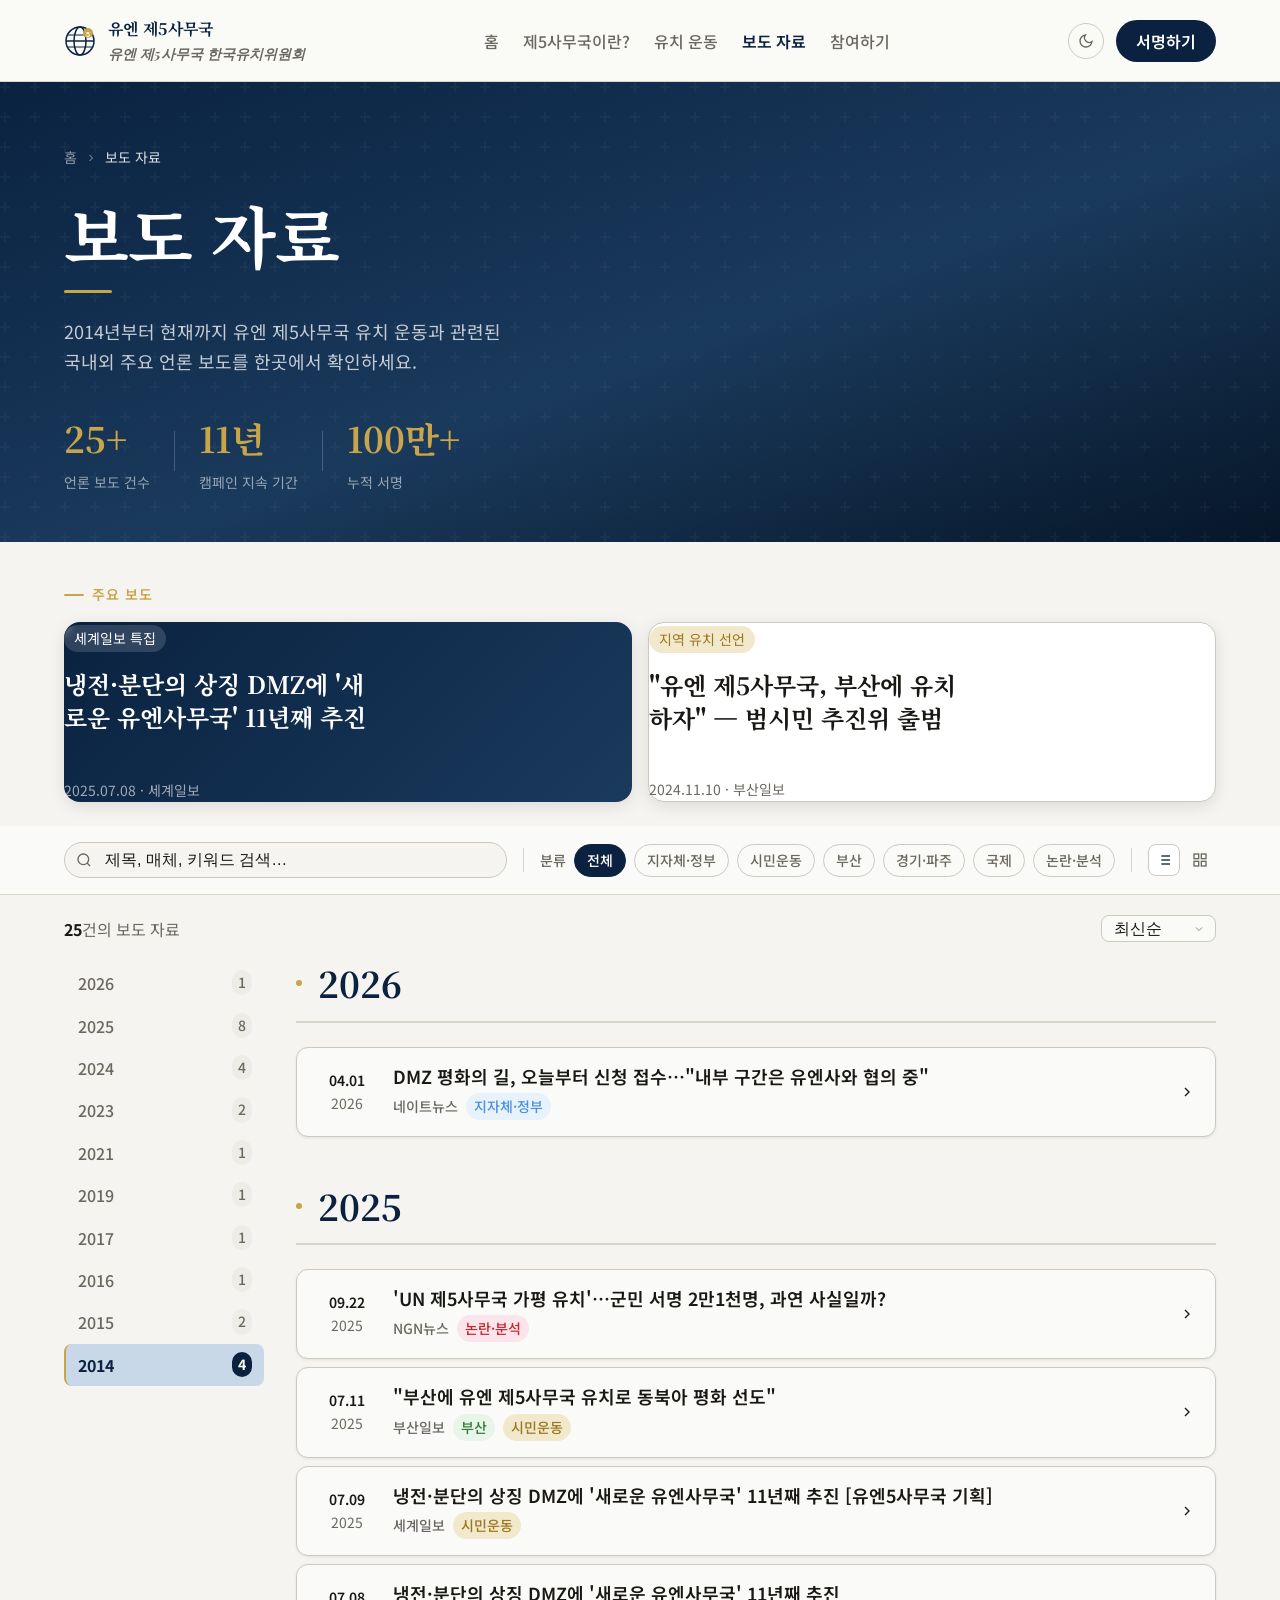
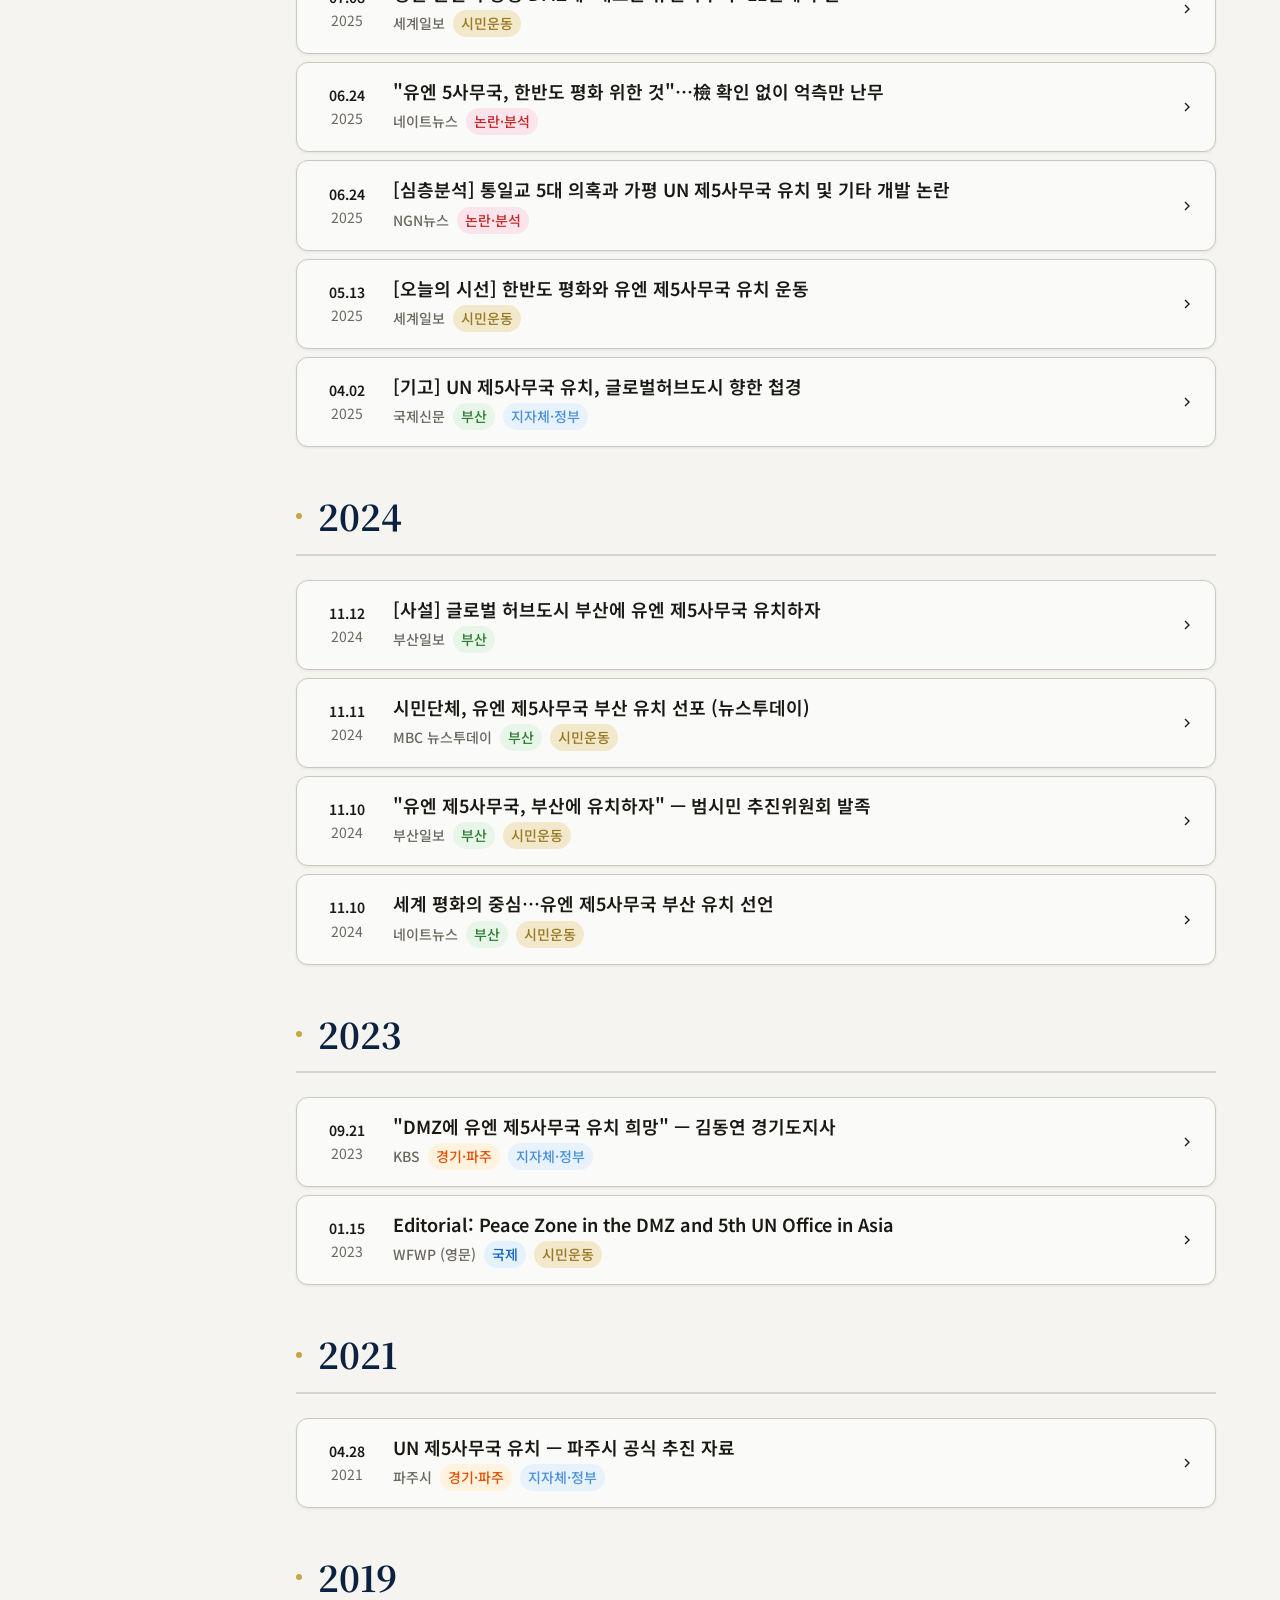
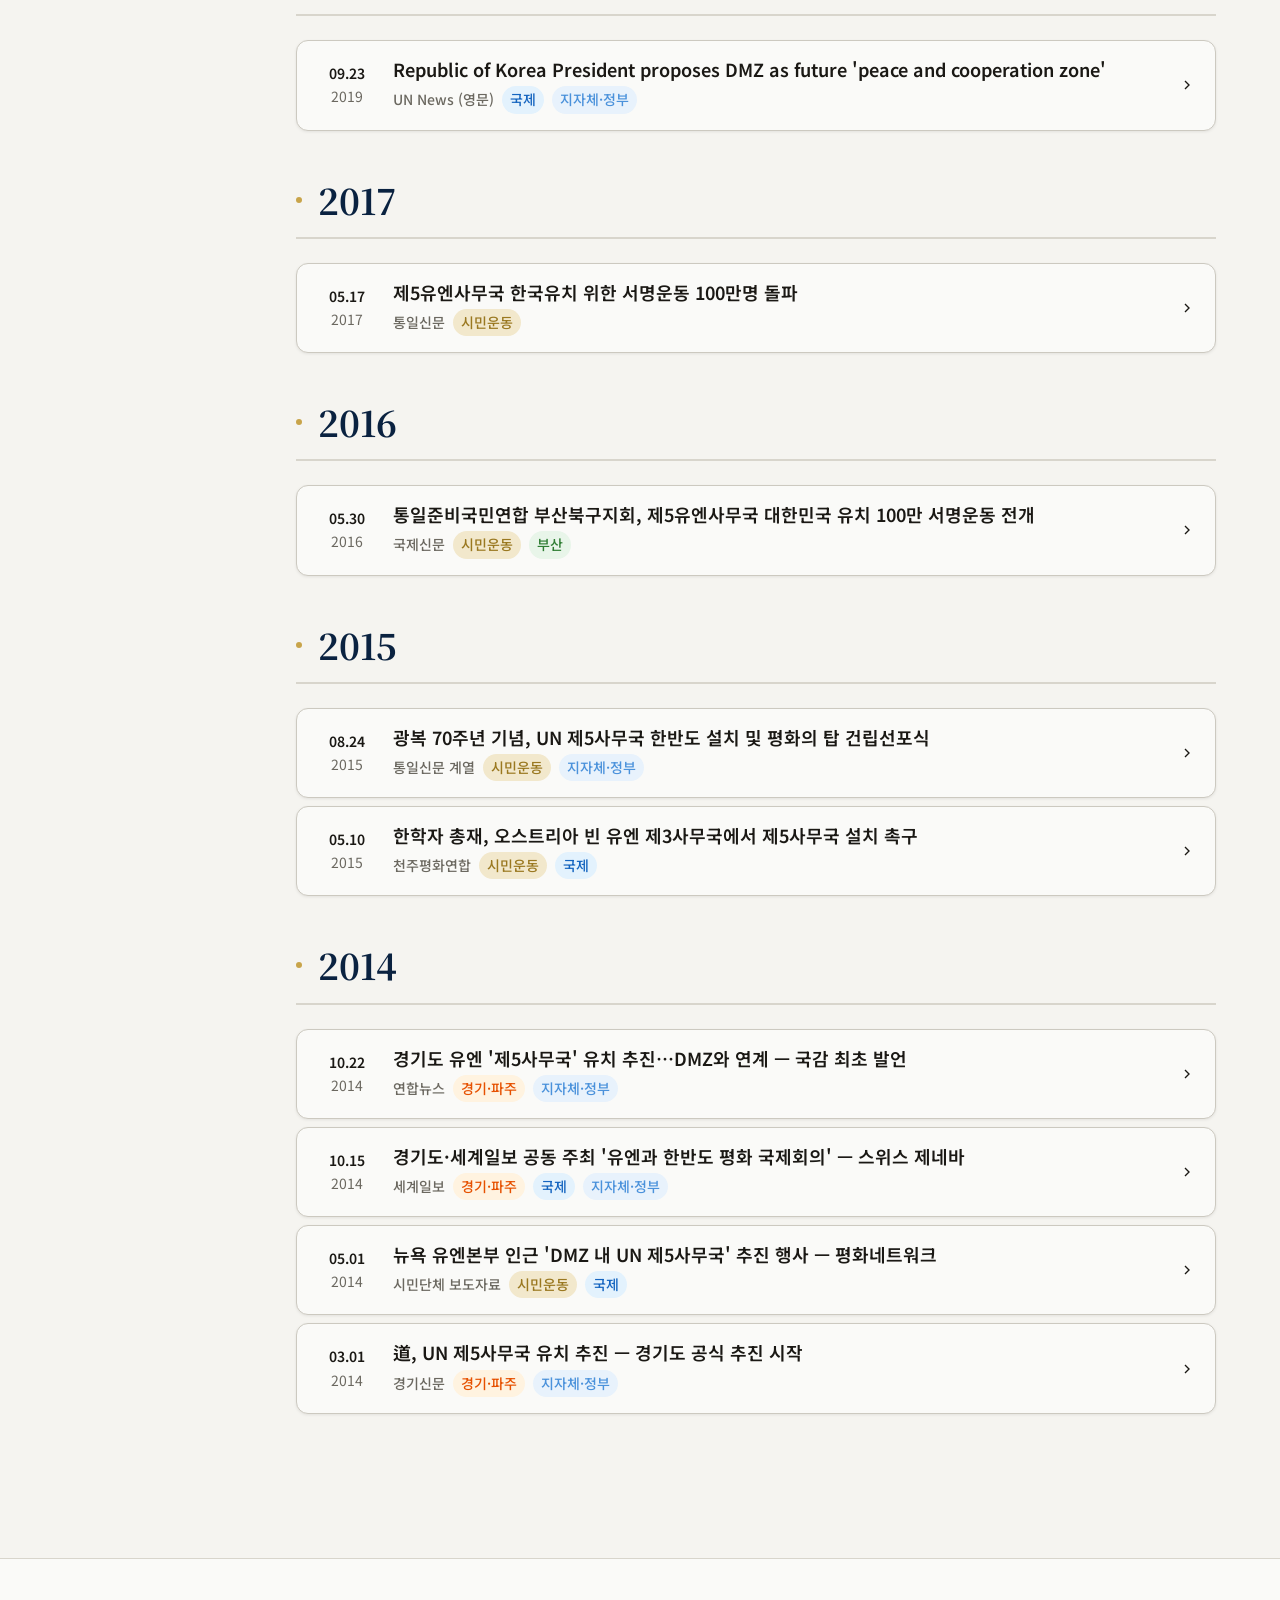
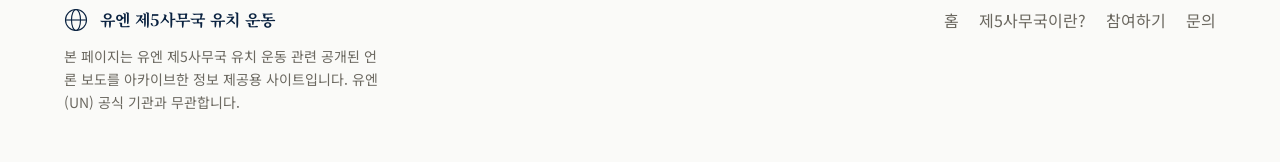
==== press-room.html @ c8373921 "유엔 제5사무국 한국유치위원회 명칭 교체" ====
<!DOCTYPE html>
<html lang="ko" data-theme="light">
<head>
<meta charset="UTF-8">
<meta name="viewport" content="width=device-width, initial-scale=1.0">
<title>보도 자료 — 유엔 제5사무국 유치 운동</title>
<meta name="description" content="유엔 제5사무국 유치 운동 관련 국내외 보도 자료 및 언론 보도 아카이브">
<meta property="og:title" content="보도 자료 — 유엔 제5사무국">
<meta property="og:description" content="2014년부터 현재까지 유엔 제5사무국 유치 운동의 언론 보도 아카이브">
<link rel="preconnect" href="https://fonts.googleapis.com">
<link rel="preconnect" href="https://fonts.gstatic.com" crossorigin>
<link href="https://fonts.googleapis.com/css2?family=Noto+Serif+KR:wght@400;600;700&family=Noto+Sans+KR:wght@300;400;500;600&family=Playfair+Display:ital,wght@0,700;1,400&display=swap" rel="stylesheet">
<style>
/* =====================
   DESIGN TOKENS
   ===================== */
:root {
  --text-xs:   clamp(0.75rem, 0.7rem + 0.25vw, 0.875rem);
  --text-sm:   clamp(0.875rem, 0.8rem + 0.35vw, 1rem);
  --text-base: clamp(1rem, 0.95rem + 0.25vw, 1.125rem);
  --text-lg:   clamp(1.125rem, 1rem + 0.75vw, 1.5rem);
  --text-xl:   clamp(1.5rem, 1.2rem + 1.25vw, 2.25rem);
  --text-2xl:  clamp(2rem, 1.2rem + 2.5vw, 3.5rem);
  --text-hero: clamp(2.5rem, 1rem + 4vw, 4.5rem);

  --space-1: 0.25rem; --space-2: 0.5rem; --space-3: 0.75rem;
  --space-4: 1rem;    --space-5: 1.25rem; --space-6: 1.5rem;
  --space-8: 2rem;    --space-10: 2.5rem; --space-12: 3rem;
  --space-16: 4rem;   --space-20: 5rem;   --space-24: 6rem;

  --radius-sm: 0.375rem; --radius-md: 0.5rem;
  --radius-lg: 0.75rem;  --radius-xl: 1rem;
  --radius-full: 9999px;

  --transition-interactive: 180ms cubic-bezier(0.16, 1, 0.3, 1);
  --content-narrow: 640px; --content-default: 960px; --content-wide: 1200px;
}

:root, [data-theme="light"] {
  /* 유엔 제5사무국 한국유치위원회 — Navy & Gold palette */
  --color-bg:              #F5F4F0;
  --color-surface:         #FAFAF8;
  --color-surface-2:       #FFFFFF;
  --color-surface-offset:  #EEECe6;
  --color-surface-dynamic: #E4E1D8;
  --color-divider:         #D8D5CC;
  --color-border:          #CCC9C0;

  --color-text:            #1A1814;
  --color-text-muted:      #6B6860;
  --color-text-faint:      #AEACА5;

  /* Deep Navy — primary */
  --color-primary:         #0A2240;
  --color-primary-hover:   #0D2D52;
  --color-primary-active:  #061628;
  --color-primary-highlight: #C8D8E8;

  /* Gold — accent */
  --color-accent:          #C8A44A;
  --color-accent-hover:    #B8922E;
  --color-accent-active:   #9A7820;
  --color-accent-highlight: #F2E8CC;

  /* UN Blue */
  --color-un-blue:         #4B92DB;
  --color-un-blue-light:   #E8F2FC;

  --color-success:         #2E7D32;
  --color-warning:         #E65100;
  --color-error:           #C62828;

  --shadow-sm: 0 1px 3px oklch(0.15 0.02 250 / 0.08);
  --shadow-md: 0 4px 16px oklch(0.15 0.02 250 / 0.10);
  --shadow-lg: 0 12px 40px oklch(0.15 0.02 250 / 0.14);

  --font-display: 'Noto Serif KR', 'Playfair Display', Georgia, serif;
  --font-body:    'Noto Sans KR', 'Apple SD Gothic Neo', sans-serif;
}

[data-theme="dark"] {
  --color-bg:              #0D1117;
  --color-surface:         #141920;
  --color-surface-2:       #1A2230;
  --color-surface-offset:  #101520;
  --color-surface-dynamic: #1E2A3A;
  --color-divider:         #1E2A38;
  --color-border:          #253345;
  --color-text:            #D8DCE0;
  --color-text-muted:      #7A8898;
  --color-text-faint:      #4A5A6A;
  --color-primary:         #4B92DB;
  --color-primary-hover:   #6AABF0;
  --color-primary-active:  #2E78C4;
  --color-primary-highlight: #1A2A3A;
  --color-accent:          #D4AF60;
  --color-accent-hover:    #EAC874;
  --color-accent-active:   #BA9540;
  --color-accent-highlight: #2A2210;
  --color-un-blue:         #6AABF0;
  --color-un-blue-light:   #1A2A3A;
  --shadow-sm: 0 1px 3px oklch(0 0 0 / 0.25);
  --shadow-md: 0 4px 16px oklch(0 0 0 / 0.35);
  --shadow-lg: 0 12px 40px oklch(0 0 0 / 0.45);
}

@media (prefers-color-scheme: dark) {
  :root:not([data-theme]) {
    --color-bg: #0D1117; --color-surface: #141920; --color-surface-2: #1A2230;
    --color-surface-offset: #101520; --color-surface-dynamic: #1E2A3A;
    --color-divider: #1E2A38; --color-border: #253345;
    --color-text: #D8DCE0; --color-text-muted: #7A8898; --color-text-faint: #4A5A6A;
    --color-primary: #4B92DB; --color-primary-hover: #6AABF0; --color-primary-active: #2E78C4;
    --color-primary-highlight: #1A2A3A;
    --color-accent: #D4AF60; --color-accent-hover: #EAC874; --color-accent-active: #BA9540;
    --color-accent-highlight: #2A2210;
    --color-un-blue: #6AABF0; --color-un-blue-light: #1A2A3A;
  }
}

/* =====================
   BASE
   ===================== */
*, *::before, *::after { box-sizing: border-box; margin: 0; padding: 0; }
html {
  scroll-behavior: smooth;
  scroll-padding-top: var(--space-20);
  -webkit-font-smoothing: antialiased;
}
body {
  min-height: 100dvh;
  font-family: var(--font-body);
  font-size: var(--text-base);
  color: var(--color-text);
  background: var(--color-bg);
  line-height: 1.65;
}
img { display: block; max-width: 100%; }
button { cursor: pointer; border: none; background: none; font: inherit; color: inherit; }
a { color: inherit; text-decoration: none; }
h1,h2,h3,h4 { text-wrap: balance; line-height: 1.2; font-family: var(--font-display); }
p, li { text-wrap: pretty; max-width: 72ch; }
::selection { background: oklch(from var(--color-accent) l c h / 0.25); }
:focus-visible { outline: 2px solid var(--color-accent); outline-offset: 3px; border-radius: var(--radius-sm); }
a, button, [role="button"] {
  transition: color var(--transition-interactive), background var(--transition-interactive),
              border-color var(--transition-interactive), box-shadow var(--transition-interactive), opacity var(--transition-interactive);
}
.sr-only { position: absolute; width: 1px; height: 1px; padding: 0; margin: -1px; overflow: hidden; clip: rect(0,0,0,0); white-space: nowrap; border-width: 0; }

/* =====================
   LAYOUT
   ===================== */
.container { max-width: var(--content-wide); margin-inline: auto; padding-inline: var(--space-6); }
.container--narrow { max-width: var(--content-default); margin-inline: auto; padding-inline: var(--space-6); }

/* =====================
   SITE HEADER
   ===================== */
.site-header {
  position: sticky; top: 0; z-index: 100;
  background: color-mix(in oklch, var(--color-surface) 92%, transparent);
  backdrop-filter: blur(16px);
  border-bottom: 1px solid var(--color-divider);
}
.header-inner {
  display: flex; align-items: center; justify-content: space-between;
  padding-block: var(--space-4);
  max-width: var(--content-wide); margin-inline: auto; padding-inline: var(--space-6);
}
.site-logo {
  display: flex; align-items: center; gap: var(--space-3);
  font-family: var(--font-display); font-weight: 700;
  font-size: var(--text-sm); color: var(--color-primary);
}
.site-logo svg { flex-shrink: 0; }
.site-logo .logo-en { font-family: 'Playfair Display', serif; font-size: var(--text-xs); color: var(--color-text-muted); display: block; font-style: italic; }
.header-nav { display: flex; align-items: center; gap: var(--space-6); }
.header-nav a {
  font-size: var(--text-sm); color: var(--color-text-muted); font-weight: 500;
}
.header-nav a:hover { color: var(--color-primary); }
.header-nav a.active { color: var(--color-primary); font-weight: 600; }
.header-actions { display: flex; align-items: center; gap: var(--space-3); }
.btn-theme {
  width: 36px; height: 36px;
  border-radius: var(--radius-full);
  display: flex; align-items: center; justify-content: center;
  color: var(--color-text-muted);
  border: 1px solid var(--color-border);
}
.btn-theme:hover { color: var(--color-text); border-color: var(--color-text-muted); }
.btn-sign {
  padding: var(--space-2) var(--space-5);
  background: var(--color-primary);
  color: #fff; font-size: var(--text-sm); font-weight: 600;
  border-radius: var(--radius-full);
}
.btn-sign:hover { background: var(--color-primary-hover); }

/* =====================
   PAGE HERO
   ===================== */
.page-hero {
  padding-block: var(--space-16) var(--space-12);
  background: linear-gradient(160deg, var(--color-primary) 0%, #1A3A5C 55%, var(--color-primary-active) 100%);
  position: relative; overflow: hidden;
}
.page-hero::before {
  content: '';
  position: absolute; inset: 0;
  background: url("data:image/svg+xml,%3Csvg width='60' height='60' viewBox='0 0 60 60' xmlns='http://www.w3.org/2000/svg'%3E%3Cg fill='none' fill-rule='evenodd'%3E%3Cg fill='%23ffffff' fill-opacity='0.03'%3E%3Cpath d='M36 34v-4h-2v4h-4v2h4v4h2v-4h4v-2h-4zm0-30V0h-2v4h-4v2h4v4h2V6h4V4h-4zM6 34v-4H4v4H0v2h4v4h2v-4h4v-2H6zM6 4V0H4v4H0v2h4v4h2V6h4V4H6z'/%3E%3C/g%3E%3C/g%3E%3C/svg%3E");
}
.page-hero-inner { position: relative; max-width: var(--content-wide); margin-inline: auto; padding-inline: var(--space-6); }
.page-breadcrumb {
  display: flex; align-items: center; gap: var(--space-2);
  font-size: var(--text-xs); color: rgba(255,255,255,0.55);
  margin-bottom: var(--space-6);
}
.page-breadcrumb a { color: rgba(255,255,255,0.55); }
.page-breadcrumb a:hover { color: rgba(255,255,255,0.85); }
.page-breadcrumb span { color: rgba(255,255,255,0.85); }
.page-hero h1 {
  font-size: var(--text-hero); color: #fff; font-weight: 700;
  margin-bottom: var(--space-4);
  letter-spacing: -0.02em;
}
.page-hero .accent-bar {
  width: 48px; height: 3px;
  background: var(--color-accent);
  border-radius: var(--radius-full);
  margin-bottom: var(--space-6);
}
.page-hero p {
  font-size: var(--text-base); color: rgba(255,255,255,0.75);
  max-width: 52ch;
}
.hero-meta {
  display: flex; align-items: center; gap: var(--space-6);
  margin-top: var(--space-8);
}
.hero-stat { text-align: left; }
.hero-stat .num {
  font-size: var(--text-xl); font-family: var(--font-display);
  font-weight: 700; color: var(--color-accent);
}
.hero-stat .label {
  font-size: var(--text-xs); color: rgba(255,255,255,0.55);
  margin-top: var(--space-1);
}
.hero-divider { width: 1px; height: 40px; background: rgba(255,255,255,0.2); }

/* =====================
   FILTERS
   ===================== */
.filter-bar {
  background: var(--color-surface);
  border-bottom: 1px solid var(--color-divider);
  position: sticky; top: 65px; z-index: 90;
}
.filter-bar-inner {
  max-width: var(--content-wide); margin-inline: auto; padding-inline: var(--space-6);
  padding-block: var(--space-4);
  display: flex; align-items: center; gap: var(--space-4);
  flex-wrap: wrap;
}
.search-wrap {
  position: relative; flex: 1; min-width: 200px;
}
.search-wrap svg {
  position: absolute; left: var(--space-3); top: 50%; transform: translateY(-50%);
  color: var(--color-text-muted); pointer-events: none;
}
.search-input {
  width: 100%; padding: var(--space-2) var(--space-3) var(--space-2) var(--space-10);
  border: 1px solid var(--color-border); border-radius: var(--radius-full);
  background: var(--color-bg); font-size: var(--text-sm); color: var(--color-text);
  transition: border-color var(--transition-interactive), box-shadow var(--transition-interactive);
}
.search-input::placeholder { color: var(--color-text-faint); }
.search-input:focus { border-color: var(--color-primary); box-shadow: 0 0 0 3px oklch(from var(--color-primary) l c h / 0.12); outline: none; }

.filter-group { display: flex; align-items: center; gap: var(--space-2); flex-wrap: wrap; }
.filter-label { font-size: var(--text-xs); color: var(--color-text-muted); font-weight: 500; white-space: nowrap; }
.filter-btn {
  padding: var(--space-1) var(--space-3);
  border: 1px solid var(--color-border);
  border-radius: var(--radius-full);
  font-size: var(--text-xs); font-weight: 500;
  color: var(--color-text-muted); background: transparent;
  cursor: pointer; white-space: nowrap;
  transition: all var(--transition-interactive);
}
.filter-btn:hover { border-color: var(--color-primary); color: var(--color-primary); }
.filter-btn.active {
  background: var(--color-primary); border-color: var(--color-primary);
  color: #fff;
}
.filter-divider { width: 1px; height: 24px; background: var(--color-divider); flex-shrink: 0; }
.view-toggle { display: flex; gap: var(--space-1); margin-left: auto; }
.view-btn {
  width: 32px; height: 32px;
  border-radius: var(--radius-md);
  display: flex; align-items: center; justify-content: center;
  color: var(--color-text-muted); border: 1px solid transparent;
}
.view-btn:hover { color: var(--color-text); background: var(--color-surface-offset); }
.view-btn.active { color: var(--color-primary); border-color: var(--color-border); background: var(--color-surface-2); }

/* =====================
   RESULTS BAR
   ===================== */
.results-bar {
  max-width: var(--content-wide); margin-inline: auto; padding-inline: var(--space-6);
  padding-block: var(--space-5);
  display: flex; align-items: center; justify-content: space-between;
  gap: var(--space-4);
}
.results-count { font-size: var(--text-sm); color: var(--color-text-muted); }
.results-count strong { color: var(--color-text); }
.sort-select {
  appearance: none;
  padding: var(--space-1) var(--space-8) var(--space-1) var(--space-3);
  border: 1px solid var(--color-border); border-radius: var(--radius-md);
  background: var(--color-surface) url("data:image/svg+xml,%3Csvg xmlns='http://www.w3.org/2000/svg' width='12' height='12' viewBox='0 0 24 24' fill='none' stroke='%238a8880' stroke-width='2'%3E%3Cpath d='m6 9 6 6 6-6'/%3E%3C/svg%3E") no-repeat right 10px center;
  font-size: var(--text-sm); color: var(--color-text); cursor: pointer;
}

/* =====================
   TIMELINE COLUMN
   ===================== */
.press-layout {
  max-width: var(--content-wide); margin-inline: auto; padding-inline: var(--space-6);
  padding-bottom: var(--space-24);
  display: grid; grid-template-columns: 200px 1fr;
  gap: var(--space-8); align-items: start;
}
.year-nav {
  position: sticky; top: 130px;
}
.year-nav-list { list-style: none; }
.year-nav-item { }
.year-nav-btn {
  display: block; width: 100%;
  padding: var(--space-2) var(--space-3);
  border-radius: var(--radius-md);
  font-size: var(--text-sm); font-weight: 500;
  color: var(--color-text-muted); text-align: left; cursor: pointer;
  border: none; background: transparent;
  transition: all var(--transition-interactive);
  border-left: 2px solid transparent;
}
.year-nav-btn:hover { color: var(--color-primary); background: var(--color-primary-highlight); }
.year-nav-btn.active {
  color: var(--color-primary); font-weight: 700;
  border-left-color: var(--color-accent);
  background: var(--color-primary-highlight);
}
.year-nav-btn .count {
  float: right; font-size: var(--text-xs);
  background: var(--color-surface-offset);
  padding: 1px 6px; border-radius: var(--radius-full);
  color: var(--color-text-muted);
}
.year-nav-btn.active .count { background: var(--color-primary); color: #fff; }

/* =====================
   PRESS LIST (default)
   ===================== */
.press-main { min-width: 0; }
.year-section { margin-bottom: var(--space-12); }
.year-heading {
  display: flex; align-items: center; gap: var(--space-4);
  margin-bottom: var(--space-6);
  padding-bottom: var(--space-4);
  border-bottom: 2px solid var(--color-divider);
}
.year-heading h2 {
  font-size: var(--text-xl); font-family: var(--font-display);
  color: var(--color-primary); font-weight: 700;
}
.year-heading .year-accent { width: 6px; height: 6px; background: var(--color-accent); border-radius: var(--radius-full); }

/* LIST VIEW */
.press-list { list-style: none; display: flex; flex-direction: column; gap: var(--space-2); }
.press-item {
  display: grid; grid-template-columns: auto 1fr auto;
  gap: var(--space-4); align-items: center;
  padding: var(--space-4) var(--space-5);
  background: var(--color-surface);
  border: 1px solid var(--color-border);
  border-radius: var(--radius-lg);
  box-shadow: var(--shadow-sm);
  transition: box-shadow var(--transition-interactive), border-color var(--transition-interactive), transform var(--transition-interactive);
  cursor: pointer;
  text-decoration: none; color: inherit;
}
.press-item:hover {
  box-shadow: var(--shadow-md);
  border-color: oklch(from var(--color-primary) l c h / 0.3);
  transform: translateY(-1px);
}
.press-date {
  font-size: var(--text-xs); color: var(--color-text-muted);
  text-align: center; white-space: nowrap;
  min-width: 60px;
}
.press-date .month-day { font-weight: 600; color: var(--color-text); }
.press-content { min-width: 0; }
.press-title {
  font-size: var(--text-base); font-weight: 600;
  color: var(--color-text); line-height: 1.4;
  display: -webkit-box; -webkit-line-clamp: 1; -webkit-box-orient: vertical; overflow: hidden;
}
.press-item:hover .press-title { color: var(--color-primary); }
.press-meta { display: flex; align-items: center; gap: var(--space-2); margin-top: var(--space-1); flex-wrap: wrap; }
.press-source {
  font-size: var(--text-xs); color: var(--color-text-muted); font-weight: 500;
}
.press-tag {
  font-size: var(--text-xs); padding: 2px 8px;
  border-radius: var(--radius-full);
  font-weight: 500;
}
.tag-gov { background: var(--color-un-blue-light); color: var(--color-un-blue); }
.tag-civil { background: var(--color-accent-highlight); color: var(--color-accent-active); }
.tag-busan { background: #E8F5E9; color: #2E7D32; }
[data-theme="dark"] .tag-busan { background: #1A2E1A; color: #6EC672; }
.tag-gyeonggi { background: #FFF3E0; color: #E65100; }
[data-theme="dark"] .tag-gyeonggi { background: #2E1A00; color: #FFB74D; }
.tag-controversy { background: #FCE4EC; color: #C62828; }
[data-theme="dark"] .tag-controversy { background: #2E1118; color: #EF9A9A; }
.tag-intl { background: #E3F2FD; color: #1565C0; }
[data-theme="dark"] .tag-intl { background: #0D1E2E; color: #90CAF9; }
.tag-general { background: var(--color-surface-offset); color: var(--color-text-muted); }

.press-arrow { color: var(--color-text-faint); flex-shrink: 0; transition: transform var(--transition-interactive), color var(--transition-interactive); }
.press-item:hover .press-arrow { transform: translateX(4px); color: var(--color-primary); }

/* CARD VIEW */
.press-grid {
  display: grid;
  grid-template-columns: repeat(auto-fill, minmax(min(300px, 100%), 1fr));
  gap: var(--space-4);
}
.press-card {
  display: flex; flex-direction: column;
  background: var(--color-surface);
  border: 1px solid var(--color-border);
  border-radius: var(--radius-xl);
  padding: var(--space-6);
  box-shadow: var(--shadow-sm);
  transition: box-shadow var(--transition-interactive), transform var(--transition-interactive), border-color var(--transition-interactive);
  cursor: pointer; text-decoration: none; color: inherit;
}
.press-card:hover {
  box-shadow: var(--shadow-md);
  transform: translateY(-2px);
  border-color: oklch(from var(--color-primary) l c h / 0.3);
}
.card-header { display: flex; justify-content: space-between; align-items: flex-start; margin-bottom: var(--space-4); }
.card-date { font-size: var(--text-xs); color: var(--color-text-muted); }
.card-title {
  font-size: var(--text-base); font-weight: 600; line-height: 1.45;
  color: var(--color-text); flex: 1; margin-bottom: var(--space-3);
  display: -webkit-box; -webkit-line-clamp: 3; -webkit-box-orient: vertical; overflow: hidden;
}
.press-card:hover .card-title { color: var(--color-primary); }
.card-excerpt {
  font-size: var(--text-sm); color: var(--color-text-muted); line-height: 1.55;
  display: -webkit-box; -webkit-line-clamp: 2; -webkit-box-orient: vertical; overflow: hidden;
  flex: 1; margin-bottom: var(--space-4);
}
.card-footer { display: flex; align-items: center; justify-content: space-between; margin-top: auto; }
.card-source { font-size: var(--text-xs); color: var(--color-text-muted); font-weight: 500; }

/* HIDDEN/SHOW */
.press-main.view-card .press-list { display: none; }
.press-main.view-card .press-grid { display: grid; }
.press-main.view-list .press-list { display: flex; }
.press-main.view-list .press-grid { display: none; }

/* EMPTY STATE */
.empty-state {
  text-align: center; padding: var(--space-20) var(--space-8);
  color: var(--color-text-muted);
}
.empty-state svg { margin: 0 auto var(--space-4); color: var(--color-text-faint); }
.empty-state h3 { font-size: var(--text-lg); color: var(--color-text); margin-bottom: var(--space-2); }
.empty-state p { font-size: var(--text-sm); max-width: 32ch; margin: 0 auto; }

/* FADE IN */
.fade-in { opacity: 1; }
@supports (animation-timeline: scroll()) {
  .fade-in {
    opacity: 0;
    animation: reveal-fade linear both;
    animation-timeline: view();
    animation-range: entry 0% entry 80%;
  }
  @keyframes reveal-fade { to { opacity: 1; } }
}

/* HIGHLIGHT */
mark { background: oklch(from var(--color-accent) l c h / 0.28); color: inherit; border-radius: 2px; padding: 0 2px; }

/* =====================
   FEATURED CARD (top)
   ===================== */
.featured-section {
  max-width: var(--content-wide); margin-inline: auto; padding-inline: var(--space-6);
  padding-block: var(--space-8) var(--space-6);
}
.featured-label {
  display: inline-flex; align-items: center; gap: var(--space-2);
  font-size: var(--text-xs); font-weight: 600; color: var(--color-accent);
  text-transform: uppercase; letter-spacing: 0.08em;
  margin-bottom: var(--space-4);
}
.featured-label::before {
  content: ''; display: block;
  width: 20px; height: 2px;
  background: var(--color-accent);
  border-radius: var(--radius-full);
}
.featured-grid { display: grid; grid-template-columns: 1fr 1fr; gap: var(--space-4); }
.featured-card {
  padding: var(--space-6) var(--space-7);
  background: linear-gradient(135deg, var(--color-primary) 0%, #1A3A5C 100%);
  border-radius: var(--radius-xl);
  color: #fff; text-decoration: none;
  display: flex; flex-direction: column; justify-content: space-between;
  min-height: 180px;
  transition: box-shadow var(--transition-interactive), transform var(--transition-interactive);
  box-shadow: var(--shadow-md);
}
.featured-card:hover { box-shadow: var(--shadow-lg); transform: translateY(-2px); }
.featured-card-tag {
  display: inline-block;
  font-size: var(--text-xs); padding: 2px 10px;
  background: rgba(255,255,255,0.15);
  border-radius: var(--radius-full);
  margin-bottom: var(--space-4);
  backdrop-filter: blur(4px);
}
.featured-card h3 { font-size: var(--text-lg); font-weight: 700; line-height: 1.35; margin-bottom: var(--space-3); }
.featured-card .meta { font-size: var(--text-xs); color: rgba(255,255,255,0.6); }
.featured-card-secondary {
  background: var(--color-surface-2);
  border: 1px solid var(--color-border);
  color: var(--color-text);
}
.featured-card-secondary:hover { border-color: oklch(from var(--color-primary) l c h / 0.3); }
.featured-card-secondary h3 { color: var(--color-text); }
.featured-card-secondary .featured-card-tag { background: var(--color-accent-highlight); color: var(--color-accent-active); }
.featured-card-secondary .meta { color: var(--color-text-muted); }

/* =====================
   FOOTER
   ===================== */
.site-footer {
  border-top: 1px solid var(--color-divider);
  background: var(--color-surface);
  padding-block: var(--space-12);
}
.footer-inner {
  max-width: var(--content-wide); margin-inline: auto; padding-inline: var(--space-6);
  display: grid; grid-template-columns: 1fr auto;
  gap: var(--space-8); align-items: start;
}
.footer-copy { font-size: var(--text-xs); color: var(--color-text-muted); margin-top: var(--space-3); max-width: 40ch; }
.footer-links { display: flex; gap: var(--space-5); }
.footer-links a { font-size: var(--text-sm); color: var(--color-text-muted); }
.footer-links a:hover { color: var(--color-primary); }

/* =====================
   RESPONSIVE
   ===================== */
@media (max-width: 900px) {
  .press-layout { grid-template-columns: 1fr; }
  .year-nav { display: none; }
  .featured-grid { grid-template-columns: 1fr; }
  .header-nav { display: none; }
  .hero-meta { gap: var(--space-4); }
}
@media (max-width: 600px) {
  .press-item { grid-template-columns: 1fr auto; }
  .press-date { display: none; }
  .filter-bar-inner { gap: var(--space-3); }
  .results-bar { flex-direction: column; align-items: flex-start; gap: var(--space-2); }
  .footer-inner { grid-template-columns: 1fr; }
  .footer-links { flex-wrap: wrap; }
}
</style>
</head>
<body>

<!-- SKIP LINK -->
<a href="#main-content" class="sr-only">본문으로 바로가기</a>

<!-- HEADER -->
<header class="site-header" role="banner">
  <div class="header-inner">
    <a href="#" class="site-logo" aria-label="유엔 제5사무국 유치 운동 홈으로">
      <svg width="32" height="32" viewBox="0 0 32 32" fill="none" aria-hidden="true">
        <circle cx="16" cy="16" r="14" stroke="currentColor" stroke-width="1.5"/>
        <ellipse cx="16" cy="16" rx="6" ry="14" stroke="currentColor" stroke-width="1.5"/>
        <line x1="2" y1="16" x2="30" y2="16" stroke="currentColor" stroke-width="1.5"/>
        <line x1="4" y1="10" x2="28" y2="10" stroke="currentColor" stroke-width="1"/>
        <line x1="4" y1="22" x2="28" y2="22" stroke="currentColor" stroke-width="1"/>
        <circle cx="24" cy="8" r="5" fill="var(--color-accent)"/>
        <text x="24" y="11.5" font-size="7" text-anchor="middle" fill="white" font-weight="bold" font-family="sans-serif">5</text>
      </svg>
      <div>
        유엔 제5사무국
        <span class="logo-en">유엔 제5사무국 한국유치위원회</span>
      </div>
    </a>
    <nav class="header-nav" aria-label="주요 메뉴">
      <a href="#">홈</a>
      <a href="#">제5사무국이란?</a>
      <a href="#">유치 운동</a>
      <a href="#" class="active">보도 자료</a>
      <a href="#">참여하기</a>
    </nav>
    <div class="header-actions">
      <button class="btn-theme" data-theme-toggle aria-label="다크 모드로 전환">
        <svg width="16" height="16" viewBox="0 0 24 24" fill="none" stroke="currentColor" stroke-width="2"><circle cx="12" cy="12" r="5"/><path d="M12 1v2M12 21v2M4.22 4.22l1.42 1.42M18.36 18.36l1.42 1.42M1 12h2M21 12h2M4.22 19.78l1.42-1.42M18.36 5.64l1.42-1.42"/></svg>
      </button>
      <a href="#" class="btn-sign">서명하기</a>
    </div>
  </div>
</header>

<!-- HERO -->
<section class="page-hero" aria-label="페이지 소개">
  <div class="page-hero-inner">
    <nav class="page-breadcrumb" aria-label="경로">
      <a href="#">홈</a>
      <svg width="12" height="12" viewBox="0 0 24 24" fill="none" stroke="currentColor" stroke-width="2" aria-hidden="true"><path d="m9 18 6-6-6-6"/></svg>
      <span>보도 자료</span>
    </nav>
    <h1>보도 자료</h1>
    <div class="accent-bar"></div>
    <p>2014년부터 현재까지 유엔 제5사무국 유치 운동과 관련된<br>국내외 주요 언론 보도를 한곳에서 확인하세요.</p>
    <div class="hero-meta">
      <div class="hero-stat">
        <div class="num" id="hero-count">25+</div>
        <div class="label">언론 보도 건수</div>
      </div>
      <div class="hero-divider" aria-hidden="true"></div>
      <div class="hero-stat">
        <div class="num">11년</div>
        <div class="label">캠페인 지속 기간</div>
      </div>
      <div class="hero-divider" aria-hidden="true"></div>
      <div class="hero-stat">
        <div class="num">100만+</div>
        <div class="label">누적 서명</div>
      </div>
    </div>
  </div>
</section>

<!-- FEATURED -->
<section class="featured-section" aria-label="주요 보도">
  <div class="featured-label">주요 보도</div>
  <div class="featured-grid">
    <a href="https://www.segye.com/newsView/20250530515723" target="_blank" rel="noopener noreferrer" class="featured-card">
      <div>
        <span class="featured-card-tag">세계일보 특집</span>
        <h3>냉전·분단의 상징 DMZ에 '새로운 유엔사무국' 11년째 추진</h3>
      </div>
      <div class="meta">2025.07.08 · 세계일보</div>
    </a>
    <a href="https://www.busan.com/view/busan/view.php?code=2024111118331229999" target="_blank" rel="noopener noreferrer" class="featured-card featured-card-secondary">
      <div>
        <span class="featured-card-tag">지역 유치 선언</span>
        <h3>"유엔 제5사무국, 부산에 유치하자" — 범시민 추진위 출범</h3>
      </div>
      <div class="meta">2024.11.10 · 부산일보</div>
    </a>
  </div>
</section>

<!-- FILTER BAR -->
<div class="filter-bar" role="search" aria-label="보도 자료 필터">
  <div class="filter-bar-inner">
    <div class="search-wrap">
      <svg width="16" height="16" viewBox="0 0 24 24" fill="none" stroke="currentColor" stroke-width="2" aria-hidden="true"><circle cx="11" cy="11" r="8"/><path d="m21 21-4.35-4.35"/></svg>
      <input type="search" class="search-input" id="search-input" placeholder="제목, 매체, 키워드 검색…" aria-label="보도 자료 검색">
    </div>
    <div class="filter-divider" aria-hidden="true"></div>
    <div class="filter-group" role="group" aria-label="카테고리 필터">
      <span class="filter-label">분류</span>
      <button class="filter-btn active" data-filter="all">전체</button>
      <button class="filter-btn" data-filter="gov">지자체·정부</button>
      <button class="filter-btn" data-filter="civil">시민운동</button>
      <button class="filter-btn" data-filter="busan">부산</button>
      <button class="filter-btn" data-filter="gyeonggi">경기·파주</button>
      <button class="filter-btn" data-filter="intl">국제</button>
      <button class="filter-btn" data-filter="controversy">논란·분석</button>
    </div>
    <div class="filter-divider" aria-hidden="true"></div>
    <div class="view-toggle" role="group" aria-label="보기 방식">
      <button class="view-btn active" id="view-list" aria-label="목록 보기" aria-pressed="true">
        <svg width="16" height="16" viewBox="0 0 24 24" fill="none" stroke="currentColor" stroke-width="2"><line x1="8" y1="6" x2="21" y2="6"/><line x1="8" y1="12" x2="21" y2="12"/><line x1="8" y1="18" x2="21" y2="18"/><line x1="3" y1="6" x2="3.01" y2="6"/><line x1="3" y1="12" x2="3.01" y2="12"/><line x1="3" y1="18" x2="3.01" y2="18"/></svg>
      </button>
      <button class="view-btn" id="view-card" aria-label="카드 보기" aria-pressed="false">
        <svg width="16" height="16" viewBox="0 0 24 24" fill="none" stroke="currentColor" stroke-width="2"><rect x="3" y="3" width="7" height="7"/><rect x="14" y="3" width="7" height="7"/><rect x="14" y="14" width="7" height="7"/><rect x="3" y="14" width="7" height="7"/></svg>
      </button>
    </div>
  </div>
</div>

<!-- RESULTS BAR -->
<div class="results-bar">
  <p class="results-count"><strong id="results-num">25</strong>건의 보도 자료</p>
  <select class="sort-select" id="sort-select" aria-label="정렬 방식">
    <option value="newest">최신순</option>
    <option value="oldest">오래된 순</option>
    <option value="source">매체순</option>
  </select>
</div>

<!-- MAIN CONTENT -->
<main id="main-content">
  <div class="press-layout">
    <!-- YEAR NAV -->
    <aside class="year-nav" aria-label="연도별 탐색">
      <ul class="year-nav-list" id="year-nav-list" role="list"></ul>
    </aside>

    <!-- PRESS ARTICLES -->
    <div class="press-main view-list" id="press-main" role="feed" aria-live="polite" aria-label="보도 자료 목록"></div>
  </div>
</main>

<!-- FOOTER -->
<footer class="site-footer" role="contentinfo">
  <div class="footer-inner">
    <div>
      <div class="site-logo">
        <svg width="24" height="24" viewBox="0 0 32 32" fill="none" aria-hidden="true">
          <circle cx="16" cy="16" r="14" stroke="currentColor" stroke-width="1.5"/>
          <ellipse cx="16" cy="16" rx="6" ry="14" stroke="currentColor" stroke-width="1.5"/>
          <line x1="2" y1="16" x2="30" y2="16" stroke="currentColor" stroke-width="1.5"/>
        </svg>
        유엔 제5사무국 유치 운동
      </div>
      <p class="footer-copy">본 페이지는 유엔 제5사무국 유치 운동 관련 공개된 언론 보도를 아카이브한 정보 제공용 사이트입니다. 유엔(UN) 공식 기관과 무관합니다.</p>
    </div>
    <nav class="footer-links" aria-label="푸터 메뉴">
      <a href="#">홈</a>
      <a href="#">제5사무국이란?</a>
      <a href="#">참여하기</a>
      <a href="#">문의</a>
    </nav>
  </div>
</footer>

<script>
// =====================
// DATA
// =====================
const pressData = [
  // 2026
  { id:1, year:2026, date:"2026-04-01", title:"DMZ 평화의 길, 오늘부터 신청 접수…\"내부 구간은 유엔사와 협의 중\"", source:"네이트뉴스", tags:["gov"], excerpt:"DMZ 접경 지역 개방 확대와 관련해 유엔사와의 협의 현황이 보도됨.", url:"https://news.nate.com/view/20260401n16290" },

  // 2025
  { id:2, year:2025, date:"2025-07-09", title:"냉전·분단의 상징 DMZ에 '새로운 유엔사무국' 11년째 추진 [유엔5사무국 기획]", source:"세계일보", tags:["civil"], excerpt:"2014년부터 이어온 유엔 제5사무국 유치 운동 11년의 역사를 종합 분석한 기획 기사. 전문가 의견과 과제를 심층 보도.", url:"https://news.nate.com/view/20250708n41484" },
  { id:3, year:2025, date:"2025-07-08", title:"냉전·분단의 상징 DMZ에 '새로운 유엔사무국' 11년째 추진", source:"세계일보", tags:["civil"], excerpt:"유엔 제5사무국 유치 운동의 전반적인 현황과 과제를 종합 정리한 특집 보도.", url:"https://www.segye.com/newsView/20250530515723" },
  { id:4, year:2025, date:"2025-06-24", title:"\"유엔 5사무국, 한반도 평화 위한 것\"…檢 확인 없이 억측만 난무", source:"네이트뉴스", tags:["controversy"], excerpt:"가평 유치 추진 과정에서 불거진 논란에 대해 추진 측이 입장을 밝히고 검찰 확인 없는 의혹 제기를 비판.", url:"https://news.nate.com/view/20250624n34982" },
  { id:5, year:2025, date:"2025-06-24", title:"[심층분석] 통일교 5대 의혹과 가평 UN 제5사무국 유치 및 기타 개발 논란", source:"NGN뉴스", tags:["controversy"], excerpt:"가평군 평화대사협의회의 유엔 제5사무국 유치 추진이 통일교(UPF)와의 연계 의혹으로 논란이 된 사안을 심층 분석.", url:"http://ngnnews.net/news/view.php?no=25345" },
  { id:6, year:2025, date:"2025-05-13", title:"[오늘의 시선] 한반도 평화와 유엔 제5사무국 유치 운동", source:"세계일보", tags:["civil"], excerpt:"국가 차원에서 항구적인 평화체제 구축의 일환으로 유엔 제5사무국 유치를 접근해야 한다는 칼럼.", url:"https://www.segye.com/newsView/20250513514478" },
  { id:7, year:2025, date:"2025-04-02", title:"[기고] UN 제5사무국 유치, 글로벌허브도시 향한 첩경", source:"국제신문", tags:["busan","gov"], excerpt:"부산의 글로벌허브도시 비전과 연계한 유엔 제5사무국 유치 전략을 제시하는 기고문.", url:"https://www.kookje.co.kr/news2011/asp/newsbody.asp?code=1700&key=20250404.22018007968" },
  { id:8, year:2025, date:"2025-07-11", title:"\"부산에 유엔 제5사무국 유치로 동북아 평화 선도\"", source:"부산일보", tags:["busan","civil"], excerpt:"부산 시민단체가 유엔 제5사무국 부산 유치를 통한 동북아 평화 허브 전략을 제시.", url:"https://www.busan.com/view/busan/view.php?code=2025071115221489508" },
  { id:9, year:2025, date:"2025-09-22", title:"'UN 제5사무국 가평 유치'…군민 서명 2만1천명, 과연 사실일까?", source:"NGN뉴스", tags:["controversy"], excerpt:"가평군 서명운동 수치의 신뢰성에 의문을 제기한 심층 보도. 서명 주체 및 투명성 문제 부각.", url:"http://www.ngnnews.net/news/view.php?no=26977" },

  // 2024
  { id:10, year:2024, date:"2024-11-12", title:"[사설] 글로벌 허브도시 부산에 유엔 제5사무국 유치하자", source:"부산일보", tags:["busan"], excerpt:"부산유엔공원, 6·25 유엔군 첫 상륙지 등 역사성을 근거로 부산 유치를 촉구하는 공식 사설.", url:"https://www.busan.com/view/busan/view.php?code=2024111217563138596" },
  { id:11, year:2024, date:"2024-11-11", title:"시민단체, 유엔 제5사무국 부산 유치 선포 (뉴스투데이)", source:"MBC 뉴스투데이", tags:["busan","civil"], excerpt:"부산에서 '유엔 제5사무국 부산 유치 범시민 추진위원회'가 공식 발족 및 선포식 거행.", url:"https://www.youtube.com/watch?v=GTvNqOOnIlk" },
  { id:12, year:2024, date:"2024-11-10", title:"\"유엔 제5사무국, 부산에 유치하자\" — 범시민 추진위원회 발족", source:"부산일보", tags:["busan","civil"], excerpt:"유엔군 묘지(부산유엔공원) 보유, 6·25 역사성을 근거로 100여 명이 참석한 가운데 공식 출범.", url:"https://www.busan.com/view/busan/view.php?code=2024111118331229999" },
  { id:13, year:2024, date:"2024-11-10", title:"세계 평화의 중심…유엔 제5사무국 부산 유치 선언", source:"네이트뉴스", tags:["busan","civil"], excerpt:"\"유엔 원조로 폐허를 딛고 성장한 대한민국이 당당히 주체가 되어야\" — 한효섭 추진위원장 발언.", url:"https://news.nate.com/view/20241111n26336" },

  // 2023
  { id:14, year:2023, date:"2023-09-21", title:"\"DMZ에 유엔 제5사무국 유치 희망\" — 김동연 경기도지사", source:"KBS", tags:["gyeonggi","gov"], excerpt:"김동연 경기도지사가 DMZ 에코피스 포럼에서 유엔 제5사무국 DMZ 유치에 대한 공식적인 희망을 표명.", url:"https://www.youtube.com/watch?v=B1tTpIrPuXQ" },
  { id:15, year:2023, date:"2023-01-15", title:"Editorial: Peace Zone in the DMZ and 5th UN Office in Asia", source:"WFWP (영문)", tags:["intl","civil"], excerpt:"국제 여성평화그룹(WFWP)이 DMZ 평화지대화 및 아시아 유엔 제5사무국 설치 필요성을 영문으로 게재.", url:"https://www.wfwp.org/latest-un-news/editorial-peace-zone-in-the-dmz-and-5th-un-office-in-asia" },

  // 2021
  { id:16, year:2021, date:"2021-04-28", title:"UN 제5사무국 유치 — 파주시 공식 추진 자료", source:"파주시", tags:["gyeonggi","gov"], excerpt:"유엔 4개 사무국 현황, 필요성, 추진 실적, 경제적 파급효과(약 2조원) 등을 공식 자료로 정리해 공개.", url:"https://www.paju.go.kr/webcontent/ckeditor/2021/4/28/9f0cb8d0-0f56-4bfa-bddb-f33fbc2ccaad.pdf" },

  // 2019
  { id:17, year:2019, date:"2019-09-23", title:"Republic of Korea President proposes DMZ as future 'peace and cooperation zone'", source:"UN News (영문)", tags:["intl","gov"], excerpt:"문재인 전 대통령이 유엔 총회 연설에서 DMZ를 '평화·협력 지대'로 제안하고 유엔 참여를 촉구.", url:"https://news.un.org/en/story/2019/09/1047272" },

  // 2017
  { id:18, year:2017, date:"2017-05-17", title:"제5유엔사무국 한국유치 위한 서명운동 100만명 돌파", source:"통일신문", tags:["civil"], excerpt:"남북통일운동국민연합 2년간 서명운동 결과 100만 명 돌파. 현직 국회의원 50여 명, 지자체장 68명 참여.", url:"http://www.unityinfo.co.kr/21711" },

  // 2016
  { id:19, year:2016, date:"2016-05-30", title:"통일준비국민연합 부산북구지회, 제5유엔사무국 대한민국 유치 100만 서명운동 전개", source:"국제신문", tags:["civil","busan"], excerpt:"부산 덕천역 등 주요 거점에서 100만 서명운동 가두 캠페인 전개.", url:"https://www.kookje.co.kr/news2011/asp/newsbody.asp?code=0900&key=20160601.22024191958" },

  // 2015
  { id:20, year:2015, date:"2015-08-24", title:"광복 70주년 기념, UN 제5사무국 한반도 설치 및 평화의 탑 건립선포식", source:"통일신문 계열", tags:["civil","gov"], excerpt:"국회도서관에서 이강두 전 의원, 문용린 전 교육부장관 등 참석. 천주평화연합 한학자 총재 제안 재확인.", url:"https://blog.naver.com/tynews/220461504135" },
  { id:21, year:2015, date:"2015-05-10", title:"한학자 총재, 오스트리아 빈 유엔 제3사무국에서 제5사무국 설치 촉구", source:"천주평화연합", tags:["civil","intl"], excerpt:"빈 유엔 제3사무국 행사에서 \"한반도 DMZ 평화공원 및 유엔 제5사무국 설치가 이뤄져야\"라고 역설.", url:"https://blog.naver.com/nexusbooks/220574863298" },

  // 2014
  { id:22, year:2014, date:"2014-10-22", title:"경기도 유엔 '제5사무국' 유치 추진…DMZ와 연계 — 국감 최초 발언", source:"연합뉴스", tags:["gyeonggi","gov"], excerpt:"남경필 경기도지사가 국회 국정감사에서 최초로 유엔 제5사무국 DMZ 유치를 공식 발언.", url:"https://www.yna.co.kr/view/AKR20141023191700061" },
  { id:23, year:2014, date:"2014-10-15", title:"경기도·세계일보 공동 주최 '유엔과 한반도 평화 국제회의' — 스위스 제네바", source:"세계일보", tags:["gyeonggi","intl","gov"], excerpt:"경기도와 세계일보가 스위스 제네바 유엔 제2사무국에서 '유엔과 한반도 평화' 주제 국제회의 공동 개최.", url:"https://www.paju.go.kr/webcontent/ckeditor/2021/4/28/9f0cb8d0-0f56-4bfa-bddb-f33fbc2ccaad.pdf" },
  { id:24, year:2014, date:"2014-05-01", title:"뉴욕 유엔본부 인근 'DMZ 내 UN 제5사무국' 추진 행사 — 평화네트워크", source:"시민단체 보도자료", tags:["civil","intl"], excerpt:"평화네트워크 등 시민단체가 뉴욕에서 유엔 제5사무국 유치 운동의 국제적 첫 신호탄을 쏘아 올림.", url:"https://www.paju.go.kr/webcontent/ckeditor/2021/4/28/9f0cb8d0-0f56-4bfa-bddb-f33fbc2ccaad.pdf" },
  { id:25, year:2014, date:"2014-03-01", title:"道, UN 제5사무국 유치 추진 — 경기도 공식 추진 시작", source:"경기신문", tags:["gyeonggi","gov"], excerpt:"경기도가 공식적으로 유엔 제5사무국 유치를 추진하기 시작했다고 경기신문이 보도.", url:"http://m.kgnews.co.kr/news/article.html?no=398688" },
];

// =====================
// STATE
// =====================
let currentFilter = 'all';
let currentSearch = '';
let currentView = 'list';
let currentSort = 'newest';

// =====================
// RENDER
// =====================
const tagLabels = { gov:'지자체·정부', civil:'시민운동', busan:'부산', gyeonggi:'경기·파주', intl:'국제', controversy:'논란·분석' };
const tagClasses = { gov:'tag-gov', civil:'tag-civil', busan:'tag-busan', gyeonggi:'tag-gyeonggi', intl:'tag-intl', controversy:'tag-controversy' };

function formatDate(dateStr) {
  const d = new Date(dateStr);
  const m = d.getMonth()+1;
  const day = d.getDate();
  return { full: `${d.getFullYear()}.${String(m).padStart(2,'0')}.${String(day).padStart(2,'0')}`,
           monthDay: `${String(m).padStart(2,'0')}.${String(day).padStart(2,'0')}`,
           year: d.getFullYear() };
}

function highlight(text, query) {
  if (!query) return text;
  const escaped = query.replace(/[.*+?^${}()|[\]\\]/g, '\\$&');
  return text.replace(new RegExp(`(${escaped})`, 'gi'), '<mark>$1</mark>');
}

function getFilteredSorted() {
  let data = [...pressData];
  if (currentFilter !== 'all') data = data.filter(p => p.tags.includes(currentFilter));
  if (currentSearch.trim()) {
    const q = currentSearch.toLowerCase();
    data = data.filter(p => p.title.toLowerCase().includes(q) || p.source.toLowerCase().includes(q) || (p.excerpt && p.excerpt.toLowerCase().includes(q)));
  }
  if (currentSort === 'newest') data.sort((a,b) => new Date(b.date) - new Date(a.date));
  else if (currentSort === 'oldest') data.sort((a,b) => new Date(a.date) - new Date(b.date));
  else if (currentSort === 'source') data.sort((a,b) => a.source.localeCompare(b.source,'ko'));
  return data;
}

function renderYearNav(data) {
  const years = {};
  data.forEach(p => { years[p.year] = (years[p.year]||0)+1; });
  const sortedYears = Object.keys(years).sort((a,b)=>b-a);
  const nav = document.getElementById('year-nav-list');
  nav.innerHTML = sortedYears.map(y =>
    `<li class="year-nav-item">
      <button class="year-nav-btn" data-year="${y}" onclick="scrollToYear(${y})">
        ${y} <span class="count">${years[y]}</span>
      </button>
    </li>`
  ).join('');
}

function renderPress(data) {
  const main = document.getElementById('press-main');
  document.getElementById('results-num').textContent = data.length;

  if (data.length === 0) {
    main.innerHTML = `<div class="empty-state" role="status">
      <svg width="48" height="48" viewBox="0 0 24 24" fill="none" stroke="currentColor" stroke-width="1.5" aria-hidden="true">
        <circle cx="11" cy="11" r="8"/><path d="m21 21-4.35-4.35"/>
        <line x1="8" y1="11" x2="14" y2="11"/>
      </svg>
      <h3>검색 결과가 없습니다</h3>
      <p>다른 검색어나 필터를 시도해 보세요.</p>
    </div>`;
    document.getElementById('year-nav-list').innerHTML = '';
    return;
  }

  renderYearNav(data);

  // Group by year
  const byYear = {};
  data.forEach(p => { if(!byYear[p.year]) byYear[p.year]=[]; byYear[p.year].push(p); });
  const sortedYears = Object.keys(byYear).sort((a,b)=> currentSort==='oldest' ? a-b : b-a);

  const q = currentSearch.trim();

  main.innerHTML = sortedYears.map(year => {
    const items = byYear[year];
    const listItems = items.map(p => {
      const d = formatDate(p.date);
      const tagsHtml = p.tags.map(t => `<span class="press-tag ${tagClasses[t]||'tag-general'}">${tagLabels[t]||t}</span>`).join('');
      return `<a href="${p.url}" target="_blank" rel="noopener noreferrer" class="press-item fade-in" data-year="${p.year}">
        <div class="press-date">
          <div class="month-day">${d.monthDay}</div>
          <div>${d.full.split('.')[0]}</div>
        </div>
        <div class="press-content">
          <div class="press-title">${highlight(p.title, q)}</div>
          <div class="press-meta">
            <span class="press-source">${highlight(p.source, q)}</span>
            ${tagsHtml}
          </div>
        </div>
        <svg class="press-arrow" width="16" height="16" viewBox="0 0 24 24" fill="none" stroke="currentColor" stroke-width="2" aria-hidden="true"><path d="m9 18 6-6-6-6"/></svg>
      </a>`;
    }).join('');

    const cardItems = items.map(p => {
      const d = formatDate(p.date);
      const firstTag = p.tags[0];
      return `<a href="${p.url}" target="_blank" rel="noopener noreferrer" class="press-card fade-in" data-year="${p.year}">
        <div class="card-header">
          <span class="press-tag ${tagClasses[firstTag]||'tag-general'}">${tagLabels[firstTag]||firstTag}</span>
          <span class="card-date">${d.full}</span>
        </div>
        <div class="card-title">${highlight(p.title, q)}</div>
        <div class="card-excerpt">${p.excerpt||''}</div>
        <div class="card-footer">
          <span class="card-source">${highlight(p.source, q)}</span>
          <svg width="14" height="14" viewBox="0 0 24 24" fill="none" stroke="currentColor" stroke-width="2" aria-hidden="true"><path d="m9 18 6-6-6-6"/></svg>
        </div>
      </a>`;
    }).join('');

    return `<section class="year-section" id="year-${year}" aria-label="${year}년 보도">
      <div class="year-heading">
        <span class="year-accent" aria-hidden="true"></span>
        <h2>${year}</h2>
      </div>
      <ul class="press-list" role="list">${listItems}</ul>
      <div class="press-grid" role="list">${cardItems}</div>
    </section>`;
  }).join('');

  // Update year nav active state on scroll
  updateYearNavActive();
}

function scrollToYear(year) {
  const el = document.getElementById('year-'+year);
  if (el) el.scrollIntoView({ behavior:'smooth', block:'start' });
}

function updateYearNavActive() {
  const buttons = document.querySelectorAll('.year-nav-btn');
  if (!buttons.length) return;
  const observer = new IntersectionObserver(entries => {
    entries.forEach(e => {
      if (e.isIntersecting) {
        const yr = e.target.id.replace('year-','');
        buttons.forEach(b => b.classList.toggle('active', b.dataset.year===yr));
      }
    });
  }, { rootMargin: '-20% 0px -70% 0px' });
  document.querySelectorAll('.year-section').forEach(s => observer.observe(s));
}

function refresh() { renderPress(getFilteredSorted()); }

// =====================
// EVENT LISTENERS
// =====================
document.querySelectorAll('.filter-btn').forEach(btn => {
  btn.addEventListener('click', () => {
    document.querySelectorAll('.filter-btn').forEach(b => b.classList.remove('active'));
    btn.classList.add('active');
    currentFilter = btn.dataset.filter;
    refresh();
  });
});

const searchInput = document.getElementById('search-input');
let searchTimer;
searchInput.addEventListener('input', () => {
  clearTimeout(searchTimer);
  searchTimer = setTimeout(() => { currentSearch = searchInput.value; refresh(); }, 250);
});

document.getElementById('sort-select').addEventListener('change', e => {
  currentSort = e.target.value;
  refresh();
});

document.getElementById('view-list').addEventListener('click', () => {
  currentView = 'list';
  document.getElementById('press-main').className = 'press-main view-list';
  document.getElementById('view-list').classList.add('active');
  document.getElementById('view-card').classList.remove('active');
  document.getElementById('view-list').setAttribute('aria-pressed','true');
  document.getElementById('view-card').setAttribute('aria-pressed','false');
});
document.getElementById('view-card').addEventListener('click', () => {
  currentView = 'card';
  document.getElementById('press-main').className = 'press-main view-card';
  document.getElementById('view-card').classList.add('active');
  document.getElementById('view-list').classList.remove('active');
  document.getElementById('view-card').setAttribute('aria-pressed','true');
  document.getElementById('view-list').setAttribute('aria-pressed','false');
});

// Dark mode
(function(){
  const t=document.querySelector('[data-theme-toggle]'), r=document.documentElement;
  let d=matchMedia('(prefers-color-scheme:dark)').matches?'dark':'light';
  r.setAttribute('data-theme',d);
  if(t){
    t.innerHTML=d==='dark'?'<svg width="16" height="16" viewBox="0 0 24 24" fill="none" stroke="currentColor" stroke-width="2"><circle cx="12" cy="12" r="5"/><path d="M12 1v2M12 21v2M4.22 4.22l1.42 1.42M18.36 18.36l1.42 1.42M1 12h2M21 12h2M4.22 19.78l1.42-1.42M18.36 5.64l1.42-1.42"/></svg>':'<svg width="16" height="16" viewBox="0 0 24 24" fill="none" stroke="currentColor" stroke-width="2"><path d="M21 12.79A9 9 0 1 1 11.21 3 7 7 0 0 0 21 12.79z"/></svg>';
    t.addEventListener('click',()=>{
      d=d==='dark'?'light':'dark';
      r.setAttribute('data-theme',d);
      t.setAttribute('aria-label','Switch to '+(d==='dark'?'light':'dark')+' mode');
      t.innerHTML=d==='dark'?'<svg width="16" height="16" viewBox="0 0 24 24" fill="none" stroke="currentColor" stroke-width="2"><circle cx="12" cy="12" r="5"/><path d="M12 1v2M12 21v2M4.22 4.22l1.42 1.42M18.36 18.36l1.42 1.42M1 12h2M21 12h2M4.22 19.78l1.42-1.42M18.36 5.64l1.42-1.42"/></svg>':'<svg width="16" height="16" viewBox="0 0 24 24" fill="none" stroke="currentColor" stroke-width="2"><path d="M21 12.79A9 9 0 1 1 11.21 3 7 7 0 0 0 21 12.79z"/></svg>';
    });
  }
})();

// Initial render
refresh();
</script>
</body>
</html>
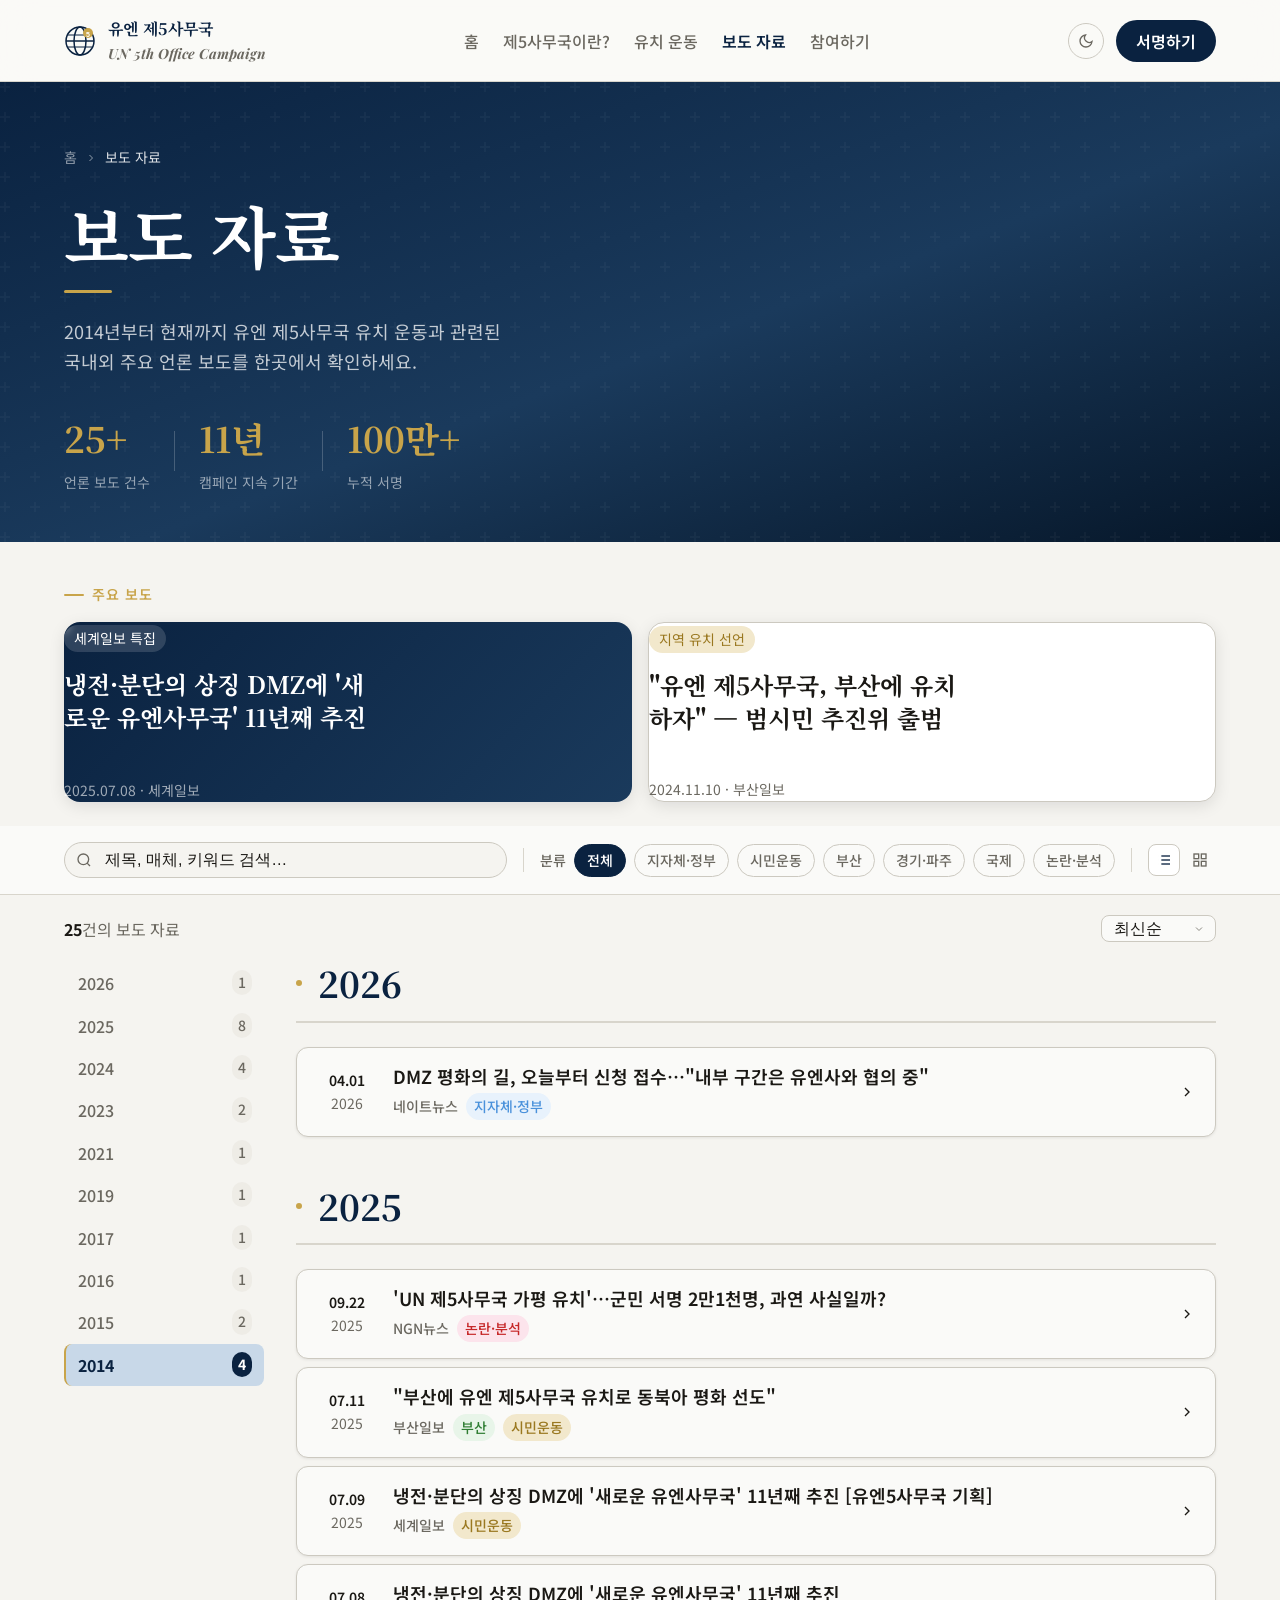
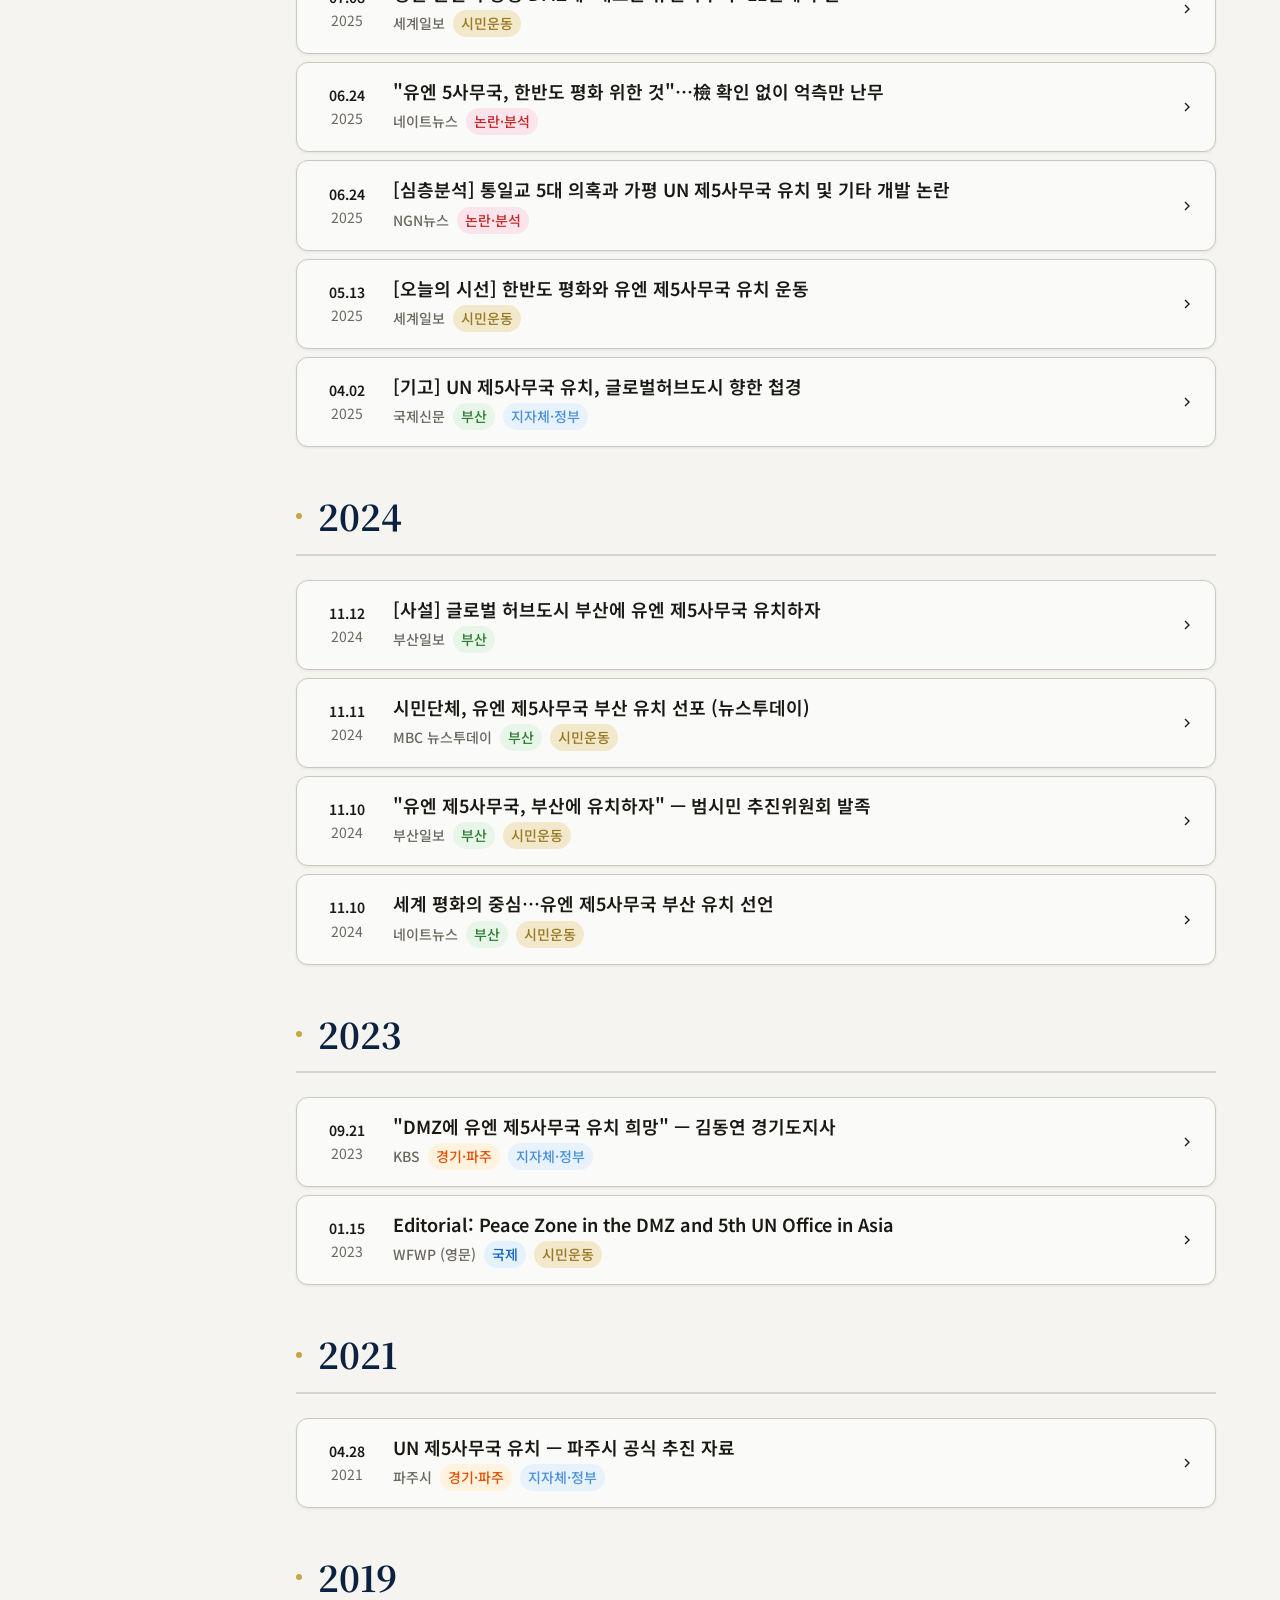
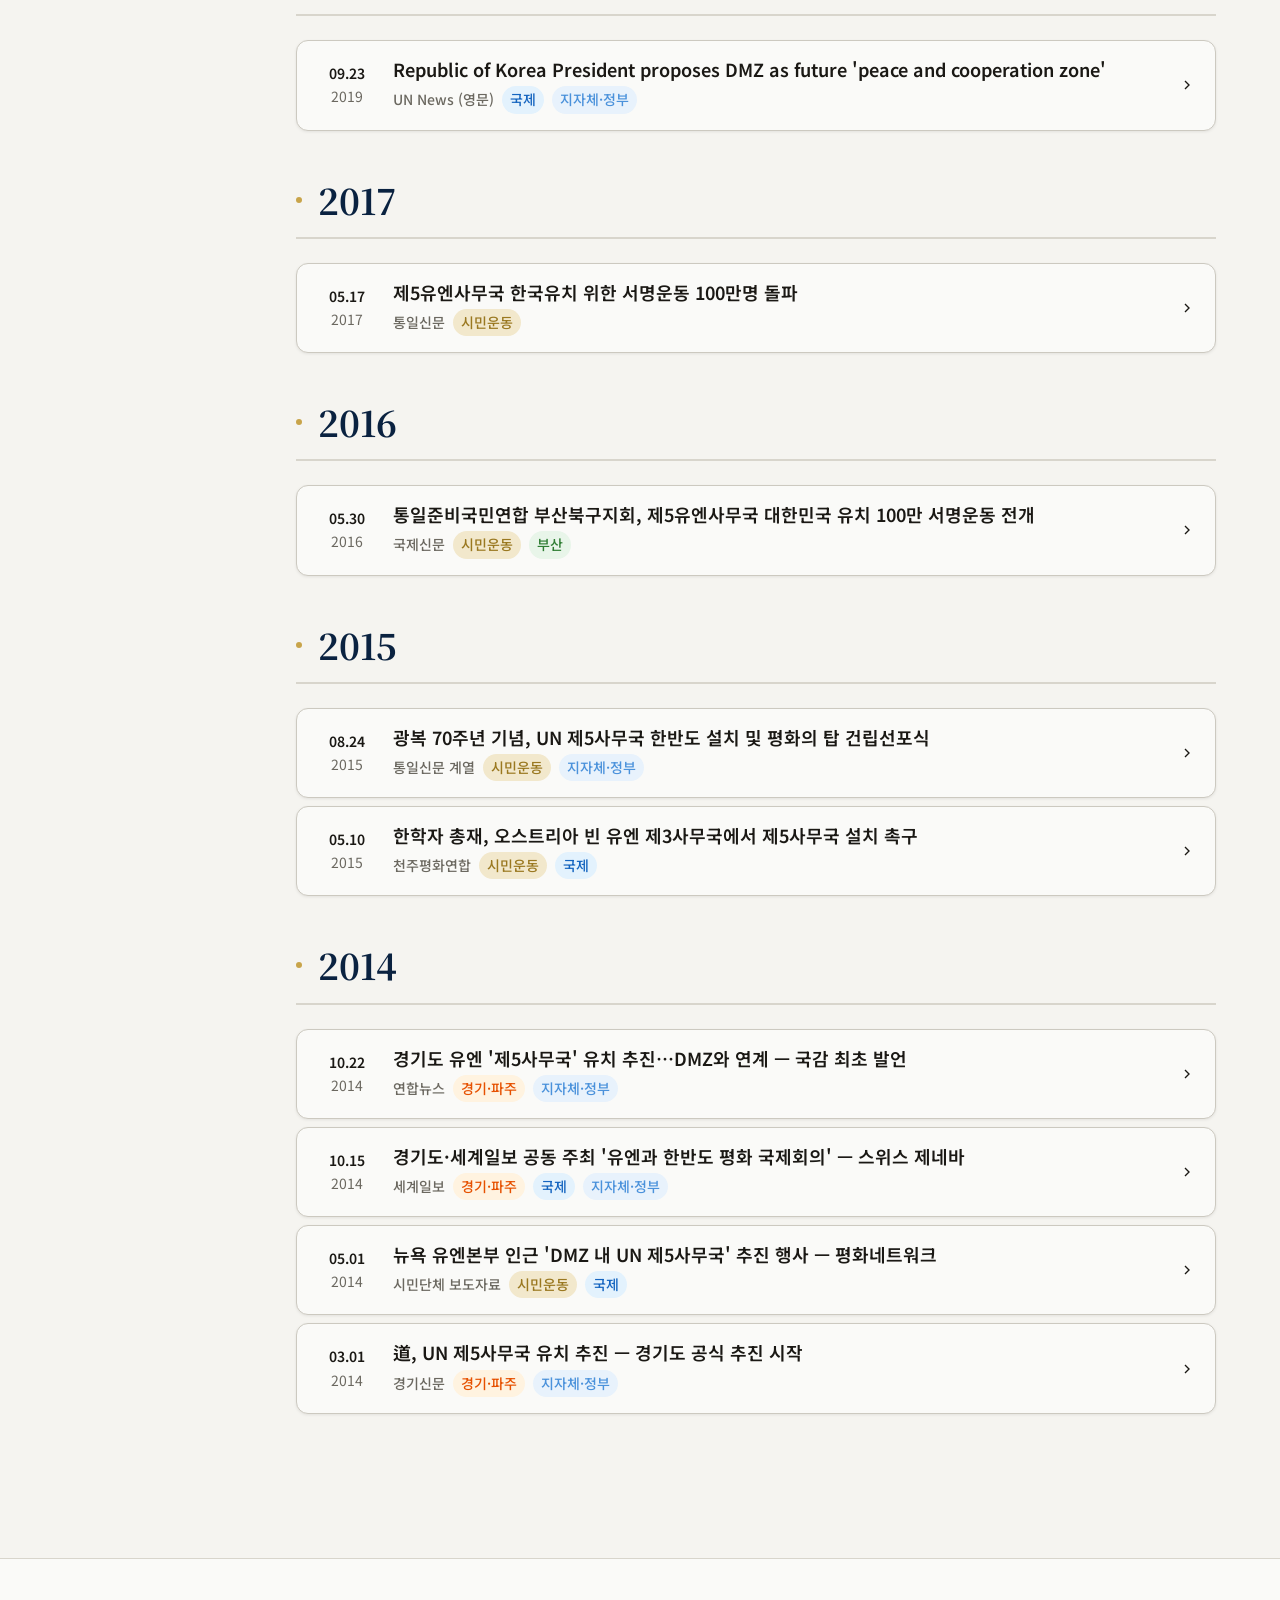
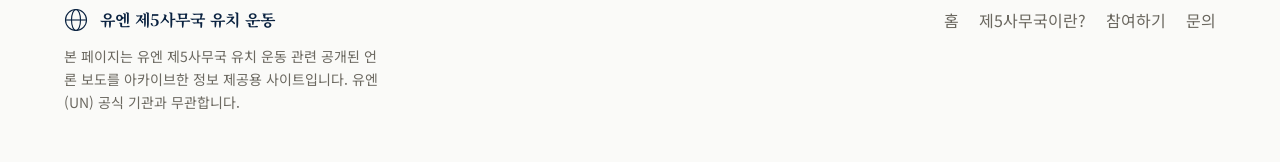
==== commit d667406b: "헤더에 고전 UN 엠블럼 로고 통합 및 단체명 업데이트" ====
--- a/press-room.html
+++ b/press-room.html
@@ -1,877 +1,1518 @@
 <!DOCTYPE html>
 <html lang="ko" data-theme="light">
+
 <head>
-<meta charset="UTF-8">
-<meta name="viewport" content="width=device-width, initial-scale=1.0">
-<title>보도 자료 — 유엔 제5사무국 유치 운동</title>
-<meta name="description" content="유엔 제5사무국 유치 운동 관련 국내외 보도 자료 및 언론 보도 아카이브">
-<meta property="og:title" content="보도 자료 — 유엔 제5사무국">
-<meta property="og:description" content="2014년부터 현재까지 유엔 제5사무국 유치 운동의 언론 보도 아카이브">
-<link rel="preconnect" href="https://fonts.googleapis.com">
-<link rel="preconnect" href="https://fonts.gstatic.com" crossorigin>
-<link href="https://fonts.googleapis.com/css2?family=Noto+Serif+KR:wght@400;600;700&family=Noto+Sans+KR:wght@300;400;500;600&family=Playfair+Display:ital,wght@0,700;1,400&display=swap" rel="stylesheet">
-<style>
-/* =====================
+  <meta charset="UTF-8">
+  <meta name="viewport" content="width=device-width, initial-scale=1.0">
+  <title>보도 자료 — 유엔 제5사무국 유치 운동</title>
+  <meta name="description" content="유엔 제5사무국 유치 운동 관련 국내외 보도 자료 및 언론 보도 아카이브">
+  <meta property="og:title" content="보도 자료 — 유엔 제5사무국">
+  <meta property="og:description" content="2014년부터 현재까지 유엔 제5사무국 유치 운동의 언론 보도 아카이브">
+  <link rel="preconnect" href="https://fonts.googleapis.com">
+  <link rel="preconnect" href="https://fonts.gstatic.com" crossorigin>
+  <link
+    href="https://fonts.googleapis.com/css2?family=Noto+Serif+KR:wght@400;600;700&family=Noto+Sans+KR:wght@300;400;500;600&family=Playfair+Display:ital,wght@0,700;1,400&display=swap"
+    rel="stylesheet">
+  <style>
+    /* =====================
    DESIGN TOKENS
    ===================== */
-:root {
-  --text-xs:   clamp(0.75rem, 0.7rem + 0.25vw, 0.875rem);
-  --text-sm:   clamp(0.875rem, 0.8rem + 0.35vw, 1rem);
-  --text-base: clamp(1rem, 0.95rem + 0.25vw, 1.125rem);
-  --text-lg:   clamp(1.125rem, 1rem + 0.75vw, 1.5rem);
-  --text-xl:   clamp(1.5rem, 1.2rem + 1.25vw, 2.25rem);
-  --text-2xl:  clamp(2rem, 1.2rem + 2.5vw, 3.5rem);
-  --text-hero: clamp(2.5rem, 1rem + 4vw, 4.5rem);
-
-  --space-1: 0.25rem; --space-2: 0.5rem; --space-3: 0.75rem;
-  --space-4: 1rem;    --space-5: 1.25rem; --space-6: 1.5rem;
-  --space-8: 2rem;    --space-10: 2.5rem; --space-12: 3rem;
-  --space-16: 4rem;   --space-20: 5rem;   --space-24: 6rem;
-
-  --radius-sm: 0.375rem; --radius-md: 0.5rem;
-  --radius-lg: 0.75rem;  --radius-xl: 1rem;
-  --radius-full: 9999px;
-
-  --transition-interactive: 180ms cubic-bezier(0.16, 1, 0.3, 1);
-  --content-narrow: 640px; --content-default: 960px; --content-wide: 1200px;
-}
-
-:root, [data-theme="light"] {
-  /* 유엔 제5사무국 한국유치위원회 — Navy & Gold palette */
-  --color-bg:              #F5F4F0;
-  --color-surface:         #FAFAF8;
-  --color-surface-2:       #FFFFFF;
-  --color-surface-offset:  #EEECe6;
-  --color-surface-dynamic: #E4E1D8;
-  --color-divider:         #D8D5CC;
-  --color-border:          #CCC9C0;
-
-  --color-text:            #1A1814;
-  --color-text-muted:      #6B6860;
-  --color-text-faint:      #AEACА5;
-
-  /* Deep Navy — primary */
-  --color-primary:         #0A2240;
-  --color-primary-hover:   #0D2D52;
-  --color-primary-active:  #061628;
-  --color-primary-highlight: #C8D8E8;
-
-  /* Gold — accent */
-  --color-accent:          #C8A44A;
-  --color-accent-hover:    #B8922E;
-  --color-accent-active:   #9A7820;
-  --color-accent-highlight: #F2E8CC;
-
-  /* UN Blue */
-  --color-un-blue:         #4B92DB;
-  --color-un-blue-light:   #E8F2FC;
-
-  --color-success:         #2E7D32;
-  --color-warning:         #E65100;
-  --color-error:           #C62828;
-
-  --shadow-sm: 0 1px 3px oklch(0.15 0.02 250 / 0.08);
-  --shadow-md: 0 4px 16px oklch(0.15 0.02 250 / 0.10);
-  --shadow-lg: 0 12px 40px oklch(0.15 0.02 250 / 0.14);
-
-  --font-display: 'Noto Serif KR', 'Playfair Display', Georgia, serif;
-  --font-body:    'Noto Sans KR', 'Apple SD Gothic Neo', sans-serif;
-}
-
-[data-theme="dark"] {
-  --color-bg:              #0D1117;
-  --color-surface:         #141920;
-  --color-surface-2:       #1A2230;
-  --color-surface-offset:  #101520;
-  --color-surface-dynamic: #1E2A3A;
-  --color-divider:         #1E2A38;
-  --color-border:          #253345;
-  --color-text:            #D8DCE0;
-  --color-text-muted:      #7A8898;
-  --color-text-faint:      #4A5A6A;
-  --color-primary:         #4B92DB;
-  --color-primary-hover:   #6AABF0;
-  --color-primary-active:  #2E78C4;
-  --color-primary-highlight: #1A2A3A;
-  --color-accent:          #D4AF60;
-  --color-accent-hover:    #EAC874;
-  --color-accent-active:   #BA9540;
-  --color-accent-highlight: #2A2210;
-  --color-un-blue:         #6AABF0;
-  --color-un-blue-light:   #1A2A3A;
-  --shadow-sm: 0 1px 3px oklch(0 0 0 / 0.25);
-  --shadow-md: 0 4px 16px oklch(0 0 0 / 0.35);
-  --shadow-lg: 0 12px 40px oklch(0 0 0 / 0.45);
-}
-
-@media (prefers-color-scheme: dark) {
-  :root:not([data-theme]) {
-    --color-bg: #0D1117; --color-surface: #141920; --color-surface-2: #1A2230;
-    --color-surface-offset: #101520; --color-surface-dynamic: #1E2A3A;
-    --color-divider: #1E2A38; --color-border: #253345;
-    --color-text: #D8DCE0; --color-text-muted: #7A8898; --color-text-faint: #4A5A6A;
-    --color-primary: #4B92DB; --color-primary-hover: #6AABF0; --color-primary-active: #2E78C4;
-    --color-primary-highlight: #1A2A3A;
-    --color-accent: #D4AF60; --color-accent-hover: #EAC874; --color-accent-active: #BA9540;
-    --color-accent-highlight: #2A2210;
-    --color-un-blue: #6AABF0; --color-un-blue-light: #1A2A3A;
-  }
-}
-
-/* =====================
+    :root {
+      --text-xs: clamp(0.75rem, 0.7rem + 0.25vw, 0.875rem);
+      --text-sm: clamp(0.875rem, 0.8rem + 0.35vw, 1rem);
+      --text-base: clamp(1rem, 0.95rem + 0.25vw, 1.125rem);
+      --text-lg: clamp(1.125rem, 1rem + 0.75vw, 1.5rem);
+      --text-xl: clamp(1.5rem, 1.2rem + 1.25vw, 2.25rem);
+      --text-2xl: clamp(2rem, 1.2rem + 2.5vw, 3.5rem);
+      --text-hero: clamp(2.5rem, 1rem + 4vw, 4.5rem);
+
+      --space-1: 0.25rem;
+      --space-2: 0.5rem;
+      --space-3: 0.75rem;
+      --space-4: 1rem;
+      --space-5: 1.25rem;
+      --space-6: 1.5rem;
+      --space-8: 2rem;
+      --space-10: 2.5rem;
+      --space-12: 3rem;
+      --space-16: 4rem;
+      --space-20: 5rem;
+      --space-24: 6rem;
+
+      --radius-sm: 0.375rem;
+      --radius-md: 0.5rem;
+      --radius-lg: 0.75rem;
+      --radius-xl: 1rem;
+      --radius-full: 9999px;
+
+      --transition-interactive: 180ms cubic-bezier(0.16, 1, 0.3, 1);
+      --content-narrow: 640px;
+      --content-default: 960px;
+      --content-wide: 1200px;
+    }
+
+    :root,
+    [data-theme="light"] {
+      /* UN 5th Office — Navy & Gold palette */
+      --color-bg: #F5F4F0;
+      --color-surface: #FAFAF8;
+      --color-surface-2: #FFFFFF;
+      --color-surface-offset: #EEECe6;
+      --color-surface-dynamic: #E4E1D8;
+      --color-divider: #D8D5CC;
+      --color-border: #CCC9C0;
+
+      --color-text: #1A1814;
+      --color-text-muted: #6B6860;
+      --color-text-faint: #AEACА5;
+
+      /* Deep Navy — primary */
+      --color-primary: #0A2240;
+      --color-primary-hover: #0D2D52;
+      --color-primary-active: #061628;
+      --color-primary-highlight: #C8D8E8;
+
+      /* Gold — accent */
+      --color-accent: #C8A44A;
+      --color-accent-hover: #B8922E;
+      --color-accent-active: #9A7820;
+      --color-accent-highlight: #F2E8CC;
+
+      /* UN Blue */
+      --color-un-blue: #4B92DB;
+      --color-un-blue-light: #E8F2FC;
+
+      --color-success: #2E7D32;
+      --color-warning: #E65100;
+      --color-error: #C62828;
+
+      --shadow-sm: 0 1px 3px oklch(0.15 0.02 250 / 0.08);
+      --shadow-md: 0 4px 16px oklch(0.15 0.02 250 / 0.10);
+      --shadow-lg: 0 12px 40px oklch(0.15 0.02 250 / 0.14);
+
+      --font-display: 'Noto Serif KR', 'Playfair Display', Georgia, serif;
+      --font-body: 'Noto Sans KR', 'Apple SD Gothic Neo', sans-serif;
+    }
+
+    [data-theme="dark"] {
+      --color-bg: #0D1117;
+      --color-surface: #141920;
+      --color-surface-2: #1A2230;
+      --color-surface-offset: #101520;
+      --color-surface-dynamic: #1E2A3A;
+      --color-divider: #1E2A38;
+      --color-border: #253345;
+      --color-text: #D8DCE0;
+      --color-text-muted: #7A8898;
+      --color-text-faint: #4A5A6A;
+      --color-primary: #4B92DB;
+      --color-primary-hover: #6AABF0;
+      --color-primary-active: #2E78C4;
+      --color-primary-highlight: #1A2A3A;
+      --color-accent: #D4AF60;
+      --color-accent-hover: #EAC874;
+      --color-accent-active: #BA9540;
+      --color-accent-highlight: #2A2210;
+      --color-un-blue: #6AABF0;
+      --color-un-blue-light: #1A2A3A;
+      --shadow-sm: 0 1px 3px oklch(0 0 0 / 0.25);
+      --shadow-md: 0 4px 16px oklch(0 0 0 / 0.35);
+      --shadow-lg: 0 12px 40px oklch(0 0 0 / 0.45);
+    }
+
+    @media (prefers-color-scheme: dark) {
+      :root:not([data-theme]) {
+        --color-bg: #0D1117;
+        --color-surface: #141920;
+        --color-surface-2: #1A2230;
+        --color-surface-offset: #101520;
+        --color-surface-dynamic: #1E2A3A;
+        --color-divider: #1E2A38;
+        --color-border: #253345;
+        --color-text: #D8DCE0;
+        --color-text-muted: #7A8898;
+        --color-text-faint: #4A5A6A;
+        --color-primary: #4B92DB;
+        --color-primary-hover: #6AABF0;
+        --color-primary-active: #2E78C4;
+        --color-primary-highlight: #1A2A3A;
+        --color-accent: #D4AF60;
+        --color-accent-hover: #EAC874;
+        --color-accent-active: #BA9540;
+        --color-accent-highlight: #2A2210;
+        --color-un-blue: #6AABF0;
+        --color-un-blue-light: #1A2A3A;
+      }
+    }
+
+    /* =====================
    BASE
    ===================== */
-*, *::before, *::after { box-sizing: border-box; margin: 0; padding: 0; }
-html {
-  scroll-behavior: smooth;
-  scroll-padding-top: var(--space-20);
-  -webkit-font-smoothing: antialiased;
-}
-body {
-  min-height: 100dvh;
-  font-family: var(--font-body);
-  font-size: var(--text-base);
-  color: var(--color-text);
-  background: var(--color-bg);
-  line-height: 1.65;
-}
-img { display: block; max-width: 100%; }
-button { cursor: pointer; border: none; background: none; font: inherit; color: inherit; }
-a { color: inherit; text-decoration: none; }
-h1,h2,h3,h4 { text-wrap: balance; line-height: 1.2; font-family: var(--font-display); }
-p, li { text-wrap: pretty; max-width: 72ch; }
-::selection { background: oklch(from var(--color-accent) l c h / 0.25); }
-:focus-visible { outline: 2px solid var(--color-accent); outline-offset: 3px; border-radius: var(--radius-sm); }
-a, button, [role="button"] {
-  transition: color var(--transition-interactive), background var(--transition-interactive),
-              border-color var(--transition-interactive), box-shadow var(--transition-interactive), opacity var(--transition-interactive);
-}
-.sr-only { position: absolute; width: 1px; height: 1px; padding: 0; margin: -1px; overflow: hidden; clip: rect(0,0,0,0); white-space: nowrap; border-width: 0; }
-
-/* =====================
+    *,
+    *::before,
+    *::after {
+      box-sizing: border-box;
+      margin: 0;
+      padding: 0;
+    }
+
+    html {
+      scroll-behavior: smooth;
+      scroll-padding-top: var(--space-20);
+      -webkit-font-smoothing: antialiased;
+    }
+
+    body {
+      min-height: 100dvh;
+      font-family: var(--font-body);
+      font-size: var(--text-base);
+      color: var(--color-text);
+      background: var(--color-bg);
+      line-height: 1.65;
+    }
+
+    img {
+      display: block;
+      max-width: 100%;
+    }
+
+    button {
+      cursor: pointer;
+      border: none;
+      background: none;
+      font: inherit;
+      color: inherit;
+    }
+
+    a {
+      color: inherit;
+      text-decoration: none;
+    }
+
+    h1,
+    h2,
+    h3,
+    h4 {
+      text-wrap: balance;
+      line-height: 1.2;
+      font-family: var(--font-display);
+    }
+
+    p,
+    li {
+      text-wrap: pretty;
+      max-width: 72ch;
+    }
+
+    ::selection {
+      background: oklch(from var(--color-accent) l c h / 0.25);
+    }
+
+    :focus-visible {
+      outline: 2px solid var(--color-accent);
+      outline-offset: 3px;
+      border-radius: var(--radius-sm);
+    }
+
+    a,
+    button,
+    [role="button"] {
+      transition: color var(--transition-interactive), background var(--transition-interactive),
+        border-color var(--transition-interactive), box-shadow var(--transition-interactive), opacity var(--transition-interactive);
+    }
+
+    .sr-only {
+      position: absolute;
+      width: 1px;
+      height: 1px;
+      padding: 0;
+      margin: -1px;
+      overflow: hidden;
+      clip: rect(0, 0, 0, 0);
+      white-space: nowrap;
+      border-width: 0;
+    }
+
+    /* =====================
    LAYOUT
    ===================== */
-.container { max-width: var(--content-wide); margin-inline: auto; padding-inline: var(--space-6); }
-.container--narrow { max-width: var(--content-default); margin-inline: auto; padding-inline: var(--space-6); }
-
-/* =====================
+    .container {
+      max-width: var(--content-wide);
+      margin-inline: auto;
+      padding-inline: var(--space-6);
+    }
+
+    .container--narrow {
+      max-width: var(--content-default);
+      margin-inline: auto;
+      padding-inline: var(--space-6);
+    }
+
+    /* =====================
    SITE HEADER
    ===================== */
-.site-header {
-  position: sticky; top: 0; z-index: 100;
-  background: color-mix(in oklch, var(--color-surface) 92%, transparent);
-  backdrop-filter: blur(16px);
-  border-bottom: 1px solid var(--color-divider);
-}
-.header-inner {
-  display: flex; align-items: center; justify-content: space-between;
-  padding-block: var(--space-4);
-  max-width: var(--content-wide); margin-inline: auto; padding-inline: var(--space-6);
-}
-.site-logo {
-  display: flex; align-items: center; gap: var(--space-3);
-  font-family: var(--font-display); font-weight: 700;
-  font-size: var(--text-sm); color: var(--color-primary);
-}
-.site-logo svg { flex-shrink: 0; }
-.site-logo .logo-en { font-family: 'Playfair Display', serif; font-size: var(--text-xs); color: var(--color-text-muted); display: block; font-style: italic; }
-.header-nav { display: flex; align-items: center; gap: var(--space-6); }
-.header-nav a {
-  font-size: var(--text-sm); color: var(--color-text-muted); font-weight: 500;
-}
-.header-nav a:hover { color: var(--color-primary); }
-.header-nav a.active { color: var(--color-primary); font-weight: 600; }
-.header-actions { display: flex; align-items: center; gap: var(--space-3); }
-.btn-theme {
-  width: 36px; height: 36px;
-  border-radius: var(--radius-full);
-  display: flex; align-items: center; justify-content: center;
-  color: var(--color-text-muted);
-  border: 1px solid var(--color-border);
-}
-.btn-theme:hover { color: var(--color-text); border-color: var(--color-text-muted); }
-.btn-sign {
-  padding: var(--space-2) var(--space-5);
-  background: var(--color-primary);
-  color: #fff; font-size: var(--text-sm); font-weight: 600;
-  border-radius: var(--radius-full);
-}
-.btn-sign:hover { background: var(--color-primary-hover); }
-
-/* =====================
+    .site-header {
+      position: sticky;
+      top: 0;
+      z-index: 100;
+      background: color-mix(in oklch, var(--color-surface) 92%, transparent);
+      backdrop-filter: blur(16px);
+      border-bottom: 1px solid var(--color-divider);
+    }
+
+    .header-inner {
+      display: flex;
+      align-items: center;
+      justify-content: space-between;
+      padding-block: var(--space-4);
+      max-width: var(--content-wide);
+      margin-inline: auto;
+      padding-inline: var(--space-6);
+    }
+
+    .site-logo {
+      display: flex;
+      align-items: center;
+      gap: var(--space-3);
+      font-family: var(--font-display);
+      font-weight: 700;
+      font-size: var(--text-sm);
+      color: var(--color-primary);
+    }
+
+    .site-logo svg {
+      flex-shrink: 0;
+    }
+
+    .site-logo .logo-en {
+      font-family: 'Playfair Display', serif;
+      font-size: var(--text-xs);
+      color: var(--color-text-muted);
+      display: block;
+      font-style: italic;
+    }
+
+    .header-nav {
+      display: flex;
+      align-items: center;
+      gap: var(--space-6);
+    }
+
+    .header-nav a {
+      font-size: var(--text-sm);
+      color: var(--color-text-muted);
+      font-weight: 500;
+    }
+
+    .header-nav a:hover {
+      color: var(--color-primary);
+    }
+
+    .header-nav a.active {
+      color: var(--color-primary);
+      font-weight: 600;
+    }
+
+    .header-actions {
+      display: flex;
+      align-items: center;
+      gap: var(--space-3);
+    }
+
+    .btn-theme {
+      width: 36px;
+      height: 36px;
+      border-radius: var(--radius-full);
+      display: flex;
+      align-items: center;
+      justify-content: center;
+      color: var(--color-text-muted);
+      border: 1px solid var(--color-border);
+    }
+
+    .btn-theme:hover {
+      color: var(--color-text);
+      border-color: var(--color-text-muted);
+    }
+
+    .btn-sign {
+      padding: var(--space-2) var(--space-5);
+      background: var(--color-primary);
+      color: #fff;
+      font-size: var(--text-sm);
+      font-weight: 600;
+      border-radius: var(--radius-full);
+    }
+
+    .btn-sign:hover {
+      background: var(--color-primary-hover);
+    }
+
+    /* =====================
    PAGE HERO
    ===================== */
-.page-hero {
-  padding-block: var(--space-16) var(--space-12);
-  background: linear-gradient(160deg, var(--color-primary) 0%, #1A3A5C 55%, var(--color-primary-active) 100%);
-  position: relative; overflow: hidden;
-}
-.page-hero::before {
-  content: '';
-  position: absolute; inset: 0;
-  background: url("data:image/svg+xml,%3Csvg width='60' height='60' viewBox='0 0 60 60' xmlns='http://www.w3.org/2000/svg'%3E%3Cg fill='none' fill-rule='evenodd'%3E%3Cg fill='%23ffffff' fill-opacity='0.03'%3E%3Cpath d='M36 34v-4h-2v4h-4v2h4v4h2v-4h4v-2h-4zm0-30V0h-2v4h-4v2h4v4h2V6h4V4h-4zM6 34v-4H4v4H0v2h4v4h2v-4h4v-2H6zM6 4V0H4v4H0v2h4v4h2V6h4V4H6z'/%3E%3C/g%3E%3C/g%3E%3C/svg%3E");
-}
-.page-hero-inner { position: relative; max-width: var(--content-wide); margin-inline: auto; padding-inline: var(--space-6); }
-.page-breadcrumb {
-  display: flex; align-items: center; gap: var(--space-2);
-  font-size: var(--text-xs); color: rgba(255,255,255,0.55);
-  margin-bottom: var(--space-6);
-}
-.page-breadcrumb a { color: rgba(255,255,255,0.55); }
-.page-breadcrumb a:hover { color: rgba(255,255,255,0.85); }
-.page-breadcrumb span { color: rgba(255,255,255,0.85); }
-.page-hero h1 {
-  font-size: var(--text-hero); color: #fff; font-weight: 700;
-  margin-bottom: var(--space-4);
-  letter-spacing: -0.02em;
-}
-.page-hero .accent-bar {
-  width: 48px; height: 3px;
-  background: var(--color-accent);
-  border-radius: var(--radius-full);
-  margin-bottom: var(--space-6);
-}
-.page-hero p {
-  font-size: var(--text-base); color: rgba(255,255,255,0.75);
-  max-width: 52ch;
-}
-.hero-meta {
-  display: flex; align-items: center; gap: var(--space-6);
-  margin-top: var(--space-8);
-}
-.hero-stat { text-align: left; }
-.hero-stat .num {
-  font-size: var(--text-xl); font-family: var(--font-display);
-  font-weight: 700; color: var(--color-accent);
-}
-.hero-stat .label {
-  font-size: var(--text-xs); color: rgba(255,255,255,0.55);
-  margin-top: var(--space-1);
-}
-.hero-divider { width: 1px; height: 40px; background: rgba(255,255,255,0.2); }
-
-/* =====================
+    .page-hero {
+      padding-block: var(--space-16) var(--space-12);
+      background: linear-gradient(160deg, var(--color-primary) 0%, #1A3A5C 55%, var(--color-primary-active) 100%);
+      position: relative;
+      overflow: hidden;
+    }
+
+    .page-hero::before {
+      content: '';
+      position: absolute;
+      inset: 0;
+      background: url("data:image/svg+xml,%3Csvg width='60' height='60' viewBox='0 0 60 60' xmlns='http://www.w3.org/2000/svg'%3E%3Cg fill='none' fill-rule='evenodd'%3E%3Cg fill='%23ffffff' fill-opacity='0.03'%3E%3Cpath d='M36 34v-4h-2v4h-4v2h4v4h2v-4h4v-2h-4zm0-30V0h-2v4h-4v2h4v4h2V6h4V4h-4zM6 34v-4H4v4H0v2h4v4h2v-4h4v-2H6zM6 4V0H4v4H0v2h4v4h2V6h4V4H6z'/%3E%3C/g%3E%3C/g%3E%3C/svg%3E");
+    }
+
+    .page-hero-inner {
+      position: relative;
+      max-width: var(--content-wide);
+      margin-inline: auto;
+      padding-inline: var(--space-6);
+    }
+
+    .page-breadcrumb {
+      display: flex;
+      align-items: center;
+      gap: var(--space-2);
+      font-size: var(--text-xs);
+      color: rgba(255, 255, 255, 0.55);
+      margin-bottom: var(--space-6);
+    }
+
+    .page-breadcrumb a {
+      color: rgba(255, 255, 255, 0.55);
+    }
+
+    .page-breadcrumb a:hover {
+      color: rgba(255, 255, 255, 0.85);
+    }
+
+    .page-breadcrumb span {
+      color: rgba(255, 255, 255, 0.85);
+    }
+
+    .page-hero h1 {
+      font-size: var(--text-hero);
+      color: #fff;
+      font-weight: 700;
+      margin-bottom: var(--space-4);
+      letter-spacing: -0.02em;
+    }
+
+    .page-hero .accent-bar {
+      width: 48px;
+      height: 3px;
+      background: var(--color-accent);
+      border-radius: var(--radius-full);
+      margin-bottom: var(--space-6);
+    }
+
+    .page-hero p {
+      font-size: var(--text-base);
+      color: rgba(255, 255, 255, 0.75);
+      max-width: 52ch;
+    }
+
+    .hero-meta {
+      display: flex;
+      align-items: center;
+      gap: var(--space-6);
+      margin-top: var(--space-8);
+    }
+
+    .hero-stat {
+      text-align: left;
+    }
+
+    .hero-stat .num {
+      font-size: var(--text-xl);
+      font-family: var(--font-display);
+      font-weight: 700;
+      color: var(--color-accent);
+    }
+
+    .hero-stat .label {
+      font-size: var(--text-xs);
+      color: rgba(255, 255, 255, 0.55);
+      margin-top: var(--space-1);
+    }
+
+    .hero-divider {
+      width: 1px;
+      height: 40px;
+      background: rgba(255, 255, 255, 0.2);
+    }
+
+    /* =====================
    FILTERS
    ===================== */
-.filter-bar {
-  background: var(--color-surface);
-  border-bottom: 1px solid var(--color-divider);
-  position: sticky; top: 65px; z-index: 90;
-}
-.filter-bar-inner {
-  max-width: var(--content-wide); margin-inline: auto; padding-inline: var(--space-6);
-  padding-block: var(--space-4);
-  display: flex; align-items: center; gap: var(--space-4);
-  flex-wrap: wrap;
-}
-.search-wrap {
-  position: relative; flex: 1; min-width: 200px;
-}
-.search-wrap svg {
-  position: absolute; left: var(--space-3); top: 50%; transform: translateY(-50%);
-  color: var(--color-text-muted); pointer-events: none;
-}
-.search-input {
-  width: 100%; padding: var(--space-2) var(--space-3) var(--space-2) var(--space-10);
-  border: 1px solid var(--color-border); border-radius: var(--radius-full);
-  background: var(--color-bg); font-size: var(--text-sm); color: var(--color-text);
-  transition: border-color var(--transition-interactive), box-shadow var(--transition-interactive);
-}
-.search-input::placeholder { color: var(--color-text-faint); }
-.search-input:focus { border-color: var(--color-primary); box-shadow: 0 0 0 3px oklch(from var(--color-primary) l c h / 0.12); outline: none; }
-
-.filter-group { display: flex; align-items: center; gap: var(--space-2); flex-wrap: wrap; }
-.filter-label { font-size: var(--text-xs); color: var(--color-text-muted); font-weight: 500; white-space: nowrap; }
-.filter-btn {
-  padding: var(--space-1) var(--space-3);
-  border: 1px solid var(--color-border);
-  border-radius: var(--radius-full);
-  font-size: var(--text-xs); font-weight: 500;
-  color: var(--color-text-muted); background: transparent;
-  cursor: pointer; white-space: nowrap;
-  transition: all var(--transition-interactive);
-}
-.filter-btn:hover { border-color: var(--color-primary); color: var(--color-primary); }
-.filter-btn.active {
-  background: var(--color-primary); border-color: var(--color-primary);
-  color: #fff;
-}
-.filter-divider { width: 1px; height: 24px; background: var(--color-divider); flex-shrink: 0; }
-.view-toggle { display: flex; gap: var(--space-1); margin-left: auto; }
-.view-btn {
-  width: 32px; height: 32px;
-  border-radius: var(--radius-md);
-  display: flex; align-items: center; justify-content: center;
-  color: var(--color-text-muted); border: 1px solid transparent;
-}
-.view-btn:hover { color: var(--color-text); background: var(--color-surface-offset); }
-.view-btn.active { color: var(--color-primary); border-color: var(--color-border); background: var(--color-surface-2); }
-
-/* =====================
+    .filter-bar {
+      background: var(--color-surface);
+      border-bottom: 1px solid var(--color-divider);
+      position: sticky;
+      top: 65px;
+      z-index: 90;
+    }
+
+    .filter-bar-inner {
+      max-width: var(--content-wide);
+      margin-inline: auto;
+      padding-inline: var(--space-6);
+      padding-block: var(--space-4);
+      display: flex;
+      align-items: center;
+      gap: var(--space-4);
+      flex-wrap: wrap;
+    }
+
+    .search-wrap {
+      position: relative;
+      flex: 1;
+      min-width: 200px;
+    }
+
+    .search-wrap svg {
+      position: absolute;
+      left: var(--space-3);
+      top: 50%;
+      transform: translateY(-50%);
+      color: var(--color-text-muted);
+      pointer-events: none;
+    }
+
+    .search-input {
+      width: 100%;
+      padding: var(--space-2) var(--space-3) var(--space-2) var(--space-10);
+      border: 1px solid var(--color-border);
+      border-radius: var(--radius-full);
+      background: var(--color-bg);
+      font-size: var(--text-sm);
+      color: var(--color-text);
+      transition: border-color var(--transition-interactive), box-shadow var(--transition-interactive);
+    }
+
+    .search-input::placeholder {
+      color: var(--color-text-faint);
+    }
+
+    .search-input:focus {
+      border-color: var(--color-primary);
+      box-shadow: 0 0 0 3px oklch(from var(--color-primary) l c h / 0.12);
+      outline: none;
+    }
+
+    .filter-group {
+      display: flex;
+      align-items: center;
+      gap: var(--space-2);
+      flex-wrap: wrap;
+    }
+
+    .filter-label {
+      font-size: var(--text-xs);
+      color: var(--color-text-muted);
+      font-weight: 500;
+      white-space: nowrap;
+    }
+
+    .filter-btn {
+      padding: var(--space-1) var(--space-3);
+      border: 1px solid var(--color-border);
+      border-radius: var(--radius-full);
+      font-size: var(--text-xs);
+      font-weight: 500;
+      color: var(--color-text-muted);
+      background: transparent;
+      cursor: pointer;
+      white-space: nowrap;
+      transition: all var(--transition-interactive);
+    }
+
+    .filter-btn:hover {
+      border-color: var(--color-primary);
+      color: var(--color-primary);
+    }
+
+    .filter-btn.active {
+      background: var(--color-primary);
+      border-color: var(--color-primary);
+      color: #fff;
+    }
+
+    .filter-divider {
+      width: 1px;
+      height: 24px;
+      background: var(--color-divider);
+      flex-shrink: 0;
+    }
+
+    .view-toggle {
+      display: flex;
+      gap: var(--space-1);
+      margin-left: auto;
+    }
+
+    .view-btn {
+      width: 32px;
+      height: 32px;
+      border-radius: var(--radius-md);
+      display: flex;
+      align-items: center;
+      justify-content: center;
+      color: var(--color-text-muted);
+      border: 1px solid transparent;
+    }
+
+    .view-btn:hover {
+      color: var(--color-text);
+      background: var(--color-surface-offset);
+    }
+
+    .view-btn.active {
+      color: var(--color-primary);
+      border-color: var(--color-border);
+      background: var(--color-surface-2);
+    }
+
+    /* =====================
    RESULTS BAR
    ===================== */
-.results-bar {
-  max-width: var(--content-wide); margin-inline: auto; padding-inline: var(--space-6);
-  padding-block: var(--space-5);
-  display: flex; align-items: center; justify-content: space-between;
-  gap: var(--space-4);
-}
-.results-count { font-size: var(--text-sm); color: var(--color-text-muted); }
-.results-count strong { color: var(--color-text); }
-.sort-select {
-  appearance: none;
-  padding: var(--space-1) var(--space-8) var(--space-1) var(--space-3);
-  border: 1px solid var(--color-border); border-radius: var(--radius-md);
-  background: var(--color-surface) url("data:image/svg+xml,%3Csvg xmlns='http://www.w3.org/2000/svg' width='12' height='12' viewBox='0 0 24 24' fill='none' stroke='%238a8880' stroke-width='2'%3E%3Cpath d='m6 9 6 6 6-6'/%3E%3C/svg%3E") no-repeat right 10px center;
-  font-size: var(--text-sm); color: var(--color-text); cursor: pointer;
-}
-
-/* =====================
+    .results-bar {
+      max-width: var(--content-wide);
+      margin-inline: auto;
+      padding-inline: var(--space-6);
+      padding-block: var(--space-5);
+      display: flex;
+      align-items: center;
+      justify-content: space-between;
+      gap: var(--space-4);
+    }
+
+    .results-count {
+      font-size: var(--text-sm);
+      color: var(--color-text-muted);
+    }
+
+    .results-count strong {
+      color: var(--color-text);
+    }
+
+    .sort-select {
+      appearance: none;
+      padding: var(--space-1) var(--space-8) var(--space-1) var(--space-3);
+      border: 1px solid var(--color-border);
+      border-radius: var(--radius-md);
+      background: var(--color-surface) url("data:image/svg+xml,%3Csvg xmlns='http://www.w3.org/2000/svg' width='12' height='12' viewBox='0 0 24 24' fill='none' stroke='%238a8880' stroke-width='2'%3E%3Cpath d='m6 9 6 6 6-6'/%3E%3C/svg%3E") no-repeat right 10px center;
+      font-size: var(--text-sm);
+      color: var(--color-text);
+      cursor: pointer;
+    }
+
+    /* =====================
    TIMELINE COLUMN
    ===================== */
-.press-layout {
-  max-width: var(--content-wide); margin-inline: auto; padding-inline: var(--space-6);
-  padding-bottom: var(--space-24);
-  display: grid; grid-template-columns: 200px 1fr;
-  gap: var(--space-8); align-items: start;
-}
-.year-nav {
-  position: sticky; top: 130px;
-}
-.year-nav-list { list-style: none; }
-.year-nav-item { }
-.year-nav-btn {
-  display: block; width: 100%;
-  padding: var(--space-2) var(--space-3);
-  border-radius: var(--radius-md);
-  font-size: var(--text-sm); font-weight: 500;
-  color: var(--color-text-muted); text-align: left; cursor: pointer;
-  border: none; background: transparent;
-  transition: all var(--transition-interactive);
-  border-left: 2px solid transparent;
-}
-.year-nav-btn:hover { color: var(--color-primary); background: var(--color-primary-highlight); }
-.year-nav-btn.active {
-  color: var(--color-primary); font-weight: 700;
-  border-left-color: var(--color-accent);
-  background: var(--color-primary-highlight);
-}
-.year-nav-btn .count {
-  float: right; font-size: var(--text-xs);
-  background: var(--color-surface-offset);
-  padding: 1px 6px; border-radius: var(--radius-full);
-  color: var(--color-text-muted);
-}
-.year-nav-btn.active .count { background: var(--color-primary); color: #fff; }
-
-/* =====================
+    .press-layout {
+      max-width: var(--content-wide);
+      margin-inline: auto;
+      padding-inline: var(--space-6);
+      padding-bottom: var(--space-24);
+      display: grid;
+      grid-template-columns: 200px 1fr;
+      gap: var(--space-8);
+      align-items: start;
+    }
+
+    .year-nav {
+      position: sticky;
+      top: 130px;
+    }
+
+    .year-nav-list {
+      list-style: none;
+    }
+
+    .year-nav-item {}
+
+    .year-nav-btn {
+      display: block;
+      width: 100%;
+      padding: var(--space-2) var(--space-3);
+      border-radius: var(--radius-md);
+      font-size: var(--text-sm);
+      font-weight: 500;
+      color: var(--color-text-muted);
+      text-align: left;
+      cursor: pointer;
+      border: none;
+      background: transparent;
+      transition: all var(--transition-interactive);
+      border-left: 2px solid transparent;
+    }
+
+    .year-nav-btn:hover {
+      color: var(--color-primary);
+      background: var(--color-primary-highlight);
+    }
+
+    .year-nav-btn.active {
+      color: var(--color-primary);
+      font-weight: 700;
+      border-left-color: var(--color-accent);
+      background: var(--color-primary-highlight);
+    }
+
+    .year-nav-btn .count {
+      float: right;
+      font-size: var(--text-xs);
+      background: var(--color-surface-offset);
+      padding: 1px 6px;
+      border-radius: var(--radius-full);
+      color: var(--color-text-muted);
+    }
+
+    .year-nav-btn.active .count {
+      background: var(--color-primary);
+      color: #fff;
+    }
+
+    /* =====================
    PRESS LIST (default)
    ===================== */
-.press-main { min-width: 0; }
-.year-section { margin-bottom: var(--space-12); }
-.year-heading {
-  display: flex; align-items: center; gap: var(--space-4);
-  margin-bottom: var(--space-6);
-  padding-bottom: var(--space-4);
-  border-bottom: 2px solid var(--color-divider);
-}
-.year-heading h2 {
-  font-size: var(--text-xl); font-family: var(--font-display);
-  color: var(--color-primary); font-weight: 700;
-}
-.year-heading .year-accent { width: 6px; height: 6px; background: var(--color-accent); border-radius: var(--radius-full); }
-
-/* LIST VIEW */
-.press-list { list-style: none; display: flex; flex-direction: column; gap: var(--space-2); }
-.press-item {
-  display: grid; grid-template-columns: auto 1fr auto;
-  gap: var(--space-4); align-items: center;
-  padding: var(--space-4) var(--space-5);
-  background: var(--color-surface);
-  border: 1px solid var(--color-border);
-  border-radius: var(--radius-lg);
-  box-shadow: var(--shadow-sm);
-  transition: box-shadow var(--transition-interactive), border-color var(--transition-interactive), transform var(--transition-interactive);
-  cursor: pointer;
-  text-decoration: none; color: inherit;
-}
-.press-item:hover {
-  box-shadow: var(--shadow-md);
-  border-color: oklch(from var(--color-primary) l c h / 0.3);
-  transform: translateY(-1px);
-}
-.press-date {
-  font-size: var(--text-xs); color: var(--color-text-muted);
-  text-align: center; white-space: nowrap;
-  min-width: 60px;
-}
-.press-date .month-day { font-weight: 600; color: var(--color-text); }
-.press-content { min-width: 0; }
-.press-title {
-  font-size: var(--text-base); font-weight: 600;
-  color: var(--color-text); line-height: 1.4;
-  display: -webkit-box; -webkit-line-clamp: 1; -webkit-box-orient: vertical; overflow: hidden;
-}
-.press-item:hover .press-title { color: var(--color-primary); }
-.press-meta { display: flex; align-items: center; gap: var(--space-2); margin-top: var(--space-1); flex-wrap: wrap; }
-.press-source {
-  font-size: var(--text-xs); color: var(--color-text-muted); font-weight: 500;
-}
-.press-tag {
-  font-size: var(--text-xs); padding: 2px 8px;
-  border-radius: var(--radius-full);
-  font-weight: 500;
-}
-.tag-gov { background: var(--color-un-blue-light); color: var(--color-un-blue); }
-.tag-civil { background: var(--color-accent-highlight); color: var(--color-accent-active); }
-.tag-busan { background: #E8F5E9; color: #2E7D32; }
-[data-theme="dark"] .tag-busan { background: #1A2E1A; color: #6EC672; }
-.tag-gyeonggi { background: #FFF3E0; color: #E65100; }
-[data-theme="dark"] .tag-gyeonggi { background: #2E1A00; color: #FFB74D; }
-.tag-controversy { background: #FCE4EC; color: #C62828; }
-[data-theme="dark"] .tag-controversy { background: #2E1118; color: #EF9A9A; }
-.tag-intl { background: #E3F2FD; color: #1565C0; }
-[data-theme="dark"] .tag-intl { background: #0D1E2E; color: #90CAF9; }
-.tag-general { background: var(--color-surface-offset); color: var(--color-text-muted); }
-
-.press-arrow { color: var(--color-text-faint); flex-shrink: 0; transition: transform var(--transition-interactive), color var(--transition-interactive); }
-.press-item:hover .press-arrow { transform: translateX(4px); color: var(--color-primary); }
-
-/* CARD VIEW */
-.press-grid {
-  display: grid;
-  grid-template-columns: repeat(auto-fill, minmax(min(300px, 100%), 1fr));
-  gap: var(--space-4);
-}
-.press-card {
-  display: flex; flex-direction: column;
-  background: var(--color-surface);
-  border: 1px solid var(--color-border);
-  border-radius: var(--radius-xl);
-  padding: var(--space-6);
-  box-shadow: var(--shadow-sm);
-  transition: box-shadow var(--transition-interactive), transform var(--transition-interactive), border-color var(--transition-interactive);
-  cursor: pointer; text-decoration: none; color: inherit;
-}
-.press-card:hover {
-  box-shadow: var(--shadow-md);
-  transform: translateY(-2px);
-  border-color: oklch(from var(--color-primary) l c h / 0.3);
-}
-.card-header { display: flex; justify-content: space-between; align-items: flex-start; margin-bottom: var(--space-4); }
-.card-date { font-size: var(--text-xs); color: var(--color-text-muted); }
-.card-title {
-  font-size: var(--text-base); font-weight: 600; line-height: 1.45;
-  color: var(--color-text); flex: 1; margin-bottom: var(--space-3);
-  display: -webkit-box; -webkit-line-clamp: 3; -webkit-box-orient: vertical; overflow: hidden;
-}
-.press-card:hover .card-title { color: var(--color-primary); }
-.card-excerpt {
-  font-size: var(--text-sm); color: var(--color-text-muted); line-height: 1.55;
-  display: -webkit-box; -webkit-line-clamp: 2; -webkit-box-orient: vertical; overflow: hidden;
-  flex: 1; margin-bottom: var(--space-4);
-}
-.card-footer { display: flex; align-items: center; justify-content: space-between; margin-top: auto; }
-.card-source { font-size: var(--text-xs); color: var(--color-text-muted); font-weight: 500; }
-
-/* HIDDEN/SHOW */
-.press-main.view-card .press-list { display: none; }
-.press-main.view-card .press-grid { display: grid; }
-.press-main.view-list .press-list { display: flex; }
-.press-main.view-list .press-grid { display: none; }
-
-/* EMPTY STATE */
-.empty-state {
-  text-align: center; padding: var(--space-20) var(--space-8);
-  color: var(--color-text-muted);
-}
-.empty-state svg { margin: 0 auto var(--space-4); color: var(--color-text-faint); }
-.empty-state h3 { font-size: var(--text-lg); color: var(--color-text); margin-bottom: var(--space-2); }
-.empty-state p { font-size: var(--text-sm); max-width: 32ch; margin: 0 auto; }
-
-/* FADE IN */
-.fade-in { opacity: 1; }
-@supports (animation-timeline: scroll()) {
-  .fade-in {
-    opacity: 0;
-    animation: reveal-fade linear both;
-    animation-timeline: view();
-    animation-range: entry 0% entry 80%;
-  }
-  @keyframes reveal-fade { to { opacity: 1; } }
-}
-
-/* HIGHLIGHT */
-mark { background: oklch(from var(--color-accent) l c h / 0.28); color: inherit; border-radius: 2px; padding: 0 2px; }
-
-/* =====================
+    .press-main {
+      min-width: 0;
+    }
+
+    .year-section {
+      margin-bottom: var(--space-12);
+    }
+
+    .year-heading {
+      display: flex;
+      align-items: center;
+      gap: var(--space-4);
+      margin-bottom: var(--space-6);
+      padding-bottom: var(--space-4);
+      border-bottom: 2px solid var(--color-divider);
+    }
+
+    .year-heading h2 {
+      font-size: var(--text-xl);
+      font-family: var(--font-display);
+      color: var(--color-primary);
+      font-weight: 700;
+    }
+
+    .year-heading .year-accent {
+      width: 6px;
+      height: 6px;
+      background: var(--color-accent);
+      border-radius: var(--radius-full);
+    }
+
+    /* LIST VIEW */
+    .press-list {
+      list-style: none;
+      display: flex;
+      flex-direction: column;
+      gap: var(--space-2);
+    }
+
+    .press-item {
+      display: grid;
+      grid-template-columns: auto 1fr auto;
+      gap: var(--space-4);
+      align-items: center;
+      padding: var(--space-4) var(--space-5);
+      background: var(--color-surface);
+      border: 1px solid var(--color-border);
+      border-radius: var(--radius-lg);
+      box-shadow: var(--shadow-sm);
+      transition: box-shadow var(--transition-interactive), border-color var(--transition-interactive), transform var(--transition-interactive);
+      cursor: pointer;
+      text-decoration: none;
+      color: inherit;
+    }
+
+    .press-item:hover {
+      box-shadow: var(--shadow-md);
+      border-color: oklch(from var(--color-primary) l c h / 0.3);
+      transform: translateY(-1px);
+    }
+
+    .press-date {
+      font-size: var(--text-xs);
+      color: var(--color-text-muted);
+      text-align: center;
+      white-space: nowrap;
+      min-width: 60px;
+    }
+
+    .press-date .month-day {
+      font-weight: 600;
+      color: var(--color-text);
+    }
+
+    .press-content {
+      min-width: 0;
+    }
+
+    .press-title {
+      font-size: var(--text-base);
+      font-weight: 600;
+      color: var(--color-text);
+      line-height: 1.4;
+      display: -webkit-box;
+      -webkit-line-clamp: 1;
+      -webkit-box-orient: vertical;
+      overflow: hidden;
+    }
+
+    .press-item:hover .press-title {
+      color: var(--color-primary);
+    }
+
+    .press-meta {
+      display: flex;
+      align-items: center;
+      gap: var(--space-2);
+      margin-top: var(--space-1);
+      flex-wrap: wrap;
+    }
+
+    .press-source {
+      font-size: var(--text-xs);
+      color: var(--color-text-muted);
+      font-weight: 500;
+    }
+
+    .press-tag {
+      font-size: var(--text-xs);
+      padding: 2px 8px;
+      border-radius: var(--radius-full);
+      font-weight: 500;
+    }
+
+    .tag-gov {
+      background: var(--color-un-blue-light);
+      color: var(--color-un-blue);
+    }
+
+    .tag-civil {
+      background: var(--color-accent-highlight);
+      color: var(--color-accent-active);
+    }
+
+    .tag-busan {
+      background: #E8F5E9;
+      color: #2E7D32;
+    }
+
+    [data-theme="dark"] .tag-busan {
+      background: #1A2E1A;
+      color: #6EC672;
+    }
+
+    .tag-gyeonggi {
+      background: #FFF3E0;
+      color: #E65100;
+    }
+
+    [data-theme="dark"] .tag-gyeonggi {
+      background: #2E1A00;
+      color: #FFB74D;
+    }
+
+    .tag-controversy {
+      background: #FCE4EC;
+      color: #C62828;
+    }
+
+    [data-theme="dark"] .tag-controversy {
+      background: #2E1118;
+      color: #EF9A9A;
+    }
+
+    .tag-intl {
+      background: #E3F2FD;
+      color: #1565C0;
+    }
+
+    [data-theme="dark"] .tag-intl {
+      background: #0D1E2E;
+      color: #90CAF9;
+    }
+
+    .tag-general {
+      background: var(--color-surface-offset);
+      color: var(--color-text-muted);
+    }
+
+    .press-arrow {
+      color: var(--color-text-faint);
+      flex-shrink: 0;
+      transition: transform var(--transition-interactive), color var(--transition-interactive);
+    }
+
+    .press-item:hover .press-arrow {
+      transform: translateX(4px);
+      color: var(--color-primary);
+    }
+
+    /* CARD VIEW */
+    .press-grid {
+      display: grid;
+      grid-template-columns: repeat(auto-fill, minmax(min(300px, 100%), 1fr));
+      gap: var(--space-4);
+    }
+
+    .press-card {
+      display: flex;
+      flex-direction: column;
+      background: var(--color-surface);
+      border: 1px solid var(--color-border);
+      border-radius: var(--radius-xl);
+      padding: var(--space-6);
+      box-shadow: var(--shadow-sm);
+      transition: box-shadow var(--transition-interactive), transform var(--transition-interactive), border-color var(--transition-interactive);
+      cursor: pointer;
+      text-decoration: none;
+      color: inherit;
+    }
+
+    .press-card:hover {
+      box-shadow: var(--shadow-md);
+      transform: translateY(-2px);
+      border-color: oklch(from var(--color-primary) l c h / 0.3);
+    }
+
+    .card-header {
+      display: flex;
+      justify-content: space-between;
+      align-items: flex-start;
+      margin-bottom: var(--space-4);
+    }
+
+    .card-date {
+      font-size: var(--text-xs);
+      color: var(--color-text-muted);
+    }
+
+    .card-title {
+      font-size: var(--text-base);
+      font-weight: 600;
+      line-height: 1.45;
+      color: var(--color-text);
+      flex: 1;
+      margin-bottom: var(--space-3);
+      display: -webkit-box;
+      -webkit-line-clamp: 3;
+      -webkit-box-orient: vertical;
+      overflow: hidden;
+    }
+
+    .press-card:hover .card-title {
+      color: var(--color-primary);
+    }
+
+    .card-excerpt {
+      font-size: var(--text-sm);
+      color: var(--color-text-muted);
+      line-height: 1.55;
+      display: -webkit-box;
+      -webkit-line-clamp: 2;
+      -webkit-box-orient: vertical;
+      overflow: hidden;
+      flex: 1;
+      margin-bottom: var(--space-4);
+    }
+
+    .card-footer {
+      display: flex;
+      align-items: center;
+      justify-content: space-between;
+      margin-top: auto;
+    }
+
+    .card-source {
+      font-size: var(--text-xs);
+      color: var(--color-text-muted);
+      font-weight: 500;
+    }
+
+    /* HIDDEN/SHOW */
+    .press-main.view-card .press-list {
+      display: none;
+    }
+
+    .press-main.view-card .press-grid {
+      display: grid;
+    }
+
+    .press-main.view-list .press-list {
+      display: flex;
+    }
+
+    .press-main.view-list .press-grid {
+      display: none;
+    }
+
+    /* EMPTY STATE */
+    .empty-state {
+      text-align: center;
+      padding: var(--space-20) var(--space-8);
+      color: var(--color-text-muted);
+    }
+
+    .empty-state svg {
+      margin: 0 auto var(--space-4);
+      color: var(--color-text-faint);
+    }
+
+    .empty-state h3 {
+      font-size: var(--text-lg);
+      color: var(--color-text);
+      margin-bottom: var(--space-2);
+    }
+
+    .empty-state p {
+      font-size: var(--text-sm);
+      max-width: 32ch;
+      margin: 0 auto;
+    }
+
+    /* FADE IN */
+    .fade-in {
+      opacity: 1;
+    }
+
+    @supports (animation-timeline: scroll()) {
+      .fade-in {
+        opacity: 0;
+        animation: reveal-fade linear both;
+        animation-timeline: view();
+        animation-range: entry 0% entry 80%;
+      }
+
+      @keyframes reveal-fade {
+        to {
+          opacity: 1;
+        }
+      }
+    }
+
+    /* HIGHLIGHT */
+    mark {
+      background: oklch(from var(--color-accent) l c h / 0.28);
+      color: inherit;
+      border-radius: 2px;
+      padding: 0 2px;
+    }
+
+    /* =====================
    FEATURED CARD (top)
    ===================== */
-.featured-section {
-  max-width: var(--content-wide); margin-inline: auto; padding-inline: var(--space-6);
-  padding-block: var(--space-8) var(--space-6);
-}
-.featured-label {
-  display: inline-flex; align-items: center; gap: var(--space-2);
-  font-size: var(--text-xs); font-weight: 600; color: var(--color-accent);
-  text-transform: uppercase; letter-spacing: 0.08em;
-  margin-bottom: var(--space-4);
-}
-.featured-label::before {
-  content: ''; display: block;
-  width: 20px; height: 2px;
-  background: var(--color-accent);
-  border-radius: var(--radius-full);
-}
-.featured-grid { display: grid; grid-template-columns: 1fr 1fr; gap: var(--space-4); }
-.featured-card {
-  padding: var(--space-6) var(--space-7);
-  background: linear-gradient(135deg, var(--color-primary) 0%, #1A3A5C 100%);
-  border-radius: var(--radius-xl);
-  color: #fff; text-decoration: none;
-  display: flex; flex-direction: column; justify-content: space-between;
-  min-height: 180px;
-  transition: box-shadow var(--transition-interactive), transform var(--transition-interactive);
-  box-shadow: var(--shadow-md);
-}
-.featured-card:hover { box-shadow: var(--shadow-lg); transform: translateY(-2px); }
-.featured-card-tag {
-  display: inline-block;
-  font-size: var(--text-xs); padding: 2px 10px;
-  background: rgba(255,255,255,0.15);
-  border-radius: var(--radius-full);
-  margin-bottom: var(--space-4);
-  backdrop-filter: blur(4px);
-}
-.featured-card h3 { font-size: var(--text-lg); font-weight: 700; line-height: 1.35; margin-bottom: var(--space-3); }
-.featured-card .meta { font-size: var(--text-xs); color: rgba(255,255,255,0.6); }
-.featured-card-secondary {
-  background: var(--color-surface-2);
-  border: 1px solid var(--color-border);
-  color: var(--color-text);
-}
-.featured-card-secondary:hover { border-color: oklch(from var(--color-primary) l c h / 0.3); }
-.featured-card-secondary h3 { color: var(--color-text); }
-.featured-card-secondary .featured-card-tag { background: var(--color-accent-highlight); color: var(--color-accent-active); }
-.featured-card-secondary .meta { color: var(--color-text-muted); }
-
-/* =====================
+    .featured-section {
+      max-width: var(--content-wide);
+      margin-inline: auto;
+      padding-inline: var(--space-6);
+      padding-block: var(--space-8) var(--space-6);
+    }
+
+    .featured-label {
+      display: inline-flex;
+      align-items: center;
+      gap: var(--space-2);
+      font-size: var(--text-xs);
+      font-weight: 600;
+      color: var(--color-accent);
+      text-transform: uppercase;
+      letter-spacing: 0.08em;
+      margin-bottom: var(--space-4);
+    }
+
+    .featured-label::before {
+      content: '';
+      display: block;
+      width: 20px;
+      height: 2px;
+      background: var(--color-accent);
+      border-radius: var(--radius-full);
+    }
+
+    .featured-grid {
+      display: grid;
+      grid-template-columns: 1fr 1fr;
+      gap: var(--space-4);
+    }
+
+    .featured-card {
+      padding: var(--space-6) var(--space-7);
+      background: linear-gradient(135deg, var(--color-primary) 0%, #1A3A5C 100%);
+      border-radius: var(--radius-xl);
+      color: #fff;
+      text-decoration: none;
+      display: flex;
+      flex-direction: column;
+      justify-content: space-between;
+      min-height: 180px;
+      transition: box-shadow var(--transition-interactive), transform var(--transition-interactive);
+      box-shadow: var(--shadow-md);
+    }
+
+    .featured-card:hover {
+      box-shadow: var(--shadow-lg);
+      transform: translateY(-2px);
+    }
+
+    .featured-card-tag {
+      display: inline-block;
+      font-size: var(--text-xs);
+      padding: 2px 10px;
+      background: rgba(255, 255, 255, 0.15);
+      border-radius: var(--radius-full);
+      margin-bottom: var(--space-4);
+      backdrop-filter: blur(4px);
+    }
+
+    .featured-card h3 {
+      font-size: var(--text-lg);
+      font-weight: 700;
+      line-height: 1.35;
+      margin-bottom: var(--space-3);
+    }
+
+    .featured-card .meta {
+      font-size: var(--text-xs);
+      color: rgba(255, 255, 255, 0.6);
+    }
+
+    .featured-card-secondary {
+      background: var(--color-surface-2);
+      border: 1px solid var(--color-border);
+      color: var(--color-text);
+    }
+
+    .featured-card-secondary:hover {
+      border-color: oklch(from var(--color-primary) l c h / 0.3);
+    }
+
+    .featured-card-secondary h3 {
+      color: var(--color-text);
+    }
+
+    .featured-card-secondary .featured-card-tag {
+      background: var(--color-accent-highlight);
+      color: var(--color-accent-active);
+    }
+
+    .featured-card-secondary .meta {
+      color: var(--color-text-muted);
+    }
+
+    /* =====================
    FOOTER
    ===================== */
-.site-footer {
-  border-top: 1px solid var(--color-divider);
-  background: var(--color-surface);
-  padding-block: var(--space-12);
-}
-.footer-inner {
-  max-width: var(--content-wide); margin-inline: auto; padding-inline: var(--space-6);
-  display: grid; grid-template-columns: 1fr auto;
-  gap: var(--space-8); align-items: start;
-}
-.footer-copy { font-size: var(--text-xs); color: var(--color-text-muted); margin-top: var(--space-3); max-width: 40ch; }
-.footer-links { display: flex; gap: var(--space-5); }
-.footer-links a { font-size: var(--text-sm); color: var(--color-text-muted); }
-.footer-links a:hover { color: var(--color-primary); }
-
-/* =====================
+    .site-footer {
+      border-top: 1px solid var(--color-divider);
+      background: var(--color-surface);
+      padding-block: var(--space-12);
+    }
+
+    .footer-inner {
+      max-width: var(--content-wide);
+      margin-inline: auto;
+      padding-inline: var(--space-6);
+      display: grid;
+      grid-template-columns: 1fr auto;
+      gap: var(--space-8);
+      align-items: start;
+    }
+
+    .footer-copy {
+      font-size: var(--text-xs);
+      color: var(--color-text-muted);
+      margin-top: var(--space-3);
+      max-width: 40ch;
+    }
+
+    .footer-links {
+      display: flex;
+      gap: var(--space-5);
+    }
+
+    .footer-links a {
+      font-size: var(--text-sm);
+      color: var(--color-text-muted);
+    }
+
+    .footer-links a:hover {
+      color: var(--color-primary);
+    }
+
+    /* =====================
    RESPONSIVE
    ===================== */
-@media (max-width: 900px) {
-  .press-layout { grid-template-columns: 1fr; }
-  .year-nav { display: none; }
-  .featured-grid { grid-template-columns: 1fr; }
-  .header-nav { display: none; }
-  .hero-meta { gap: var(--space-4); }
-}
-@media (max-width: 600px) {
-  .press-item { grid-template-columns: 1fr auto; }
-  .press-date { display: none; }
-  .filter-bar-inner { gap: var(--space-3); }
-  .results-bar { flex-direction: column; align-items: flex-start; gap: var(--space-2); }
-  .footer-inner { grid-template-columns: 1fr; }
-  .footer-links { flex-wrap: wrap; }
-}
-</style>
+    @media (max-width: 900px) {
+      .press-layout {
+        grid-template-columns: 1fr;
+      }
+
+      .year-nav {
+        display: none;
+      }
+
+      .featured-grid {
+        grid-template-columns: 1fr;
+      }
+
+      .header-nav {
+        display: none;
+      }
+
+      .hero-meta {
+        gap: var(--space-4);
+      }
+    }
+
+    @media (max-width: 600px) {
+      .press-item {
+        grid-template-columns: 1fr auto;
+      }
+
+      .press-date {
+        display: none;
+      }
+
+      .filter-bar-inner {
+        gap: var(--space-3);
+      }
+
+      .results-bar {
+        flex-direction: column;
+        align-items: flex-start;
+        gap: var(--space-2);
+      }
+
+      .footer-inner {
+        grid-template-columns: 1fr;
+      }
+
+      .footer-links {
+        flex-wrap: wrap;
+      }
+    }
+  </style>
 </head>
+
 <body>
 
-<!-- SKIP LINK -->
-<a href="#main-content" class="sr-only">본문으로 바로가기</a>
-
-<!-- HEADER -->
-<header class="site-header" role="banner">
-  <div class="header-inner">
-    <a href="#" class="site-logo" aria-label="유엔 제5사무국 유치 운동 홈으로">
-      <svg width="32" height="32" viewBox="0 0 32 32" fill="none" aria-hidden="true">
-        <circle cx="16" cy="16" r="14" stroke="currentColor" stroke-width="1.5"/>
-        <ellipse cx="16" cy="16" rx="6" ry="14" stroke="currentColor" stroke-width="1.5"/>
-        <line x1="2" y1="16" x2="30" y2="16" stroke="currentColor" stroke-width="1.5"/>
-        <line x1="4" y1="10" x2="28" y2="10" stroke="currentColor" stroke-width="1"/>
-        <line x1="4" y1="22" x2="28" y2="22" stroke="currentColor" stroke-width="1"/>
-        <circle cx="24" cy="8" r="5" fill="var(--color-accent)"/>
-        <text x="24" y="11.5" font-size="7" text-anchor="middle" fill="white" font-weight="bold" font-family="sans-serif">5</text>
-      </svg>
-      <div>
-        유엔 제5사무국
-        <span class="logo-en">유엔 제5사무국 한국유치위원회</span>
+  <!-- SKIP LINK -->
+  <a href="#main-content" class="sr-only">본문으로 바로가기</a>
+
+  <!-- HEADER -->
+  <header class="site-header" role="banner">
+    <div class="header-inner">
+      <a href="#" class="site-logo" aria-label="유엔 제5사무국 유치 운동 홈으로">
+        <svg width="32" height="32" viewBox="0 0 32 32" fill="none" aria-hidden="true">
+          <circle cx="16" cy="16" r="14" stroke="currentColor" stroke-width="1.5" />
+          <ellipse cx="16" cy="16" rx="6" ry="14" stroke="currentColor" stroke-width="1.5" />
+          <line x1="2" y1="16" x2="30" y2="16" stroke="currentColor" stroke-width="1.5" />
+          <line x1="4" y1="10" x2="28" y2="10" stroke="currentColor" stroke-width="1" />
+          <line x1="4" y1="22" x2="28" y2="22" stroke="currentColor" stroke-width="1" />
+          <circle cx="24" cy="8" r="5" fill="var(--color-accent)" />
+          <text x="24" y="11.5" font-size="7" text-anchor="middle" fill="white" font-weight="bold"
+            font-family="sans-serif">5</text>
+        </svg>
+        <div>
+          유엔 제5사무국
+          <span class="logo-en">UN 5th Office Campaign</span>
+        </div>
+      </a>
+      <nav class="header-nav" aria-label="주요 메뉴">
+        <a href="#">홈</a>
+        <a href="#">제5사무국이란?</a>
+        <a href="#">유치 운동</a>
+        <a href="#" class="active">보도 자료</a>
+        <a href="#">참여하기</a>
+      </nav>
+      <div class="header-actions">
+        <button class="btn-theme" data-theme-toggle aria-label="다크 모드로 전환">
+          <svg width="16" height="16" viewBox="0 0 24 24" fill="none" stroke="currentColor" stroke-width="2">
+            <circle cx="12" cy="12" r="5" />
+            <path
+              d="M12 1v2M12 21v2M4.22 4.22l1.42 1.42M18.36 18.36l1.42 1.42M1 12h2M21 12h2M4.22 19.78l1.42-1.42M18.36 5.64l1.42-1.42" />
+          </svg>
+        </button>
+        <a href="#" class="btn-sign">서명하기</a>
       </div>
-    </a>
-    <nav class="header-nav" aria-label="주요 메뉴">
-      <a href="#">홈</a>
-      <a href="#">제5사무국이란?</a>
-      <a href="#">유치 운동</a>
-      <a href="#" class="active">보도 자료</a>
-      <a href="#">참여하기</a>
-    </nav>
-    <div class="header-actions">
-      <button class="btn-theme" data-theme-toggle aria-label="다크 모드로 전환">
-        <svg width="16" height="16" viewBox="0 0 24 24" fill="none" stroke="currentColor" stroke-width="2"><circle cx="12" cy="12" r="5"/><path d="M12 1v2M12 21v2M4.22 4.22l1.42 1.42M18.36 18.36l1.42 1.42M1 12h2M21 12h2M4.22 19.78l1.42-1.42M18.36 5.64l1.42-1.42"/></svg>
-      </button>
-      <a href="#" class="btn-sign">서명하기</a>
     </div>
-  </div>
-</header>
-
-<!-- HERO -->
-<section class="page-hero" aria-label="페이지 소개">
-  <div class="page-hero-inner">
-    <nav class="page-breadcrumb" aria-label="경로">
-      <a href="#">홈</a>
-      <svg width="12" height="12" viewBox="0 0 24 24" fill="none" stroke="currentColor" stroke-width="2" aria-hidden="true"><path d="m9 18 6-6-6-6"/></svg>
-      <span>보도 자료</span>
-    </nav>
-    <h1>보도 자료</h1>
-    <div class="accent-bar"></div>
-    <p>2014년부터 현재까지 유엔 제5사무국 유치 운동과 관련된<br>국내외 주요 언론 보도를 한곳에서 확인하세요.</p>
-    <div class="hero-meta">
-      <div class="hero-stat">
-        <div class="num" id="hero-count">25+</div>
-        <div class="label">언론 보도 건수</div>
+  </header>
+
+  <!-- HERO -->
+  <section class="page-hero" aria-label="페이지 소개">
+    <div class="page-hero-inner">
+      <nav class="page-breadcrumb" aria-label="경로">
+        <a href="#">홈</a>
+        <svg width="12" height="12" viewBox="0 0 24 24" fill="none" stroke="currentColor" stroke-width="2"
+          aria-hidden="true">
+          <path d="m9 18 6-6-6-6" />
+        </svg>
+        <span>보도 자료</span>
+      </nav>
+      <h1>보도 자료</h1>
+      <div class="accent-bar"></div>
+      <p>2014년부터 현재까지 유엔 제5사무국 유치 운동과 관련된<br>국내외 주요 언론 보도를 한곳에서 확인하세요.</p>
+      <div class="hero-meta">
+        <div class="hero-stat">
+          <div class="num" id="hero-count">25+</div>
+          <div class="label">언론 보도 건수</div>
+        </div>
+        <div class="hero-divider" aria-hidden="true"></div>
+        <div class="hero-stat">
+          <div class="num">11년</div>
+          <div class="label">캠페인 지속 기간</div>
+        </div>
+        <div class="hero-divider" aria-hidden="true"></div>
+        <div class="hero-stat">
+          <div class="num">100만+</div>
+          <div class="label">누적 서명</div>
+        </div>
       </div>
-      <div class="hero-divider" aria-hidden="true"></div>
-      <div class="hero-stat">
-        <div class="num">11년</div>
-        <div class="label">캠페인 지속 기간</div>
+    </div>
+  </section>
+
+  <!-- FEATURED -->
+  <section class="featured-section" aria-label="주요 보도">
+    <div class="featured-label">주요 보도</div>
+    <div class="featured-grid">
+      <a href="https://www.segye.com/newsView/20250530515723" target="_blank" rel="noopener noreferrer"
+        class="featured-card">
+        <div>
+          <span class="featured-card-tag">세계일보 특집</span>
+          <h3>냉전·분단의 상징 DMZ에 '새로운 유엔사무국' 11년째 추진</h3>
+        </div>
+        <div class="meta">2025.07.08 · 세계일보</div>
+      </a>
+      <a href="https://www.busan.com/view/busan/view.php?code=2024111118331229999" target="_blank"
+        rel="noopener noreferrer" class="featured-card featured-card-secondary">
+        <div>
+          <span class="featured-card-tag">지역 유치 선언</span>
+          <h3>"유엔 제5사무국, 부산에 유치하자" — 범시민 추진위 출범</h3>
+        </div>
+        <div class="meta">2024.11.10 · 부산일보</div>
+      </a>
+    </div>
+  </section>
+
+  <!-- FILTER BAR -->
+  <div class="filter-bar" role="search" aria-label="보도 자료 필터">
+    <div class="filter-bar-inner">
+      <div class="search-wrap">
+        <svg width="16" height="16" viewBox="0 0 24 24" fill="none" stroke="currentColor" stroke-width="2"
+          aria-hidden="true">
+          <circle cx="11" cy="11" r="8" />
+          <path d="m21 21-4.35-4.35" />
+        </svg>
+        <input type="search" class="search-input" id="search-input" placeholder="제목, 매체, 키워드 검색…" aria-label="보도 자료 검색">
       </div>
-      <div class="hero-divider" aria-hidden="true"></div>
-      <div class="hero-stat">
-        <div class="num">100만+</div>
-        <div class="label">누적 서명</div>
+      <div class="filter-divider" aria-hidden="true"></div>
+      <div class="filter-group" role="group" aria-label="카테고리 필터">
+        <span class="filter-label">분류</span>
+        <button class="filter-btn active" data-filter="all">전체</button>
+        <button class="filter-btn" data-filter="gov">지자체·정부</button>
+        <button class="filter-btn" data-filter="civil">시민운동</button>
+        <button class="filter-btn" data-filter="busan">부산</button>
+        <button class="filter-btn" data-filter="gyeonggi">경기·파주</button>
+        <button class="filter-btn" data-filter="intl">국제</button>
+        <button class="filter-btn" data-filter="controversy">논란·분석</button>
+      </div>
+      <div class="filter-divider" aria-hidden="true"></div>
+      <div class="view-toggle" role="group" aria-label="보기 방식">
+        <button class="view-btn active" id="view-list" aria-label="목록 보기" aria-pressed="true">
+          <svg width="16" height="16" viewBox="0 0 24 24" fill="none" stroke="currentColor" stroke-width="2">
+            <line x1="8" y1="6" x2="21" y2="6" />
+            <line x1="8" y1="12" x2="21" y2="12" />
+            <line x1="8" y1="18" x2="21" y2="18" />
+            <line x1="3" y1="6" x2="3.01" y2="6" />
+            <line x1="3" y1="12" x2="3.01" y2="12" />
+            <line x1="3" y1="18" x2="3.01" y2="18" />
+          </svg>
+        </button>
+        <button class="view-btn" id="view-card" aria-label="카드 보기" aria-pressed="false">
+          <svg width="16" height="16" viewBox="0 0 24 24" fill="none" stroke="currentColor" stroke-width="2">
+            <rect x="3" y="3" width="7" height="7" />
+            <rect x="14" y="3" width="7" height="7" />
+            <rect x="14" y="14" width="7" height="7" />
+            <rect x="3" y="14" width="7" height="7" />
+          </svg>
+        </button>
       </div>
     </div>
   </div>
-</section>
-
-<!-- FEATURED -->
-<section class="featured-section" aria-label="주요 보도">
-  <div class="featured-label">주요 보도</div>
-  <div class="featured-grid">
-    <a href="https://www.segye.com/newsView/20250530515723" target="_blank" rel="noopener noreferrer" class="featured-card">
+
+  <!-- RESULTS BAR -->
+  <div class="results-bar">
+    <p class="results-count"><strong id="results-num">25</strong>건의 보도 자료</p>
+    <select class="sort-select" id="sort-select" aria-label="정렬 방식">
+      <option value="newest">최신순</option>
+      <option value="oldest">오래된 순</option>
+      <option value="source">매체순</option>
+    </select>
+  </div>
+
+  <!-- MAIN CONTENT -->
+  <main id="main-content">
+    <div class="press-layout">
+      <!-- YEAR NAV -->
+      <aside class="year-nav" aria-label="연도별 탐색">
+        <ul class="year-nav-list" id="year-nav-list" role="list"></ul>
+      </aside>
+
+      <!-- PRESS ARTICLES -->
+      <div class="press-main view-list" id="press-main" role="feed" aria-live="polite" aria-label="보도 자료 목록"></div>
+    </div>
+  </main>
+
+  <!-- FOOTER -->
+  <footer class="site-footer" role="contentinfo">
+    <div class="footer-inner">
       <div>
-        <span class="featured-card-tag">세계일보 특집</span>
-        <h3>냉전·분단의 상징 DMZ에 '새로운 유엔사무국' 11년째 추진</h3>
+        <div class="site-logo">
+          <svg width="24" height="24" viewBox="0 0 32 32" fill="none" aria-hidden="true">
+            <circle cx="16" cy="16" r="14" stroke="currentColor" stroke-width="1.5" />
+            <ellipse cx="16" cy="16" rx="6" ry="14" stroke="currentColor" stroke-width="1.5" />
+            <line x1="2" y1="16" x2="30" y2="16" stroke="currentColor" stroke-width="1.5" />
+          </svg>
+          유엔 제5사무국 유치 운동
+        </div>
+        <p class="footer-copy">본 페이지는 유엔 제5사무국 유치 운동 관련 공개된 언론 보도를 아카이브한 정보 제공용 사이트입니다. 유엔(UN) 공식 기관과 무관합니다.</p>
       </div>
-      <div class="meta">2025.07.08 · 세계일보</div>
-    </a>
-    <a href="https://www.busan.com/view/busan/view.php?code=2024111118331229999" target="_blank" rel="noopener noreferrer" class="featured-card featured-card-secondary">
-      <div>
-        <span class="featured-card-tag">지역 유치 선언</span>
-        <h3>"유엔 제5사무국, 부산에 유치하자" — 범시민 추진위 출범</h3>
-      </div>
-      <div class="meta">2024.11.10 · 부산일보</div>
-    </a>
-  </div>
-</section>
-
-<!-- FILTER BAR -->
-<div class="filter-bar" role="search" aria-label="보도 자료 필터">
-  <div class="filter-bar-inner">
-    <div class="search-wrap">
-      <svg width="16" height="16" viewBox="0 0 24 24" fill="none" stroke="currentColor" stroke-width="2" aria-hidden="true"><circle cx="11" cy="11" r="8"/><path d="m21 21-4.35-4.35"/></svg>
-      <input type="search" class="search-input" id="search-input" placeholder="제목, 매체, 키워드 검색…" aria-label="보도 자료 검색">
+      <nav class="footer-links" aria-label="푸터 메뉴">
+        <a href="#">홈</a>
+        <a href="#">제5사무국이란?</a>
+        <a href="#">참여하기</a>
+        <a href="#">문의</a>
+      </nav>
     </div>
-    <div class="filter-divider" aria-hidden="true"></div>
-    <div class="filter-group" role="group" aria-label="카테고리 필터">
-      <span class="filter-label">분류</span>
-      <button class="filter-btn active" data-filter="all">전체</button>
-      <button class="filter-btn" data-filter="gov">지자체·정부</button>
-      <button class="filter-btn" data-filter="civil">시민운동</button>
-      <button class="filter-btn" data-filter="busan">부산</button>
-      <button class="filter-btn" data-filter="gyeonggi">경기·파주</button>
-      <button class="filter-btn" data-filter="intl">국제</button>
-      <button class="filter-btn" data-filter="controversy">논란·분석</button>
-    </div>
-    <div class="filter-divider" aria-hidden="true"></div>
-    <div class="view-toggle" role="group" aria-label="보기 방식">
-      <button class="view-btn active" id="view-list" aria-label="목록 보기" aria-pressed="true">
-        <svg width="16" height="16" viewBox="0 0 24 24" fill="none" stroke="currentColor" stroke-width="2"><line x1="8" y1="6" x2="21" y2="6"/><line x1="8" y1="12" x2="21" y2="12"/><line x1="8" y1="18" x2="21" y2="18"/><line x1="3" y1="6" x2="3.01" y2="6"/><line x1="3" y1="12" x2="3.01" y2="12"/><line x1="3" y1="18" x2="3.01" y2="18"/></svg>
-      </button>
-      <button class="view-btn" id="view-card" aria-label="카드 보기" aria-pressed="false">
-        <svg width="16" height="16" viewBox="0 0 24 24" fill="none" stroke="currentColor" stroke-width="2"><rect x="3" y="3" width="7" height="7"/><rect x="14" y="3" width="7" height="7"/><rect x="14" y="14" width="7" height="7"/><rect x="3" y="14" width="7" height="7"/></svg>
-      </button>
-    </div>
-  </div>
-</div>
-
-<!-- RESULTS BAR -->
-<div class="results-bar">
-  <p class="results-count"><strong id="results-num">25</strong>건의 보도 자료</p>
-  <select class="sort-select" id="sort-select" aria-label="정렬 방식">
-    <option value="newest">최신순</option>
-    <option value="oldest">오래된 순</option>
-    <option value="source">매체순</option>
-  </select>
-</div>
-
-<!-- MAIN CONTENT -->
-<main id="main-content">
-  <div class="press-layout">
-    <!-- YEAR NAV -->
-    <aside class="year-nav" aria-label="연도별 탐색">
-      <ul class="year-nav-list" id="year-nav-list" role="list"></ul>
-    </aside>
-
-    <!-- PRESS ARTICLES -->
-    <div class="press-main view-list" id="press-main" role="feed" aria-live="polite" aria-label="보도 자료 목록"></div>
-  </div>
-</main>
-
-<!-- FOOTER -->
-<footer class="site-footer" role="contentinfo">
-  <div class="footer-inner">
-    <div>
-      <div class="site-logo">
-        <svg width="24" height="24" viewBox="0 0 32 32" fill="none" aria-hidden="true">
-          <circle cx="16" cy="16" r="14" stroke="currentColor" stroke-width="1.5"/>
-          <ellipse cx="16" cy="16" rx="6" ry="14" stroke="currentColor" stroke-width="1.5"/>
-          <line x1="2" y1="16" x2="30" y2="16" stroke="currentColor" stroke-width="1.5"/>
-        </svg>
-        유엔 제5사무국 유치 운동
-      </div>
-      <p class="footer-copy">본 페이지는 유엔 제5사무국 유치 운동 관련 공개된 언론 보도를 아카이브한 정보 제공용 사이트입니다. 유엔(UN) 공식 기관과 무관합니다.</p>
-    </div>
-    <nav class="footer-links" aria-label="푸터 메뉴">
-      <a href="#">홈</a>
-      <a href="#">제5사무국이란?</a>
-      <a href="#">참여하기</a>
-      <a href="#">문의</a>
-    </nav>
-  </div>
-</footer>
-
-<script>
-// =====================
-// DATA
-// =====================
-const pressData = [
-  // 2026
-  { id:1, year:2026, date:"2026-04-01", title:"DMZ 평화의 길, 오늘부터 신청 접수…\"내부 구간은 유엔사와 협의 중\"", source:"네이트뉴스", tags:["gov"], excerpt:"DMZ 접경 지역 개방 확대와 관련해 유엔사와의 협의 현황이 보도됨.", url:"https://news.nate.com/view/20260401n16290" },
-
-  // 2025
-  { id:2, year:2025, date:"2025-07-09", title:"냉전·분단의 상징 DMZ에 '새로운 유엔사무국' 11년째 추진 [유엔5사무국 기획]", source:"세계일보", tags:["civil"], excerpt:"2014년부터 이어온 유엔 제5사무국 유치 운동 11년의 역사를 종합 분석한 기획 기사. 전문가 의견과 과제를 심층 보도.", url:"https://news.nate.com/view/20250708n41484" },
-  { id:3, year:2025, date:"2025-07-08", title:"냉전·분단의 상징 DMZ에 '새로운 유엔사무국' 11년째 추진", source:"세계일보", tags:["civil"], excerpt:"유엔 제5사무국 유치 운동의 전반적인 현황과 과제를 종합 정리한 특집 보도.", url:"https://www.segye.com/newsView/20250530515723" },
-  { id:4, year:2025, date:"2025-06-24", title:"\"유엔 5사무국, 한반도 평화 위한 것\"…檢 확인 없이 억측만 난무", source:"네이트뉴스", tags:["controversy"], excerpt:"가평 유치 추진 과정에서 불거진 논란에 대해 추진 측이 입장을 밝히고 검찰 확인 없는 의혹 제기를 비판.", url:"https://news.nate.com/view/20250624n34982" },
-  { id:5, year:2025, date:"2025-06-24", title:"[심층분석] 통일교 5대 의혹과 가평 UN 제5사무국 유치 및 기타 개발 논란", source:"NGN뉴스", tags:["controversy"], excerpt:"가평군 평화대사협의회의 유엔 제5사무국 유치 추진이 통일교(UPF)와의 연계 의혹으로 논란이 된 사안을 심층 분석.", url:"http://ngnnews.net/news/view.php?no=25345" },
-  { id:6, year:2025, date:"2025-05-13", title:"[오늘의 시선] 한반도 평화와 유엔 제5사무국 유치 운동", source:"세계일보", tags:["civil"], excerpt:"국가 차원에서 항구적인 평화체제 구축의 일환으로 유엔 제5사무국 유치를 접근해야 한다는 칼럼.", url:"https://www.segye.com/newsView/20250513514478" },
-  { id:7, year:2025, date:"2025-04-02", title:"[기고] UN 제5사무국 유치, 글로벌허브도시 향한 첩경", source:"국제신문", tags:["busan","gov"], excerpt:"부산의 글로벌허브도시 비전과 연계한 유엔 제5사무국 유치 전략을 제시하는 기고문.", url:"https://www.kookje.co.kr/news2011/asp/newsbody.asp?code=1700&key=20250404.22018007968" },
-  { id:8, year:2025, date:"2025-07-11", title:"\"부산에 유엔 제5사무국 유치로 동북아 평화 선도\"", source:"부산일보", tags:["busan","civil"], excerpt:"부산 시민단체가 유엔 제5사무국 부산 유치를 통한 동북아 평화 허브 전략을 제시.", url:"https://www.busan.com/view/busan/view.php?code=2025071115221489508" },
-  { id:9, year:2025, date:"2025-09-22", title:"'UN 제5사무국 가평 유치'…군민 서명 2만1천명, 과연 사실일까?", source:"NGN뉴스", tags:["controversy"], excerpt:"가평군 서명운동 수치의 신뢰성에 의문을 제기한 심층 보도. 서명 주체 및 투명성 문제 부각.", url:"http://www.ngnnews.net/news/view.php?no=26977" },
-
-  // 2024
-  { id:10, year:2024, date:"2024-11-12", title:"[사설] 글로벌 허브도시 부산에 유엔 제5사무국 유치하자", source:"부산일보", tags:["busan"], excerpt:"부산유엔공원, 6·25 유엔군 첫 상륙지 등 역사성을 근거로 부산 유치를 촉구하는 공식 사설.", url:"https://www.busan.com/view/busan/view.php?code=2024111217563138596" },
-  { id:11, year:2024, date:"2024-11-11", title:"시민단체, 유엔 제5사무국 부산 유치 선포 (뉴스투데이)", source:"MBC 뉴스투데이", tags:["busan","civil"], excerpt:"부산에서 '유엔 제5사무국 부산 유치 범시민 추진위원회'가 공식 발족 및 선포식 거행.", url:"https://www.youtube.com/watch?v=GTvNqOOnIlk" },
-  { id:12, year:2024, date:"2024-11-10", title:"\"유엔 제5사무국, 부산에 유치하자\" — 범시민 추진위원회 발족", source:"부산일보", tags:["busan","civil"], excerpt:"유엔군 묘지(부산유엔공원) 보유, 6·25 역사성을 근거로 100여 명이 참석한 가운데 공식 출범.", url:"https://www.busan.com/view/busan/view.php?code=2024111118331229999" },
-  { id:13, year:2024, date:"2024-11-10", title:"세계 평화의 중심…유엔 제5사무국 부산 유치 선언", source:"네이트뉴스", tags:["busan","civil"], excerpt:"\"유엔 원조로 폐허를 딛고 성장한 대한민국이 당당히 주체가 되어야\" — 한효섭 추진위원장 발언.", url:"https://news.nate.com/view/20241111n26336" },
-
-  // 2023
-  { id:14, year:2023, date:"2023-09-21", title:"\"DMZ에 유엔 제5사무국 유치 희망\" — 김동연 경기도지사", source:"KBS", tags:["gyeonggi","gov"], excerpt:"김동연 경기도지사가 DMZ 에코피스 포럼에서 유엔 제5사무국 DMZ 유치에 대한 공식적인 희망을 표명.", url:"https://www.youtube.com/watch?v=B1tTpIrPuXQ" },
-  { id:15, year:2023, date:"2023-01-15", title:"Editorial: Peace Zone in the DMZ and 5th UN Office in Asia", source:"WFWP (영문)", tags:["intl","civil"], excerpt:"국제 여성평화그룹(WFWP)이 DMZ 평화지대화 및 아시아 유엔 제5사무국 설치 필요성을 영문으로 게재.", url:"https://www.wfwp.org/latest-un-news/editorial-peace-zone-in-the-dmz-and-5th-un-office-in-asia" },
-
-  // 2021
-  { id:16, year:2021, date:"2021-04-28", title:"UN 제5사무국 유치 — 파주시 공식 추진 자료", source:"파주시", tags:["gyeonggi","gov"], excerpt:"유엔 4개 사무국 현황, 필요성, 추진 실적, 경제적 파급효과(약 2조원) 등을 공식 자료로 정리해 공개.", url:"https://www.paju.go.kr/webcontent/ckeditor/2021/4/28/9f0cb8d0-0f56-4bfa-bddb-f33fbc2ccaad.pdf" },
-
-  // 2019
-  { id:17, year:2019, date:"2019-09-23", title:"Republic of Korea President proposes DMZ as future 'peace and cooperation zone'", source:"UN News (영문)", tags:["intl","gov"], excerpt:"문재인 전 대통령이 유엔 총회 연설에서 DMZ를 '평화·협력 지대'로 제안하고 유엔 참여를 촉구.", url:"https://news.un.org/en/story/2019/09/1047272" },
-
-  // 2017
-  { id:18, year:2017, date:"2017-05-17", title:"제5유엔사무국 한국유치 위한 서명운동 100만명 돌파", source:"통일신문", tags:["civil"], excerpt:"남북통일운동국민연합 2년간 서명운동 결과 100만 명 돌파. 현직 국회의원 50여 명, 지자체장 68명 참여.", url:"http://www.unityinfo.co.kr/21711" },
-
-  // 2016
-  { id:19, year:2016, date:"2016-05-30", title:"통일준비국민연합 부산북구지회, 제5유엔사무국 대한민국 유치 100만 서명운동 전개", source:"국제신문", tags:["civil","busan"], excerpt:"부산 덕천역 등 주요 거점에서 100만 서명운동 가두 캠페인 전개.", url:"https://www.kookje.co.kr/news2011/asp/newsbody.asp?code=0900&key=20160601.22024191958" },
-
-  // 2015
-  { id:20, year:2015, date:"2015-08-24", title:"광복 70주년 기념, UN 제5사무국 한반도 설치 및 평화의 탑 건립선포식", source:"통일신문 계열", tags:["civil","gov"], excerpt:"국회도서관에서 이강두 전 의원, 문용린 전 교육부장관 등 참석. 천주평화연합 한학자 총재 제안 재확인.", url:"https://blog.naver.com/tynews/220461504135" },
-  { id:21, year:2015, date:"2015-05-10", title:"한학자 총재, 오스트리아 빈 유엔 제3사무국에서 제5사무국 설치 촉구", source:"천주평화연합", tags:["civil","intl"], excerpt:"빈 유엔 제3사무국 행사에서 \"한반도 DMZ 평화공원 및 유엔 제5사무국 설치가 이뤄져야\"라고 역설.", url:"https://blog.naver.com/nexusbooks/220574863298" },
-
-  // 2014
-  { id:22, year:2014, date:"2014-10-22", title:"경기도 유엔 '제5사무국' 유치 추진…DMZ와 연계 — 국감 최초 발언", source:"연합뉴스", tags:["gyeonggi","gov"], excerpt:"남경필 경기도지사가 국회 국정감사에서 최초로 유엔 제5사무국 DMZ 유치를 공식 발언.", url:"https://www.yna.co.kr/view/AKR20141023191700061" },
-  { id:23, year:2014, date:"2014-10-15", title:"경기도·세계일보 공동 주최 '유엔과 한반도 평화 국제회의' — 스위스 제네바", source:"세계일보", tags:["gyeonggi","intl","gov"], excerpt:"경기도와 세계일보가 스위스 제네바 유엔 제2사무국에서 '유엔과 한반도 평화' 주제 국제회의 공동 개최.", url:"https://www.paju.go.kr/webcontent/ckeditor/2021/4/28/9f0cb8d0-0f56-4bfa-bddb-f33fbc2ccaad.pdf" },
-  { id:24, year:2014, date:"2014-05-01", title:"뉴욕 유엔본부 인근 'DMZ 내 UN 제5사무국' 추진 행사 — 평화네트워크", source:"시민단체 보도자료", tags:["civil","intl"], excerpt:"평화네트워크 등 시민단체가 뉴욕에서 유엔 제5사무국 유치 운동의 국제적 첫 신호탄을 쏘아 올림.", url:"https://www.paju.go.kr/webcontent/ckeditor/2021/4/28/9f0cb8d0-0f56-4bfa-bddb-f33fbc2ccaad.pdf" },
-  { id:25, year:2014, date:"2014-03-01", title:"道, UN 제5사무국 유치 추진 — 경기도 공식 추진 시작", source:"경기신문", tags:["gyeonggi","gov"], excerpt:"경기도가 공식적으로 유엔 제5사무국 유치를 추진하기 시작했다고 경기신문이 보도.", url:"http://m.kgnews.co.kr/news/article.html?no=398688" },
-];
-
-// =====================
-// STATE
-// =====================
-let currentFilter = 'all';
-let currentSearch = '';
-let currentView = 'list';
-let currentSort = 'newest';
-
-// =====================
-// RENDER
-// =====================
-const tagLabels = { gov:'지자체·정부', civil:'시민운동', busan:'부산', gyeonggi:'경기·파주', intl:'국제', controversy:'논란·분석' };
-const tagClasses = { gov:'tag-gov', civil:'tag-civil', busan:'tag-busan', gyeonggi:'tag-gyeonggi', intl:'tag-intl', controversy:'tag-controversy' };
-
-function formatDate(dateStr) {
-  const d = new Date(dateStr);
-  const m = d.getMonth()+1;
-  const day = d.getDate();
-  return { full: `${d.getFullYear()}.${String(m).padStart(2,'0')}.${String(day).padStart(2,'0')}`,
-           monthDay: `${String(m).padStart(2,'0')}.${String(day).padStart(2,'0')}`,
-           year: d.getFullYear() };
-}
-
-function highlight(text, query) {
-  if (!query) return text;
-  const escaped = query.replace(/[.*+?^${}()|[\]\\]/g, '\\$&');
-  return text.replace(new RegExp(`(${escaped})`, 'gi'), '<mark>$1</mark>');
-}
-
-function getFilteredSorted() {
-  let data = [...pressData];
-  if (currentFilter !== 'all') data = data.filter(p => p.tags.includes(currentFilter));
-  if (currentSearch.trim()) {
-    const q = currentSearch.toLowerCase();
-    data = data.filter(p => p.title.toLowerCase().includes(q) || p.source.toLowerCase().includes(q) || (p.excerpt && p.excerpt.toLowerCase().includes(q)));
-  }
-  if (currentSort === 'newest') data.sort((a,b) => new Date(b.date) - new Date(a.date));
-  else if (currentSort === 'oldest') data.sort((a,b) => new Date(a.date) - new Date(b.date));
-  else if (currentSort === 'source') data.sort((a,b) => a.source.localeCompare(b.source,'ko'));
-  return data;
-}
-
-function renderYearNav(data) {
-  const years = {};
-  data.forEach(p => { years[p.year] = (years[p.year]||0)+1; });
-  const sortedYears = Object.keys(years).sort((a,b)=>b-a);
-  const nav = document.getElementById('year-nav-list');
-  nav.innerHTML = sortedYears.map(y =>
-    `<li class="year-nav-item">
+  </footer>
+
+  <script>
+    // =====================
+    // DATA
+    // =====================
+    const pressData = [
+      // 2026
+      { id: 1, year: 2026, date: "2026-04-01", title: "DMZ 평화의 길, 오늘부터 신청 접수…\"내부 구간은 유엔사와 협의 중\"", source: "네이트뉴스", tags: ["gov"], excerpt: "DMZ 접경 지역 개방 확대와 관련해 유엔사와의 협의 현황이 보도됨.", url: "https://news.nate.com/view/20260401n16290" },
+
+      // 2025
+      { id: 2, year: 2025, date: "2025-07-09", title: "냉전·분단의 상징 DMZ에 '새로운 유엔사무국' 11년째 추진 [유엔5사무국 기획]", source: "세계일보", tags: ["civil"], excerpt: "2014년부터 이어온 유엔 제5사무국 유치 운동 11년의 역사를 종합 분석한 기획 기사. 전문가 의견과 과제를 심층 보도.", url: "https://news.nate.com/view/20250708n41484" },
+      { id: 3, year: 2025, date: "2025-07-08", title: "냉전·분단의 상징 DMZ에 '새로운 유엔사무국' 11년째 추진", source: "세계일보", tags: ["civil"], excerpt: "유엔 제5사무국 유치 운동의 전반적인 현황과 과제를 종합 정리한 특집 보도.", url: "https://www.segye.com/newsView/20250530515723" },
+      { id: 4, year: 2025, date: "2025-06-24", title: "\"유엔 5사무국, 한반도 평화 위한 것\"…檢 확인 없이 억측만 난무", source: "네이트뉴스", tags: ["controversy"], excerpt: "가평 유치 추진 과정에서 불거진 논란에 대해 추진 측이 입장을 밝히고 검찰 확인 없는 의혹 제기를 비판.", url: "https://news.nate.com/view/20250624n34982" },
+      { id: 5, year: 2025, date: "2025-06-24", title: "[심층분석] 통일교 5대 의혹과 가평 UN 제5사무국 유치 및 기타 개발 논란", source: "NGN뉴스", tags: ["controversy"], excerpt: "가평군 평화대사협의회의 유엔 제5사무국 유치 추진이 통일교(UPF)와의 연계 의혹으로 논란이 된 사안을 심층 분석.", url: "http://ngnnews.net/news/view.php?no=25345" },
+      { id: 6, year: 2025, date: "2025-05-13", title: "[오늘의 시선] 한반도 평화와 유엔 제5사무국 유치 운동", source: "세계일보", tags: ["civil"], excerpt: "국가 차원에서 항구적인 평화체제 구축의 일환으로 유엔 제5사무국 유치를 접근해야 한다는 칼럼.", url: "https://www.segye.com/newsView/20250513514478" },
+      { id: 7, year: 2025, date: "2025-04-02", title: "[기고] UN 제5사무국 유치, 글로벌허브도시 향한 첩경", source: "국제신문", tags: ["busan", "gov"], excerpt: "부산의 글로벌허브도시 비전과 연계한 유엔 제5사무국 유치 전략을 제시하는 기고문.", url: "https://www.kookje.co.kr/news2011/asp/newsbody.asp?code=1700&key=20250404.22018007968" },
+      { id: 8, year: 2025, date: "2025-07-11", title: "\"부산에 유엔 제5사무국 유치로 동북아 평화 선도\"", source: "부산일보", tags: ["busan", "civil"], excerpt: "부산 시민단체가 유엔 제5사무국 부산 유치를 통한 동북아 평화 허브 전략을 제시.", url: "https://www.busan.com/view/busan/view.php?code=2025071115221489508" },
+      { id: 9, year: 2025, date: "2025-09-22", title: "'UN 제5사무국 가평 유치'…군민 서명 2만1천명, 과연 사실일까?", source: "NGN뉴스", tags: ["controversy"], excerpt: "가평군 서명운동 수치의 신뢰성에 의문을 제기한 심층 보도. 서명 주체 및 투명성 문제 부각.", url: "http://www.ngnnews.net/news/view.php?no=26977" },
+
+      // 2024
+      { id: 10, year: 2024, date: "2024-11-12", title: "[사설] 글로벌 허브도시 부산에 유엔 제5사무국 유치하자", source: "부산일보", tags: ["busan"], excerpt: "부산유엔공원, 6·25 유엔군 첫 상륙지 등 역사성을 근거로 부산 유치를 촉구하는 공식 사설.", url: "https://www.busan.com/view/busan/view.php?code=2024111217563138596" },
+      { id: 11, year: 2024, date: "2024-11-11", title: "시민단체, 유엔 제5사무국 부산 유치 선포 (뉴스투데이)", source: "MBC 뉴스투데이", tags: ["busan", "civil"], excerpt: "부산에서 '유엔 제5사무국 부산 유치 범시민 추진위원회'가 공식 발족 및 선포식 거행.", url: "https://www.youtube.com/watch?v=GTvNqOOnIlk" },
+      { id: 12, year: 2024, date: "2024-11-10", title: "\"유엔 제5사무국, 부산에 유치하자\" — 범시민 추진위원회 발족", source: "부산일보", tags: ["busan", "civil"], excerpt: "유엔군 묘지(부산유엔공원) 보유, 6·25 역사성을 근거로 100여 명이 참석한 가운데 공식 출범.", url: "https://www.busan.com/view/busan/view.php?code=2024111118331229999" },
+      { id: 13, year: 2024, date: "2024-11-10", title: "세계 평화의 중심…유엔 제5사무국 부산 유치 선언", source: "네이트뉴스", tags: ["busan", "civil"], excerpt: "\"유엔 원조로 폐허를 딛고 성장한 대한민국이 당당히 주체가 되어야\" — 한효섭 추진위원장 발언.", url: "https://news.nate.com/view/20241111n26336" },
+
+      // 2023
+      { id: 14, year: 2023, date: "2023-09-21", title: "\"DMZ에 유엔 제5사무국 유치 희망\" — 김동연 경기도지사", source: "KBS", tags: ["gyeonggi", "gov"], excerpt: "김동연 경기도지사가 DMZ 에코피스 포럼에서 유엔 제5사무국 DMZ 유치에 대한 공식적인 희망을 표명.", url: "https://www.youtube.com/watch?v=B1tTpIrPuXQ" },
+      { id: 15, year: 2023, date: "2023-01-15", title: "Editorial: Peace Zone in the DMZ and 5th UN Office in Asia", source: "WFWP (영문)", tags: ["intl", "civil"], excerpt: "국제 여성평화그룹(WFWP)이 DMZ 평화지대화 및 아시아 유엔 제5사무국 설치 필요성을 영문으로 게재.", url: "https://www.wfwp.org/latest-un-news/editorial-peace-zone-in-the-dmz-and-5th-un-office-in-asia" },
+
+      // 2021
+      { id: 16, year: 2021, date: "2021-04-28", title: "UN 제5사무국 유치 — 파주시 공식 추진 자료", source: "파주시", tags: ["gyeonggi", "gov"], excerpt: "유엔 4개 사무국 현황, 필요성, 추진 실적, 경제적 파급효과(약 2조원) 등을 공식 자료로 정리해 공개.", url: "https://www.paju.go.kr/webcontent/ckeditor/2021/4/28/9f0cb8d0-0f56-4bfa-bddb-f33fbc2ccaad.pdf" },
+
+      // 2019
+      { id: 17, year: 2019, date: "2019-09-23", title: "Republic of Korea President proposes DMZ as future 'peace and cooperation zone'", source: "UN News (영문)", tags: ["intl", "gov"], excerpt: "문재인 전 대통령이 유엔 총회 연설에서 DMZ를 '평화·협력 지대'로 제안하고 유엔 참여를 촉구.", url: "https://news.un.org/en/story/2019/09/1047272" },
+
+      // 2017
+      { id: 18, year: 2017, date: "2017-05-17", title: "제5유엔사무국 한국유치 위한 서명운동 100만명 돌파", source: "통일신문", tags: ["civil"], excerpt: "남북통일운동국민연합 2년간 서명운동 결과 100만 명 돌파. 현직 국회의원 50여 명, 지자체장 68명 참여.", url: "http://www.unityinfo.co.kr/21711" },
+
+      // 2016
+      { id: 19, year: 2016, date: "2016-05-30", title: "통일준비국민연합 부산북구지회, 제5유엔사무국 대한민국 유치 100만 서명운동 전개", source: "국제신문", tags: ["civil", "busan"], excerpt: "부산 덕천역 등 주요 거점에서 100만 서명운동 가두 캠페인 전개.", url: "https://www.kookje.co.kr/news2011/asp/newsbody.asp?code=0900&key=20160601.22024191958" },
+
+      // 2015
+      { id: 20, year: 2015, date: "2015-08-24", title: "광복 70주년 기념, UN 제5사무국 한반도 설치 및 평화의 탑 건립선포식", source: "통일신문 계열", tags: ["civil", "gov"], excerpt: "국회도서관에서 이강두 전 의원, 문용린 전 교육부장관 등 참석. 천주평화연합 한학자 총재 제안 재확인.", url: "https://blog.naver.com/tynews/220461504135" },
+      { id: 21, year: 2015, date: "2015-05-10", title: "한학자 총재, 오스트리아 빈 유엔 제3사무국에서 제5사무국 설치 촉구", source: "천주평화연합", tags: ["civil", "intl"], excerpt: "빈 유엔 제3사무국 행사에서 \"한반도 DMZ 평화공원 및 유엔 제5사무국 설치가 이뤄져야\"라고 역설.", url: "https://blog.naver.com/nexusbooks/220574863298" },
+
+      // 2014
+      { id: 22, year: 2014, date: "2014-10-22", title: "경기도 유엔 '제5사무국' 유치 추진…DMZ와 연계 — 국감 최초 발언", source: "연합뉴스", tags: ["gyeonggi", "gov"], excerpt: "남경필 경기도지사가 국회 국정감사에서 최초로 유엔 제5사무국 DMZ 유치를 공식 발언.", url: "https://www.yna.co.kr/view/AKR20141023191700061" },
+      { id: 23, year: 2014, date: "2014-10-15", title: "경기도·세계일보 공동 주최 '유엔과 한반도 평화 국제회의' — 스위스 제네바", source: "세계일보", tags: ["gyeonggi", "intl", "gov"], excerpt: "경기도와 세계일보가 스위스 제네바 유엔 제2사무국에서 '유엔과 한반도 평화' 주제 국제회의 공동 개최.", url: "https://www.paju.go.kr/webcontent/ckeditor/2021/4/28/9f0cb8d0-0f56-4bfa-bddb-f33fbc2ccaad.pdf" },
+      { id: 24, year: 2014, date: "2014-05-01", title: "뉴욕 유엔본부 인근 'DMZ 내 UN 제5사무국' 추진 행사 — 평화네트워크", source: "시민단체 보도자료", tags: ["civil", "intl"], excerpt: "평화네트워크 등 시민단체가 뉴욕에서 유엔 제5사무국 유치 운동의 국제적 첫 신호탄을 쏘아 올림.", url: "https://www.paju.go.kr/webcontent/ckeditor/2021/4/28/9f0cb8d0-0f56-4bfa-bddb-f33fbc2ccaad.pdf" },
+      { id: 25, year: 2014, date: "2014-03-01", title: "道, UN 제5사무국 유치 추진 — 경기도 공식 추진 시작", source: "경기신문", tags: ["gyeonggi", "gov"], excerpt: "경기도가 공식적으로 유엔 제5사무국 유치를 추진하기 시작했다고 경기신문이 보도.", url: "http://m.kgnews.co.kr/news/article.html?no=398688" },
+    ];
+
+    // =====================
+    // STATE
+    // =====================
+    let currentFilter = 'all';
+    let currentSearch = '';
+    let currentView = 'list';
+    let currentSort = 'newest';
+
+    // =====================
+    // RENDER
+    // =====================
+    const tagLabels = { gov: '지자체·정부', civil: '시민운동', busan: '부산', gyeonggi: '경기·파주', intl: '국제', controversy: '논란·분석' };
+    const tagClasses = { gov: 'tag-gov', civil: 'tag-civil', busan: 'tag-busan', gyeonggi: 'tag-gyeonggi', intl: 'tag-intl', controversy: 'tag-controversy' };
+
+    function formatDate(dateStr) {
+      const d = new Date(dateStr);
+      const m = d.getMonth() + 1;
+      const day = d.getDate();
+      return {
+        full: `${d.getFullYear()}.${String(m).padStart(2, '0')}.${String(day).padStart(2, '0')}`,
+        monthDay: `${String(m).padStart(2, '0')}.${String(day).padStart(2, '0')}`,
+        year: d.getFullYear()
+      };
+    }
+
+    function highlight(text, query) {
+      if (!query) return text;
+      const escaped = query.replace(/[.*+?^${}()|[\]\\]/g, '\\$&');
+      return text.replace(new RegExp(`(${escaped})`, 'gi'), '<mark>$1</mark>');
+    }
+
+    function getFilteredSorted() {
+      let data = [...pressData];
+      if (currentFilter !== 'all') data = data.filter(p => p.tags.includes(currentFilter));
+      if (currentSearch.trim()) {
+        const q = currentSearch.toLowerCase();
+        data = data.filter(p => p.title.toLowerCase().includes(q) || p.source.toLowerCase().includes(q) || (p.excerpt && p.excerpt.toLowerCase().includes(q)));
+      }
+      if (currentSort === 'newest') data.sort((a, b) => new Date(b.date) - new Date(a.date));
+      else if (currentSort === 'oldest') data.sort((a, b) => new Date(a.date) - new Date(b.date));
+      else if (currentSort === 'source') data.sort((a, b) => a.source.localeCompare(b.source, 'ko'));
+      return data;
+    }
+
+    function renderYearNav(data) {
+      const years = {};
+      data.forEach(p => { years[p.year] = (years[p.year] || 0) + 1; });
+      const sortedYears = Object.keys(years).sort((a, b) => b - a);
+      const nav = document.getElementById('year-nav-list');
+      nav.innerHTML = sortedYears.map(y =>
+        `<li class="year-nav-item">
       <button class="year-nav-btn" data-year="${y}" onclick="scrollToYear(${y})">
         ${y} <span class="count">${years[y]}</span>
       </button>
     </li>`
-  ).join('');
-}
-
-function renderPress(data) {
-  const main = document.getElementById('press-main');
-  document.getElementById('results-num').textContent = data.length;
-
-  if (data.length === 0) {
-    main.innerHTML = `<div class="empty-state" role="status">
+      ).join('');
+    }
+
+    function renderPress(data) {
+      const main = document.getElementById('press-main');
+      document.getElementById('results-num').textContent = data.length;
+
+      if (data.length === 0) {
+        main.innerHTML = `<div class="empty-state" role="status">
       <svg width="48" height="48" viewBox="0 0 24 24" fill="none" stroke="currentColor" stroke-width="1.5" aria-hidden="true">
         <circle cx="11" cy="11" r="8"/><path d="m21 21-4.35-4.35"/>
         <line x1="8" y1="11" x2="14" y2="11"/>
@@ -879,25 +1520,25 @@
       <h3>검색 결과가 없습니다</h3>
       <p>다른 검색어나 필터를 시도해 보세요.</p>
     </div>`;
-    document.getElementById('year-nav-list').innerHTML = '';
-    return;
-  }
-
-  renderYearNav(data);
-
-  // Group by year
-  const byYear = {};
-  data.forEach(p => { if(!byYear[p.year]) byYear[p.year]=[]; byYear[p.year].push(p); });
-  const sortedYears = Object.keys(byYear).sort((a,b)=> currentSort==='oldest' ? a-b : b-a);
-
-  const q = currentSearch.trim();
-
-  main.innerHTML = sortedYears.map(year => {
-    const items = byYear[year];
-    const listItems = items.map(p => {
-      const d = formatDate(p.date);
-      const tagsHtml = p.tags.map(t => `<span class="press-tag ${tagClasses[t]||'tag-general'}">${tagLabels[t]||t}</span>`).join('');
-      return `<a href="${p.url}" target="_blank" rel="noopener noreferrer" class="press-item fade-in" data-year="${p.year}">
+        document.getElementById('year-nav-list').innerHTML = '';
+        return;
+      }
+
+      renderYearNav(data);
+
+      // Group by year
+      const byYear = {};
+      data.forEach(p => { if (!byYear[p.year]) byYear[p.year] = []; byYear[p.year].push(p); });
+      const sortedYears = Object.keys(byYear).sort((a, b) => currentSort === 'oldest' ? a - b : b - a);
+
+      const q = currentSearch.trim();
+
+      main.innerHTML = sortedYears.map(year => {
+        const items = byYear[year];
+        const listItems = items.map(p => {
+          const d = formatDate(p.date);
+          const tagsHtml = p.tags.map(t => `<span class="press-tag ${tagClasses[t] || 'tag-general'}">${tagLabels[t] || t}</span>`).join('');
+          return `<a href="${p.url}" target="_blank" rel="noopener noreferrer" class="press-item fade-in" data-year="${p.year}">
         <div class="press-date">
           <div class="month-day">${d.monthDay}</div>
           <div>${d.full.split('.')[0]}</div>
@@ -911,26 +1552,26 @@
         </div>
         <svg class="press-arrow" width="16" height="16" viewBox="0 0 24 24" fill="none" stroke="currentColor" stroke-width="2" aria-hidden="true"><path d="m9 18 6-6-6-6"/></svg>
       </a>`;
-    }).join('');
-
-    const cardItems = items.map(p => {
-      const d = formatDate(p.date);
-      const firstTag = p.tags[0];
-      return `<a href="${p.url}" target="_blank" rel="noopener noreferrer" class="press-card fade-in" data-year="${p.year}">
+        }).join('');
+
+        const cardItems = items.map(p => {
+          const d = formatDate(p.date);
+          const firstTag = p.tags[0];
+          return `<a href="${p.url}" target="_blank" rel="noopener noreferrer" class="press-card fade-in" data-year="${p.year}">
         <div class="card-header">
-          <span class="press-tag ${tagClasses[firstTag]||'tag-general'}">${tagLabels[firstTag]||firstTag}</span>
+          <span class="press-tag ${tagClasses[firstTag] || 'tag-general'}">${tagLabels[firstTag] || firstTag}</span>
           <span class="card-date">${d.full}</span>
         </div>
         <div class="card-title">${highlight(p.title, q)}</div>
-        <div class="card-excerpt">${p.excerpt||''}</div>
+        <div class="card-excerpt">${p.excerpt || ''}</div>
         <div class="card-footer">
           <span class="card-source">${highlight(p.source, q)}</span>
           <svg width="14" height="14" viewBox="0 0 24 24" fill="none" stroke="currentColor" stroke-width="2" aria-hidden="true"><path d="m9 18 6-6-6-6"/></svg>
         </div>
       </a>`;
-    }).join('');
-
-    return `<section class="year-section" id="year-${year}" aria-label="${year}년 보도">
+        }).join('');
+
+        return `<section class="year-section" id="year-${year}" aria-label="${year}년 보도">
       <div class="year-heading">
         <span class="year-accent" aria-hidden="true"></span>
         <h2>${year}</h2>
@@ -938,92 +1579,93 @@
       <ul class="press-list" role="list">${listItems}</ul>
       <div class="press-grid" role="list">${cardItems}</div>
     </section>`;
-  }).join('');
-
-  // Update year nav active state on scroll
-  updateYearNavActive();
-}
-
-function scrollToYear(year) {
-  const el = document.getElementById('year-'+year);
-  if (el) el.scrollIntoView({ behavior:'smooth', block:'start' });
-}
-
-function updateYearNavActive() {
-  const buttons = document.querySelectorAll('.year-nav-btn');
-  if (!buttons.length) return;
-  const observer = new IntersectionObserver(entries => {
-    entries.forEach(e => {
-      if (e.isIntersecting) {
-        const yr = e.target.id.replace('year-','');
-        buttons.forEach(b => b.classList.toggle('active', b.dataset.year===yr));
+      }).join('');
+
+      // Update year nav active state on scroll
+      updateYearNavActive();
+    }
+
+    function scrollToYear(year) {
+      const el = document.getElementById('year-' + year);
+      if (el) el.scrollIntoView({ behavior: 'smooth', block: 'start' });
+    }
+
+    function updateYearNavActive() {
+      const buttons = document.querySelectorAll('.year-nav-btn');
+      if (!buttons.length) return;
+      const observer = new IntersectionObserver(entries => {
+        entries.forEach(e => {
+          if (e.isIntersecting) {
+            const yr = e.target.id.replace('year-', '');
+            buttons.forEach(b => b.classList.toggle('active', b.dataset.year === yr));
+          }
+        });
+      }, { rootMargin: '-20% 0px -70% 0px' });
+      document.querySelectorAll('.year-section').forEach(s => observer.observe(s));
+    }
+
+    function refresh() { renderPress(getFilteredSorted()); }
+
+    // =====================
+    // EVENT LISTENERS
+    // =====================
+    document.querySelectorAll('.filter-btn').forEach(btn => {
+      btn.addEventListener('click', () => {
+        document.querySelectorAll('.filter-btn').forEach(b => b.classList.remove('active'));
+        btn.classList.add('active');
+        currentFilter = btn.dataset.filter;
+        refresh();
+      });
+    });
+
+    const searchInput = document.getElementById('search-input');
+    let searchTimer;
+    searchInput.addEventListener('input', () => {
+      clearTimeout(searchTimer);
+      searchTimer = setTimeout(() => { currentSearch = searchInput.value; refresh(); }, 250);
+    });
+
+    document.getElementById('sort-select').addEventListener('change', e => {
+      currentSort = e.target.value;
+      refresh();
+    });
+
+    document.getElementById('view-list').addEventListener('click', () => {
+      currentView = 'list';
+      document.getElementById('press-main').className = 'press-main view-list';
+      document.getElementById('view-list').classList.add('active');
+      document.getElementById('view-card').classList.remove('active');
+      document.getElementById('view-list').setAttribute('aria-pressed', 'true');
+      document.getElementById('view-card').setAttribute('aria-pressed', 'false');
+    });
+    document.getElementById('view-card').addEventListener('click', () => {
+      currentView = 'card';
+      document.getElementById('press-main').className = 'press-main view-card';
+      document.getElementById('view-card').classList.add('active');
+      document.getElementById('view-list').classList.remove('active');
+      document.getElementById('view-card').setAttribute('aria-pressed', 'true');
+      document.getElementById('view-list').setAttribute('aria-pressed', 'false');
+    });
+
+    // Dark mode
+    (function () {
+      const t = document.querySelector('[data-theme-toggle]'), r = document.documentElement;
+      let d = matchMedia('(prefers-color-scheme:dark)').matches ? 'dark' : 'light';
+      r.setAttribute('data-theme', d);
+      if (t) {
+        t.innerHTML = d === 'dark' ? '<svg width="16" height="16" viewBox="0 0 24 24" fill="none" stroke="currentColor" stroke-width="2"><circle cx="12" cy="12" r="5"/><path d="M12 1v2M12 21v2M4.22 4.22l1.42 1.42M18.36 18.36l1.42 1.42M1 12h2M21 12h2M4.22 19.78l1.42-1.42M18.36 5.64l1.42-1.42"/></svg>' : '<svg width="16" height="16" viewBox="0 0 24 24" fill="none" stroke="currentColor" stroke-width="2"><path d="M21 12.79A9 9 0 1 1 11.21 3 7 7 0 0 0 21 12.79z"/></svg>';
+        t.addEventListener('click', () => {
+          d = d === 'dark' ? 'light' : 'dark';
+          r.setAttribute('data-theme', d);
+          t.setAttribute('aria-label', 'Switch to ' + (d === 'dark' ? 'light' : 'dark') + ' mode');
+          t.innerHTML = d === 'dark' ? '<svg width="16" height="16" viewBox="0 0 24 24" fill="none" stroke="currentColor" stroke-width="2"><circle cx="12" cy="12" r="5"/><path d="M12 1v2M12 21v2M4.22 4.22l1.42 1.42M18.36 18.36l1.42 1.42M1 12h2M21 12h2M4.22 19.78l1.42-1.42M18.36 5.64l1.42-1.42"/></svg>' : '<svg width="16" height="16" viewBox="0 0 24 24" fill="none" stroke="currentColor" stroke-width="2"><path d="M21 12.79A9 9 0 1 1 11.21 3 7 7 0 0 0 21 12.79z"/></svg>';
+        });
       }
-    });
-  }, { rootMargin: '-20% 0px -70% 0px' });
-  document.querySelectorAll('.year-section').forEach(s => observer.observe(s));
-}
-
-function refresh() { renderPress(getFilteredSorted()); }
-
-// =====================
-// EVENT LISTENERS
-// =====================
-document.querySelectorAll('.filter-btn').forEach(btn => {
-  btn.addEventListener('click', () => {
-    document.querySelectorAll('.filter-btn').forEach(b => b.classList.remove('active'));
-    btn.classList.add('active');
-    currentFilter = btn.dataset.filter;
+    })();
+
+    // Initial render
     refresh();
-  });
-});
-
-const searchInput = document.getElementById('search-input');
-let searchTimer;
-searchInput.addEventListener('input', () => {
-  clearTimeout(searchTimer);
-  searchTimer = setTimeout(() => { currentSearch = searchInput.value; refresh(); }, 250);
-});
-
-document.getElementById('sort-select').addEventListener('change', e => {
-  currentSort = e.target.value;
-  refresh();
-});
-
-document.getElementById('view-list').addEventListener('click', () => {
-  currentView = 'list';
-  document.getElementById('press-main').className = 'press-main view-list';
-  document.getElementById('view-list').classList.add('active');
-  document.getElementById('view-card').classList.remove('active');
-  document.getElementById('view-list').setAttribute('aria-pressed','true');
-  document.getElementById('view-card').setAttribute('aria-pressed','false');
-});
-document.getElementById('view-card').addEventListener('click', () => {
-  currentView = 'card';
-  document.getElementById('press-main').className = 'press-main view-card';
-  document.getElementById('view-card').classList.add('active');
-  document.getElementById('view-list').classList.remove('active');
-  document.getElementById('view-card').setAttribute('aria-pressed','true');
-  document.getElementById('view-list').setAttribute('aria-pressed','false');
-});
-
-// Dark mode
-(function(){
-  const t=document.querySelector('[data-theme-toggle]'), r=document.documentElement;
-  let d=matchMedia('(prefers-color-scheme:dark)').matches?'dark':'light';
-  r.setAttribute('data-theme',d);
-  if(t){
-    t.innerHTML=d==='dark'?'<svg width="16" height="16" viewBox="0 0 24 24" fill="none" stroke="currentColor" stroke-width="2"><circle cx="12" cy="12" r="5"/><path d="M12 1v2M12 21v2M4.22 4.22l1.42 1.42M18.36 18.36l1.42 1.42M1 12h2M21 12h2M4.22 19.78l1.42-1.42M18.36 5.64l1.42-1.42"/></svg>':'<svg width="16" height="16" viewBox="0 0 24 24" fill="none" stroke="currentColor" stroke-width="2"><path d="M21 12.79A9 9 0 1 1 11.21 3 7 7 0 0 0 21 12.79z"/></svg>';
-    t.addEventListener('click',()=>{
-      d=d==='dark'?'light':'dark';
-      r.setAttribute('data-theme',d);
-      t.setAttribute('aria-label','Switch to '+(d==='dark'?'light':'dark')+' mode');
-      t.innerHTML=d==='dark'?'<svg width="16" height="16" viewBox="0 0 24 24" fill="none" stroke="currentColor" stroke-width="2"><circle cx="12" cy="12" r="5"/><path d="M12 1v2M12 21v2M4.22 4.22l1.42 1.42M18.36 18.36l1.42 1.42M1 12h2M21 12h2M4.22 19.78l1.42-1.42M18.36 5.64l1.42-1.42"/></svg>':'<svg width="16" height="16" viewBox="0 0 24 24" fill="none" stroke="currentColor" stroke-width="2"><path d="M21 12.79A9 9 0 1 1 11.21 3 7 7 0 0 0 21 12.79z"/></svg>';
-    });
-  }
-})();
-
-// Initial render
-refresh();
-</script>
+  </script>
 </body>
-</html>
+
+</html>
